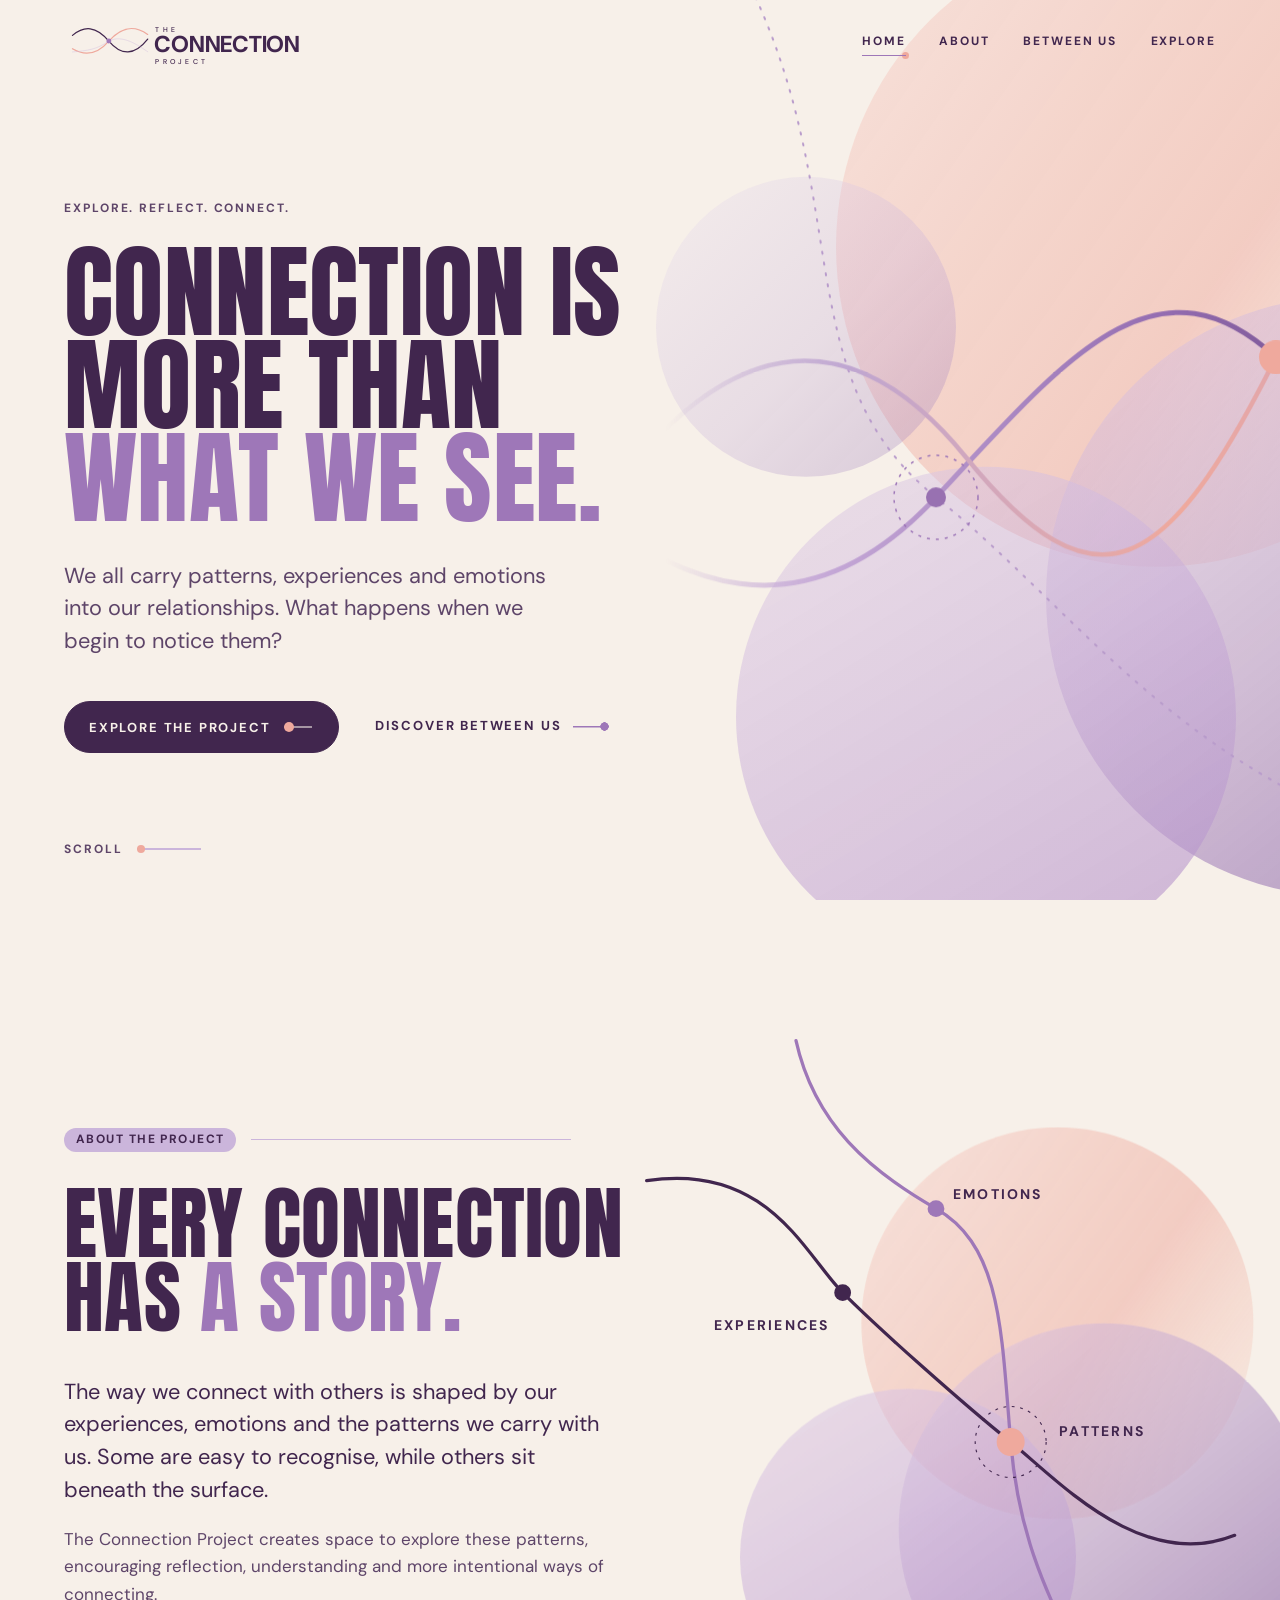
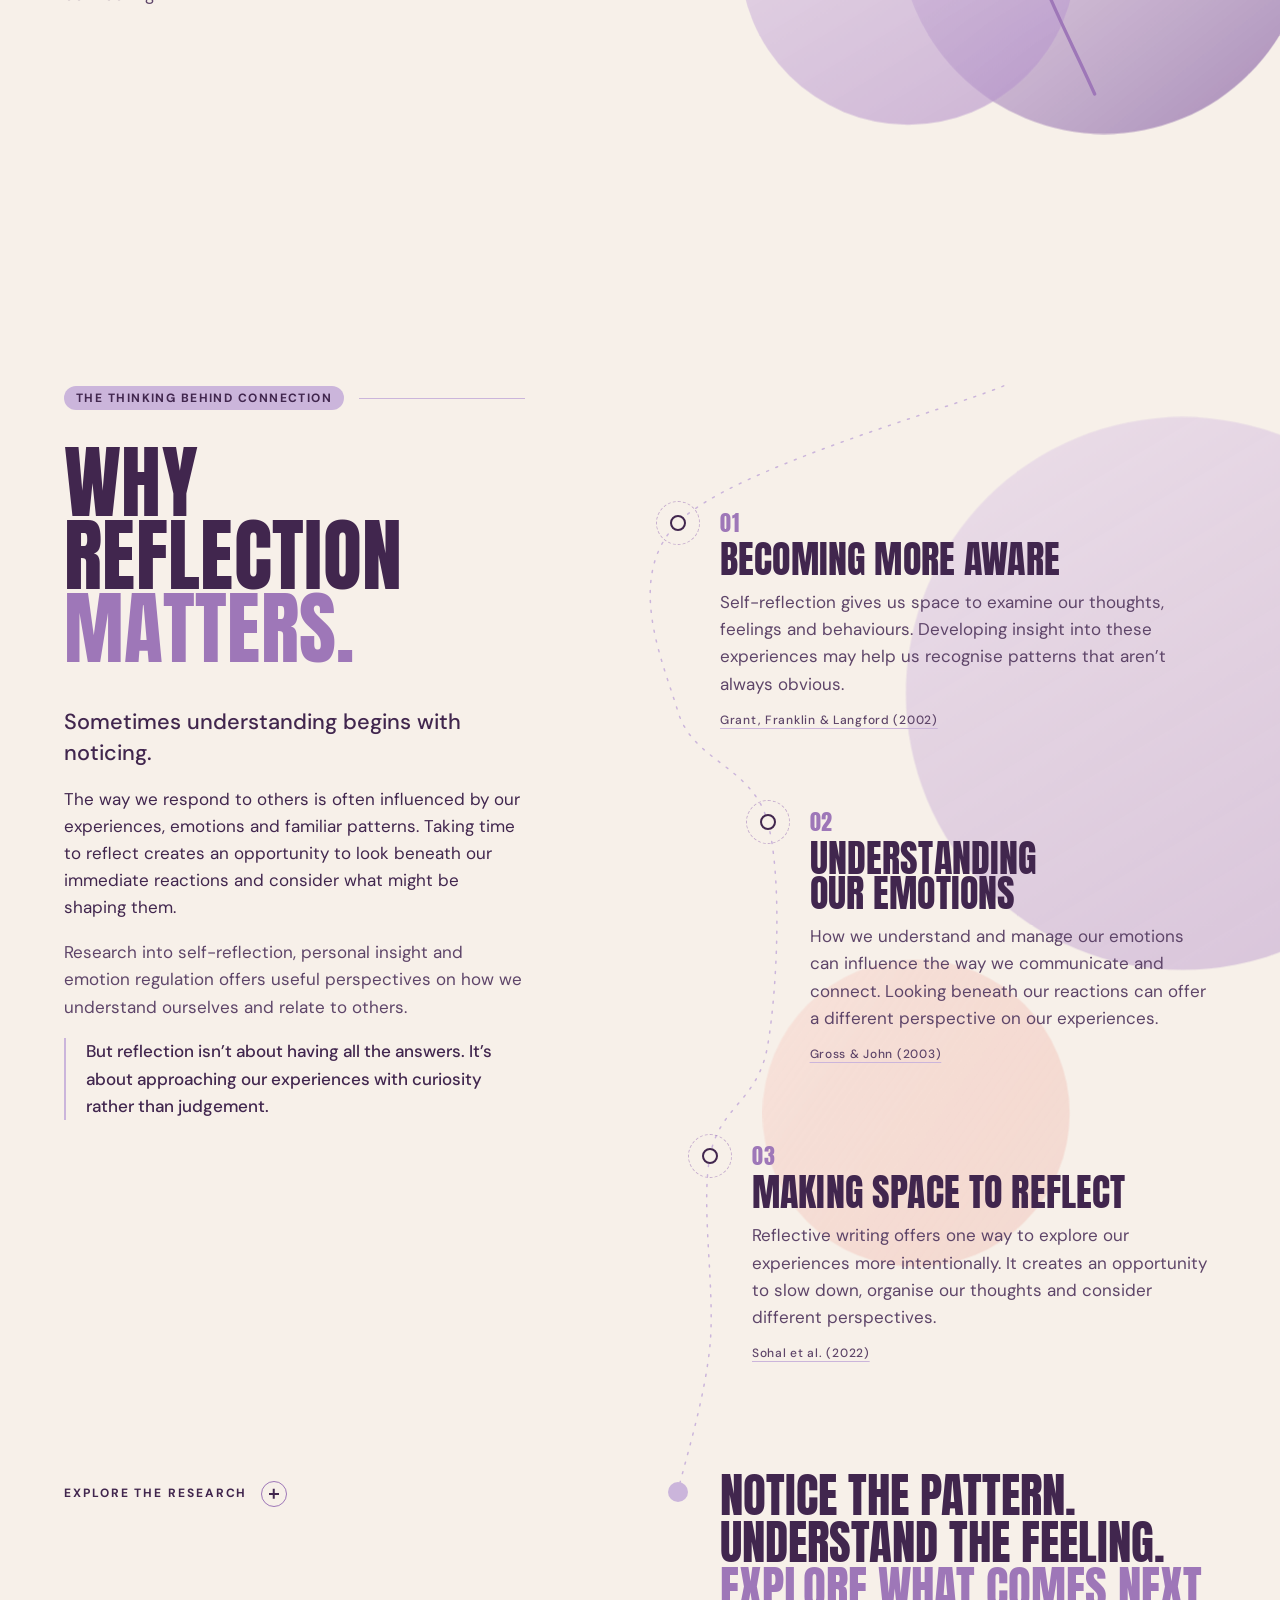
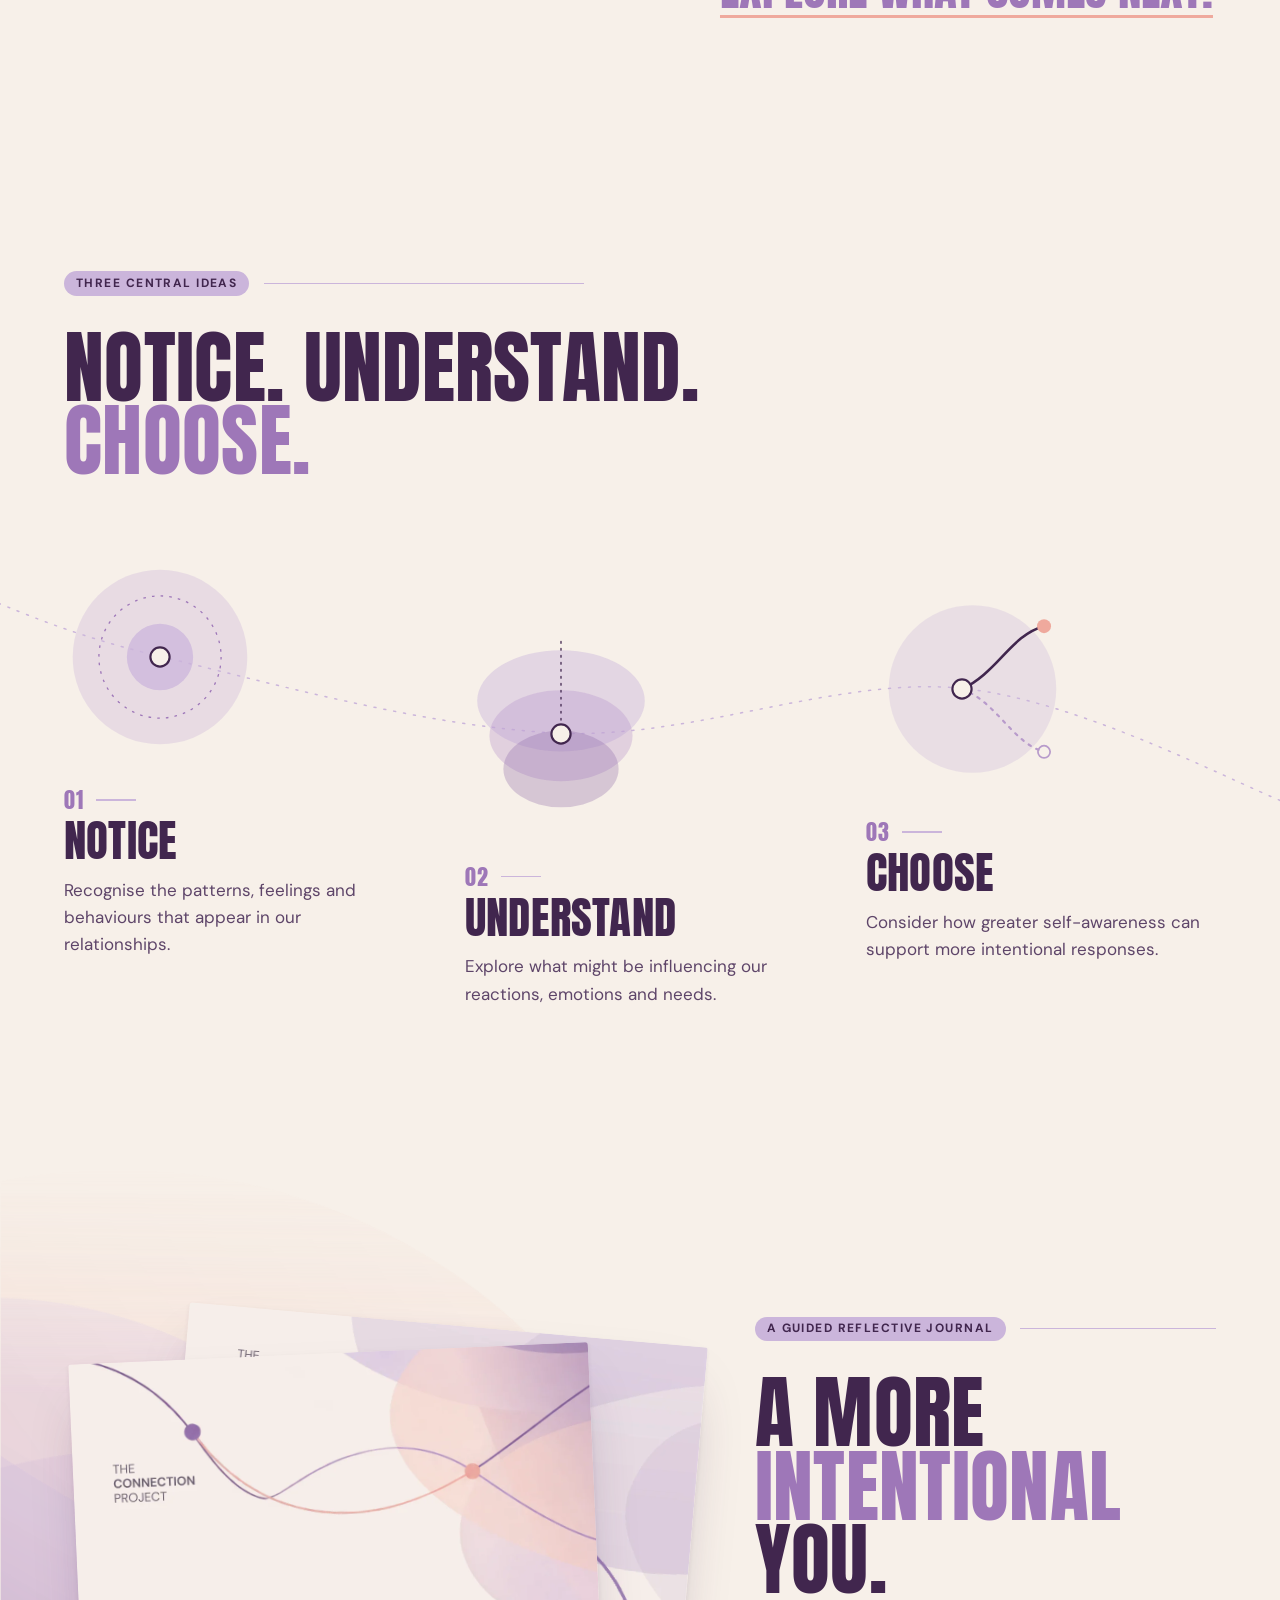
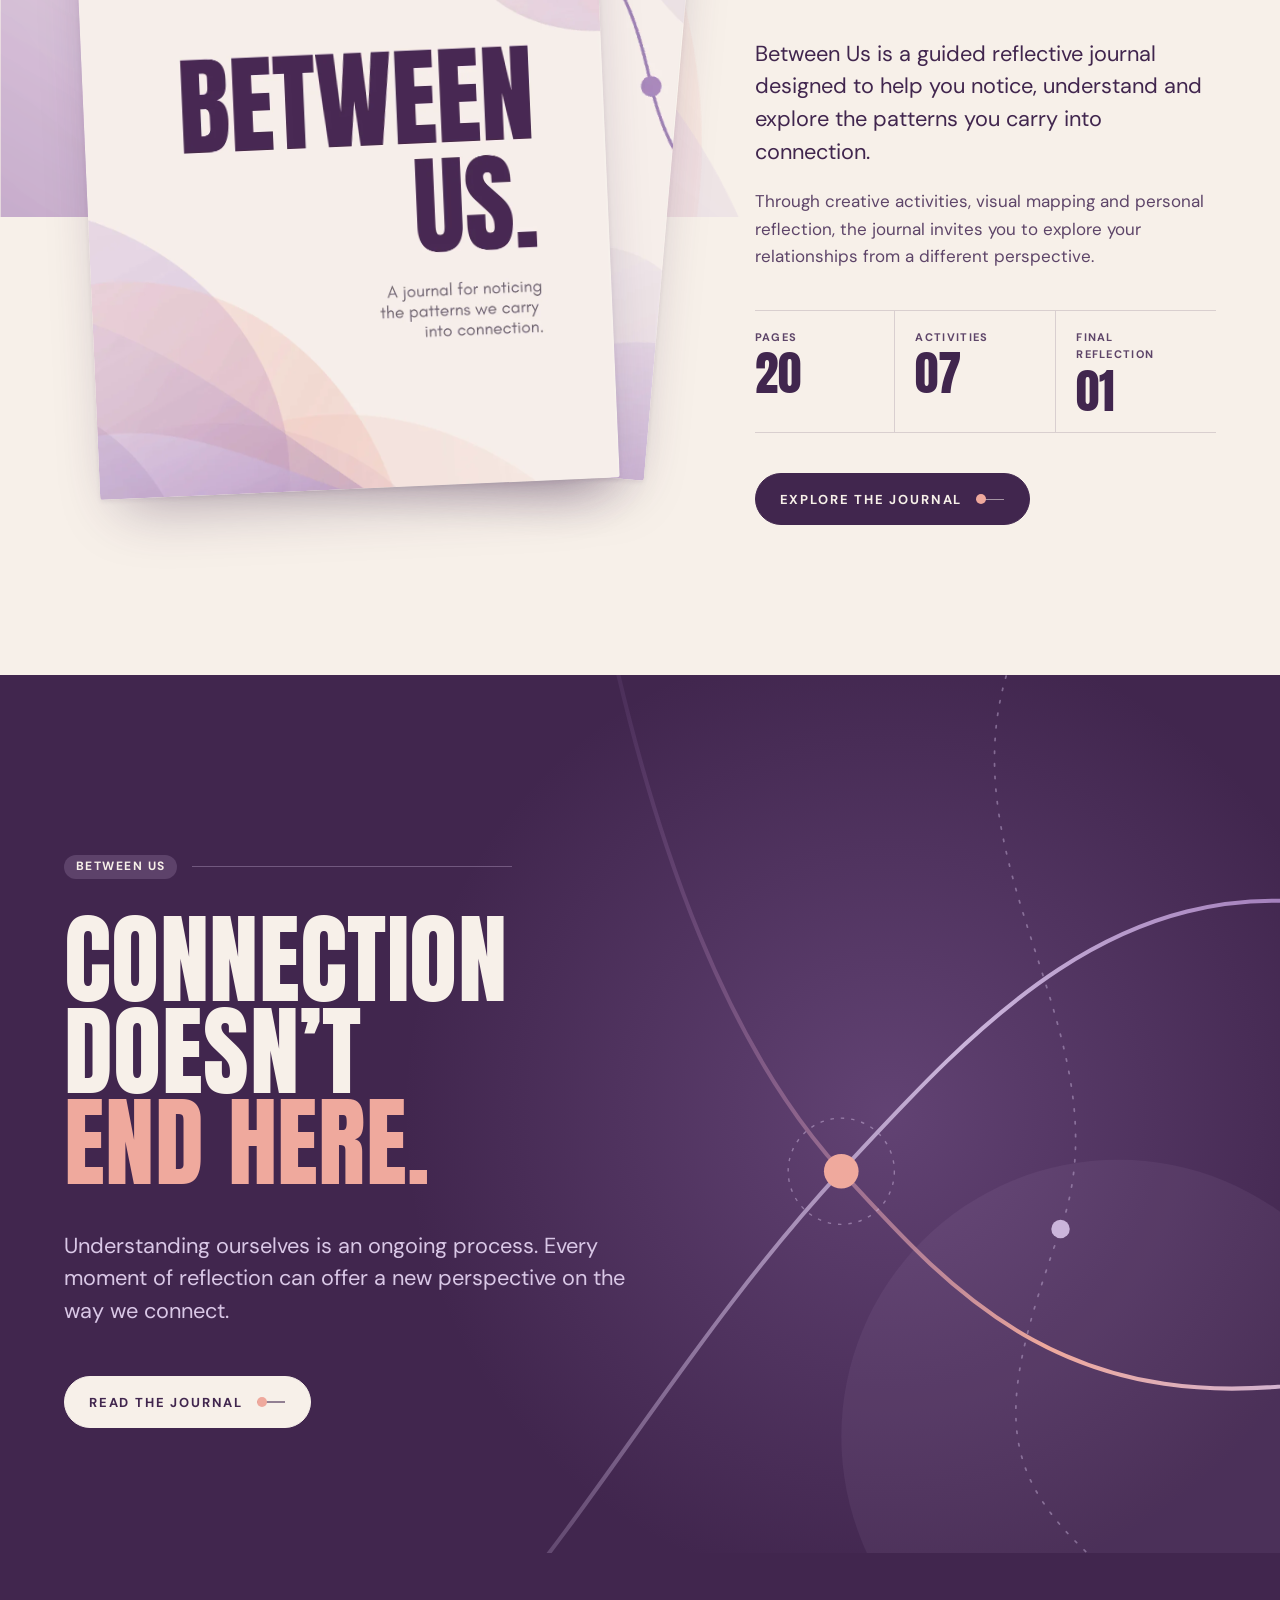
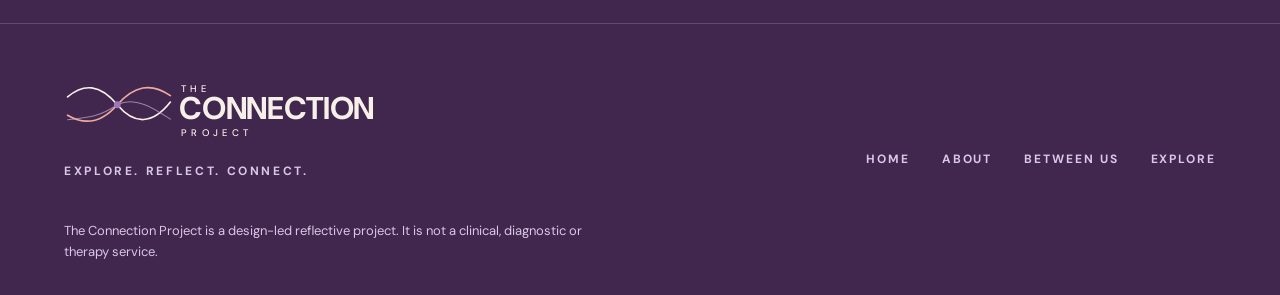
==== index.html @ 38d35b62 "The Connection Project website Homepage, Between Us journal page with online reader and downloads, a" ====
<!doctype html>
<html lang="en-GB">
<head>
<meta charset="utf-8">
<meta name="viewport" content="width=device-width, initial-scale=1, viewport-fit=cover">
<title>The Connection Project</title>
<meta name="claude:viewport-fit-sides" content="cover">
<meta name="description" content="The Connection Project is a design-led initiative exploring how we understand ourselves, navigate relationships and build meaningful connections. Explore. Reflect. Connect.">
<script>document.documentElement.classList.add("js")</script>
<link rel="preconnect" href="https://fonts.googleapis.com">
<link rel="preconnect" href="https://fonts.gstatic.com" crossorigin>
<link rel="stylesheet" href="https://fonts.googleapis.com/css2?family=Anton&family=DM+Sans:opsz,wght@9..40,400;9..40,500;9..40,700&display=swap">
<link rel="stylesheet" href="css/main.css">
<link rel="stylesheet" href="css/home.css">
</head>
<body>
<a class="skip-link" href="#main">Skip to content</a>

<!-- ============ HEADER (shared across pages) ============ -->
<header class="site-header" data-header>
  <div class="wrap site-header__inner">
    <a class="logo" href="./" aria-label="The Connection Project, home">
      <svg class="logo__svg" viewBox="0 0 960 240" aria-hidden="true" focusable="false">
        <g transform="translate(20,52) scale(0.99)" fill="none" stroke-linecap="round">
          <path d="M 14 42 C 61 2, 109 3, 161 65 C 211 125, 265 124, 318 57" stroke="#41264E" stroke-width="5"/>
          <path d="M 14 96 C 68 128, 116 117, 161 65 C 211 9, 260 -2, 318 38" stroke="#EFA99D" stroke-width="5"/>
          <path d="M 14 109 C 79 103, 111 99, 161 65 C 217 36, 280 83, 318 108" stroke="#CBB5DB" stroke-width="3" opacity="0.5"/>
          <circle cx="161" cy="65" r="10" fill="#9E77B8"/>
        </g>
        <g fill="#41264E" font-family="'DM Sans', 'Helvetica Neue', Arial, sans-serif">
          <text x="365" y="78" font-size="28" font-weight="500" letter-spacing="13">THE</text>
          <text x="361" y="158" font-size="92" font-weight="700" letter-spacing="-1">CONNECTION</text>
          <text x="365" y="208" font-size="28" font-weight="500" letter-spacing="13">PROJECT</text>
        </g>
      </svg>
    </a>
    <button class="nav-toggle" type="button" aria-expanded="false" aria-controls="site-nav" data-nav-toggle>
      <span class="sr-only">Menu</span><span class="nav-toggle__lines" aria-hidden="true"></span>
    </button>
    <nav id="site-nav" class="site-nav" aria-label="Main" data-nav>
      <ul>
        <li><a href="./" aria-current="page">Home</a></li>
        <li><a href="#about">About</a></li>
        <li><a href="between-us.html">Between Us</a></li>
        <li><a href="explore.html">Explore</a></li>
      </ul>
    </nav>
  </div>
</header>

<main id="main">

  <!-- ============ 01 HERO ============ -->
  <section class="hero" aria-labelledby="hero-title">
    <div class="hero__art" aria-hidden="true">
      <svg class="hero__svg" viewBox="110 0 900 900" preserveAspectRatio="xMinYMid slice">
        <defs>
          <linearGradient id="hg-peach" x1="0" y1="0" x2="1" y2=".7"><stop offset="0" stop-color="#F8D7CF" stop-opacity=".55"/><stop offset=".66" stop-color="#EFA99D" stop-opacity=".5"/><stop offset="1" stop-color="#F6CCBE" stop-opacity=".3"/></linearGradient>
          <linearGradient id="hg-violet" x1=".12" y1=".08" x2=".85" y2="1"><stop offset="0" stop-color="#D9C2E3" stop-opacity=".45"/><stop offset="1" stop-color="#8C68A7" stop-opacity=".7"/></linearGradient>
          <linearGradient id="hg-lilac" x1="0" y1="0" x2=".6" y2="1"><stop offset="0" stop-color="#E1CFE8" stop-opacity=".5"/><stop offset="1" stop-color="#B795CC" stop-opacity=".6"/></linearGradient>
          <linearGradient id="hg-orchid" x1="0" y1="0" x2="1" y2="1"><stop offset="0" stop-color="#EEE3F1" stop-opacity=".6"/><stop offset=".55" stop-color="#CBB5DB" stop-opacity=".6"/><stop offset="1" stop-color="#9470B1" stop-opacity=".55"/></linearGradient>
          <linearGradient id="hg-line-plum" gradientUnits="userSpaceOnUse" x1="110" y1="0" x2="940" y2="0"><stop offset="0" stop-color="#C4A7D6" stop-opacity="0"/><stop offset=".2" stop-color="#C4A7D6"/><stop offset=".6" stop-color="#946DB1"/><stop offset="1" stop-color="#5C3B72"/></linearGradient>
          <clipPath id="hg-clip"><rect x="110" y="-200" width="1000" height="1300"/></clipPath>
          <linearGradient id="hg-line-coral" gradientUnits="userSpaceOnUse" x1="110" y1="0" x2="940" y2="0"><stop offset="0" stop-color="#BFA6D1" stop-opacity="0"/><stop offset=".22" stop-color="#BFA6D1"/><stop offset=".62" stop-color="#EFA99D"/><stop offset="1" stop-color="#C4A1CC"/></linearGradient>
        </defs>
        <g class="hero__shapes" data-parallax="-0.06">
          <circle class="float float--a" cx="600" cy="250" r="320" fill="url(#hg-peach)"/>
          <circle class="float float--b" cx="790" cy="600" r="300" fill="url(#hg-violet)"/>
          <circle class="float float--c" cx="430" cy="720" r="250" fill="url(#hg-lilac)"/>
          <circle class="float float--d" cx="250" cy="330" r="150" fill="url(#hg-orchid)" opacity=".55"/>
        </g>
        <g class="hero__lines" data-parallax="0.04" clip-path="url(#hg-clip)">
          <path class="hero__dashed flow" d="M190 -20 C300 200 230 380 380 500 S640 800 920 860" fill="none" stroke="#B89BCB" stroke-width="2" stroke-dasharray="2 9" stroke-linecap="round"/>
          <path class="draw" pathLength="1" d="M-20 470 C120 600 250 640 380 500 S600 250 720 360 S880 560 940 540" fill="none" stroke="url(#hg-line-plum)" stroke-width="5" stroke-linecap="round"/>
          <path class="draw draw--late" pathLength="1" d="M-20 620 C130 330 280 300 410 460 S610 580 720 360 S860 170 940 130" fill="none" stroke="url(#hg-line-coral)" stroke-width="4.6" stroke-linecap="round"/>
          <g class="spin"><circle class="node-ring" cx="380" cy="500" r="42" fill="none" stroke="#9E77B8" stroke-width="1.5" stroke-dasharray="3 6"/></g>
          <g class="breathe"><circle class="node node--1" cx="380" cy="500" r="10" fill="#9871B1"/></g>
          <circle class="node-pulse" cx="720" cy="360" r="17" fill="none" stroke="#EFA99D" stroke-width="2"/>
          <g class="breathe breathe--slow"><circle class="node node--2" cx="720" cy="360" r="17" fill="#EFA99D"/></g>
        </g>
      </svg>
    </div>

    <div class="wrap hero__inner">
      <p class="label hero__eyebrow">Explore. Reflect. Connect.</p>
      <h1 id="hero-title" class="hero__title">
        <span>Connection is</span>
        <span>more than</span>
        <span class="hl">what we see.</span>
      </h1>
      <p class="hero__lead lead">We all carry patterns, experiences and emotions into our relationships. What happens when we begin to notice them?</p>
      <div class="hero__actions">
        <a class="btn" href="#about">Explore the project <span class="btn__node" aria-hidden="true"></span></a>
        <a class="link-line" href="between-us.html">Discover Between Us</a>
      </div>
    </div>

    <a class="scroll-cue" href="#about">
      <span class="label">Scroll</span>
      <span class="scroll-cue__track" aria-hidden="true"></span>
    </a>
  </section>

  <!-- ============ 02 ABOUT ============ -->
  <section id="about" class="about section" aria-labelledby="about-title">
    <div class="wrap about__grid">
      <div class="about__text">
        <div class="tab-rule" data-reveal><span class="tab">About the project</span></div>
        <h2 id="about-title" class="h-xl" data-reveal>Every connection has <span class="hl">a story.</span></h2>
        <div class="about__copy" data-reveal>
          <p class="lead">The way we connect with others is shaped by our experiences, emotions and the patterns we carry with us. Some are easy to recognise, while others sit beneath the surface.</p>
          <p class="muted">The Connection Project creates space to explore these patterns, encouraging reflection, understanding and more intentional ways of connecting.</p>
        </div>
      </div>

      <figure class="about__art" aria-hidden="true" data-draw-on-view>
        <svg class="about__svg" viewBox="0 0 600 680">
          <defs>
            <linearGradient id="ab-peach" x1="0" y1="0" x2="1" y2=".7"><stop offset="0" stop-color="#F8D7CF" stop-opacity=".55"/><stop offset=".66" stop-color="#EFA99D" stop-opacity=".5"/><stop offset="1" stop-color="#F6CCBE" stop-opacity=".3"/></linearGradient>
            <linearGradient id="ab-violet" x1=".12" y1=".08" x2=".85" y2="1"><stop offset="0" stop-color="#D9C2E3" stop-opacity=".45"/><stop offset="1" stop-color="#8C68A7" stop-opacity=".7"/></linearGradient>
            <linearGradient id="ab-lilac" x1="0" y1="0" x2=".6" y2="1"><stop offset="0" stop-color="#E1CFE8" stop-opacity=".55"/><stop offset="1" stop-color="#B795CC" stop-opacity=".6"/></linearGradient>
          </defs>
          <g data-parallax="-0.05">
            <circle class="float" cx="430" cy="250" r="210" fill="url(#ab-peach)"/>
            <circle class="float float--b" cx="480" cy="470" r="220" fill="url(#ab-violet)"/>
            <circle class="float float--c" cx="270" cy="500" r="180" fill="url(#ab-lilac)"/>
          </g>
          <path class="draw" pathLength="1" d="M-10 140 C120 120 160 220 200 260 S330 380 380 420 S520 560 620 520" fill="none" stroke="#41264E" stroke-width="3.5" stroke-linecap="round"/>
          <path class="draw draw--late" pathLength="1" d="M150 -10 C170 80 230 130 300 170 S370 300 380 420 S430 600 470 690" fill="none" stroke="#9E77B8" stroke-width="3.5" stroke-linecap="round"/>
          <circle class="breathe" cx="200" cy="260" r="9" fill="#41264E"/>
          <circle class="breathe breathe--late" cx="300" cy="170" r="9" fill="#9E77B8"/>
          <circle class="spin" cx="380" cy="420" r="38" fill="none" stroke="#41264E" stroke-width="1.2" stroke-dasharray="3 6"/>
          <circle class="breathe breathe--slow" cx="380" cy="420" r="15" fill="#EFA99D"/>
          <text x="186" y="300" text-anchor="end" class="about__tag">Experiences</text>
          <text x="318" y="160" class="about__tag">Emotions</text>
          <text x="432" y="414" class="about__tag">Patterns</text>
        </svg>
      </figure>
    </div>
  </section>

  <!-- ============ 03 WHY REFLECTION MATTERS (research-informed thinking) ============ -->
  <section id="thinking" class="reflect section" aria-labelledby="reflect-title" data-thread="column">
    <svg class="reflect__shapes" viewBox="0 0 600 900" aria-hidden="true" focusable="false">
      <defs>
        <linearGradient id="rf-lilac" x1="0" y1="0" x2=".6" y2="1"><stop offset="0" stop-color="#E1CFE8" stop-opacity=".5"/><stop offset="1" stop-color="#B795CC" stop-opacity=".45"/></linearGradient>
        <linearGradient id="rf-peach" x1="0" y1="0" x2="1" y2=".7"><stop offset="0" stop-color="#F8D7CF" stop-opacity=".5"/><stop offset="1" stop-color="#EFA99D" stop-opacity=".3"/></linearGradient>
      </defs>
      <g data-parallax="-0.05">
        <circle class="float float--c" cx="430" cy="290" r="270" fill="url(#rf-lilac)"/>
        <circle class="float float--d" cx="170" cy="700" r="150" fill="url(#rf-peach)"/>
      </g>
    </svg>
    <svg class="thread__svg" aria-hidden="true" focusable="false">
      <defs>
        <linearGradient id="rf-grad" x1="0" y1="0" x2="0" y2="1"><stop offset="0" stop-color="#CBB5DB"/><stop offset=".55" stop-color="#9E77B8"/><stop offset="1" stop-color="#EFA99D"/></linearGradient>
      </defs>
      <path class="thread__bg flow" data-thread-bg d="" fill="none"/>
      <path class="thread__line" data-thread-path d="" fill="none" stroke="url(#rf-grad)"/>
    </svg>

    <div class="wrap">
      <div class="reflect__grid">
        <div class="reflect__intro">
          <div class="tab-rule" data-reveal><span class="tab">The thinking behind connection</span></div>
          <h2 id="reflect-title" class="h-xl" data-reveal>Why reflection <span class="hl">matters.</span></h2>
          <div class="reflect__copy" data-reveal>
            <p class="reflect__opener">Sometimes understanding begins with noticing.</p>
            <p>The way we respond to others is often influenced by our experiences, emotions and familiar patterns. Taking time to reflect creates an opportunity to look beneath our immediate reactions and consider what might be shaping them.</p>
            <p class="muted">Research into self-reflection, personal insight and emotion regulation offers useful perspectives on how we understand ourselves and relate to others.</p>
            <p class="reflect__curiosity">But reflection isn’t about having all the answers. It’s about approaching our experiences with curiosity rather than judgement.</p>
          </div>
        </div>

        <div class="reflect__ideas-wrap">
          <span class="reflect__start" data-thread-start aria-hidden="true"></span>
          <ol class="reflect__ideas">
            <li class="idea" data-thread-item>
              <span class="idea__node" data-thread-anchor aria-hidden="true"></span>
              <div class="idea__body" data-reveal>
                <p class="idea__num">01</p>
                <h3 class="idea__title">Becoming more aware</h3>
                <p class="idea__text">Self-reflection gives us space to examine our thoughts, feelings and behaviours. Developing insight into these experiences may help us recognise patterns that aren’t always obvious.</p>
                <a class="idea__cite" href="#research-sources">Grant, Franklin &amp; Langford (2002)</a>
              </div>
            </li>
            <li class="idea" data-thread-item>
              <span class="idea__node" data-thread-anchor aria-hidden="true"></span>
              <div class="idea__body" data-reveal>
                <p class="idea__num">02</p>
                <h3 class="idea__title">Understanding our emotions</h3>
                <p class="idea__text">How we understand and manage our emotions can influence the way we communicate and connect. Looking beneath our reactions can offer a different perspective on our experiences.</p>
                <a class="idea__cite" href="#research-sources">Gross &amp; John (2003)</a>
              </div>
            </li>
            <li class="idea" data-thread-item>
              <span class="idea__node" data-thread-anchor aria-hidden="true"></span>
              <div class="idea__body" data-reveal>
                <p class="idea__num">03</p>
                <h3 class="idea__title">Making space to reflect</h3>
                <p class="idea__text">Reflective writing offers one way to explore our experiences more intentionally. It creates an opportunity to slow down, organise our thoughts and consider different perspectives.</p>
                <a class="idea__cite" href="#research-sources">Sohal et al. (2022)</a>
              </div>
            </li>
          </ol>
        </div>
      </div>

      <div class="reflect__foot">
        <details class="sources" id="research-sources">
          <summary class="sources__toggle"><span>Explore the research</span><span class="sources__icon" aria-hidden="true"></span></summary>
          <div class="sources__panel">
            <ol class="sources__list">
              <li>Grant, A. M., Franklin, J., &amp; Langford, P. (2002). The Self-Reflection and Insight Scale: A new measure of private self-consciousness. <cite>Social Behavior and Personality, 30</cite>(8), 821–836. <a href="https://doi.org/10.2224/sbp.2002.30.8.821" target="_blank" rel="noopener">doi.org/10.2224/sbp.2002.30.8.821<span class="sr-only"> (opens in a new tab)</span></a></li>
              <li>Gross, J. J., &amp; John, O. P. (2003). Individual differences in two emotion regulation processes: Implications for affect, relationships, and well-being. <cite>Journal of Personality and Social Psychology, 85</cite>(2), 348–362. <a href="https://doi.org/10.1037/0022-3514.85.2.348" target="_blank" rel="noopener">doi.org/10.1037/0022-3514.85.2.348<span class="sr-only"> (opens in a new tab)</span></a></li>
              <li>Sohal, M., Singh, P., Dhillon, B. S., &amp; Gill, H. S. (2022). Efficacy of journaling in the management of mental illness: A systematic review and meta-analysis. <cite>Family Medicine and Community Health, 10</cite>(1), e001154. <a href="https://doi.org/10.1136/fmch-2021-001154" target="_blank" rel="noopener">doi.org/10.1136/fmch-2021-001154<span class="sr-only"> (opens in a new tab)</span></a></li>
            </ol>
            <p class="sources__note">These studies inform the thinking behind The Connection Project. They do not evaluate Between Us, which is a reflective design project rather than a clinical or therapeutic tool.</p>
          </div>
        </details>

        <p class="reflect__bridge">
          <span class="bridge__node" data-thread-end aria-hidden="true"></span>
          <span class="bridge__text" data-reveal>
            <span>Notice the pattern.</span>
            <span>Understand the feeling.</span>
            <span class="bridge__next">Explore what comes next.</span>
          </span>
        </p>
      </div>
    </div>
  </section>

  <!-- ============ 04 NOTICE / UNDERSTAND / CHOOSE ============ -->
  <section class="nuc section" aria-labelledby="nuc-title" data-thread="edges">
    <svg class="thread__svg" aria-hidden="true" focusable="false">
      <defs>
        <linearGradient id="nuc-grad" x1="0" y1="0" x2="1" y2="0"><stop offset="0" stop-color="#CBB5DB"/><stop offset=".5" stop-color="#9E77B8"/><stop offset="1" stop-color="#EFA99D"/></linearGradient>
      </defs>
      <path class="thread__bg flow" data-thread-bg d="" fill="none"/>
      <path class="thread__line" data-thread-path d="" fill="none" stroke="url(#nuc-grad)"/>
    </svg>

    <div class="wrap">
      <div class="nuc__head">
        <div class="tab-rule" data-reveal><span class="tab">Three central ideas</span></div>
        <h2 id="nuc-title" class="nuc__title" data-reveal>Notice. Understand. <span class="hl">Choose.</span></h2>
      </div>

      <ol class="nuc__list">
        <li class="nuc__item" data-thread-item>
          <div class="nuc__graphic" data-thread-anchor aria-hidden="true">
            <svg viewBox="0 0 220 220">
              <circle cx="110" cy="110" r="100" fill="#CBB5DB" opacity=".35"/>
              <circle class="spin" cx="110" cy="110" r="70" fill="none" stroke="#9E77B8" stroke-width="1.5" stroke-dasharray="3 7"/>
              <circle cx="110" cy="110" r="38" fill="#CBB5DB" opacity=".75"/>
              <circle class="nuc__node" cx="110" cy="110" r="11"/>
            </svg>
          </div>
          <div class="nuc__copy">
            <p class="nuc__num label">01</p>
            <h3 class="nuc__name">Notice</h3>
            <p class="nuc__text">Recognise the patterns, feelings and behaviours that appear in our relationships.</p>
          </div>
        </li>

        <li class="nuc__item" data-thread-item>
          <div class="nuc__graphic" data-thread-anchor aria-hidden="true">
            <svg viewBox="0 0 220 220">
              <ellipse cx="110" cy="72" rx="96" ry="58" fill="#CBB5DB" opacity=".45"/>
              <ellipse cx="110" cy="112" rx="82" ry="52" fill="#B795CC" opacity=".35"/>
              <ellipse cx="110" cy="150" rx="66" ry="44" fill="#8C68A7" opacity=".3"/>
              <path d="M110 4 V96" stroke="#41264E" stroke-width="1.5" stroke-dasharray="2 6" stroke-linecap="round"/>
              <circle class="nuc__node" cx="110" cy="110" r="11"/>
            </svg>
          </div>
          <div class="nuc__copy">
            <p class="nuc__num label">02</p>
            <h3 class="nuc__name">Understand</h3>
            <p class="nuc__text">Explore what might be influencing our reactions, emotions and needs.</p>
          </div>
        </li>

        <li class="nuc__item" data-thread-item>
          <div class="nuc__graphic" data-thread-anchor aria-hidden="true">
            <svg viewBox="0 0 220 220">
              <circle cx="122" cy="110" r="96" fill="#CBB5DB" opacity=".3"/>
              <path d="M110 110 C150 125 168 172 204 182" fill="none" stroke="#B89BCB" stroke-width="2.5" stroke-dasharray="3 7" stroke-linecap="round"/>
              <circle cx="204" cy="182" r="7" fill="none" stroke="#B89BCB" stroke-width="2"/>
              <path d="M110 110 C150 92 166 48 204 38" fill="none" stroke="#41264E" stroke-width="3" stroke-linecap="round"/>
              <circle class="breathe" cx="204" cy="38" r="8" fill="#EFA99D"/>
              <circle class="nuc__node" cx="110" cy="110" r="11"/>
            </svg>
          </div>
          <div class="nuc__copy">
            <p class="nuc__num label">03</p>
            <h3 class="nuc__name">Choose</h3>
            <p class="nuc__text">Consider how greater self-awareness can support more intentional responses.</p>
          </div>
        </li>
      </ol>
    </div>
  </section>

  <!-- ============ 05 INTRODUCING BETWEEN US ============ -->
  <section class="journal section" aria-labelledby="journal-title">
    <img class="journal__deco" src="assets/graphics/shapes-circles.png" alt="" width="693" height="608" loading="lazy" aria-hidden="true">
    <div class="wrap journal__grid">
      <figure class="journal__mock" data-reveal>
        <img class="journal__page journal__page--back" src="assets/journal/pages/page-02.webp" alt="" width="1075" height="1521" loading="lazy">
        <img class="journal__page journal__page--cover" src="assets/journal/pages/page-01.webp" alt="The cover of Between Us: a lavender page with layered translucent shapes, a single connection line and the title Between Us." width="1075" height="1521" loading="lazy">
        <figcaption class="sr-only">Between Us journal cover, with the opening page behind it.</figcaption>
      </figure>

      <div class="journal__text">
        <div class="tab-rule" data-reveal><span class="tab">A guided reflective journal</span></div>
        <h2 id="journal-title" class="h-xl" data-reveal>A more <span class="hl">intentional</span> you.</h2>
        <div class="journal__copy" data-reveal>
          <p class="lead">Between Us is a guided reflective journal designed to help you notice, understand and explore the patterns you carry into connection.</p>
          <p class="muted">Through creative activities, visual mapping and personal reflection, the journal invites you to explore your relationships from a different perspective.</p>
        </div>
        <dl class="journal__facts" data-reveal>
          <div><dt class="label">Pages</dt><dd>20</dd></div>
          <div><dt class="label">Activities</dt><dd>07</dd></div>
          <div><dt class="label">Final reflection</dt><dd>01</dd></div>
        </dl>
        <div data-reveal>
          <a class="btn" href="between-us.html">Explore the journal <span class="btn__node" aria-hidden="true"></span></a>
        </div>
      </div>
    </div>
  </section>

  <!-- ============ 06 CLOSING ============ -->
  <section class="closing on-plum" aria-labelledby="closing-title" data-draw-on-view>
    <svg class="closing__svg" viewBox="0 0 1440 760" preserveAspectRatio="xMaxYMid slice" aria-hidden="true" focusable="false">
      <defs>
        <linearGradient id="cl-a" x1="0" y1="0" x2="1" y2="0"><stop offset="0" stop-color="#CBB5DB" stop-opacity=".15"/><stop offset=".55" stop-color="#CBB5DB"/><stop offset="1" stop-color="#9E77B8"/></linearGradient>
        <linearGradient id="cl-b" x1="0" y1="0" x2="1" y2="0"><stop offset="0" stop-color="#9E77B8" stop-opacity=".1"/><stop offset=".6" stop-color="#EFA99D"/><stop offset="1" stop-color="#CBB5DB"/></linearGradient>
        <radialGradient id="cl-glow"><stop offset="0" stop-color="#9E77B8" stop-opacity=".35"/><stop offset="1" stop-color="#9E77B8" stop-opacity="0"/></radialGradient>
      </defs>
      <circle cx="1100" cy="380" r="420" fill="url(#cl-glow)"/>
      <circle class="float float--b" cx="1300" cy="660" r="240" fill="#CBB5DB" opacity=".07"/>
      <path class="draw" pathLength="1" d="M760 820 C860 700 940 560 1060 430 S1300 170 1490 200" fill="none" stroke="url(#cl-a)" stroke-width="3.5" stroke-linecap="round"/>
      <path class="draw draw--late" pathLength="1" d="M860 -30 C900 150 960 320 1060 430 S1260 650 1490 610" fill="none" stroke="url(#cl-b)" stroke-width="3.5" stroke-linecap="round"/>
      <path class="flow" d="M1210 -20 C1140 160 1310 310 1250 480 S1190 700 1320 800" fill="none" stroke="#CBB5DB" stroke-opacity=".45" stroke-width="1.5" stroke-dasharray="2 9" stroke-linecap="round"/>
      <circle class="spin" cx="1060" cy="430" r="46" fill="none" stroke="#CBB5DB" stroke-opacity=".5" stroke-width="1.2" stroke-dasharray="3 6"/>
      <circle class="breathe breathe--slow" cx="1060" cy="430" r="15" fill="#EFA99D"/>
      <circle class="breathe breathe--late" cx="1250" cy="480" r="8" fill="#CBB5DB"/>
    </svg>
    <div class="wrap closing__inner">
      <div class="tab-rule" data-reveal><span class="tab">Between Us</span></div>
      <h2 id="closing-title" class="closing__title" data-reveal><span>Connection</span> <span>doesn’t</span> <span class="closing__hl">end here.</span></h2>
      <p class="closing__text lead" data-reveal>Understanding ourselves is an ongoing process. Every moment of reflection can offer a new perspective on the way we connect.</p>
      <div data-reveal>
        <a class="btn btn--light" href="between-us.html">Read the journal <span class="btn__node" aria-hidden="true"></span></a>
      </div>
    </div>
  </section>
</main>

<!-- ============ FOOTER (shared across pages) ============ -->
<footer class="site-footer">
  <div class="wrap footer__inner">
    <div>
      <svg class="footer__logo" viewBox="0 0 960 240" role="img" aria-label="The Connection Project">
        <g transform="translate(20,52) scale(0.99)" fill="none" stroke-linecap="round">
          <path d="M 14 42 C 61 2, 109 3, 161 65 C 211 125, 265 124, 318 57" stroke="#F7F0E9" stroke-width="5"/>
          <path d="M 14 96 C 68 128, 116 117, 161 65 C 211 9, 260 -2, 318 38" stroke="#EFA99D" stroke-width="5"/>
          <path d="M 14 109 C 79 103, 111 99, 161 65 C 217 36, 280 83, 318 108" stroke="#CBB5DB" stroke-width="3" opacity="0.65"/>
          <circle cx="161" cy="65" r="10" fill="#9E77B8"/>
        </g>
        <g fill="#F7F0E9" font-family="'DM Sans', 'Helvetica Neue', Arial, sans-serif">
          <text x="365" y="78" font-size="28" font-weight="500" letter-spacing="13">THE</text>
          <text x="361" y="158" font-size="92" font-weight="700" letter-spacing="-1">CONNECTION</text>
          <text x="365" y="208" font-size="28" font-weight="500" letter-spacing="13">PROJECT</text>
        </g>
      </svg>
      <p class="footer__tag">Explore. Reflect. Connect.</p>
    </div>
    <nav class="footer__nav" aria-label="Footer">
      <ul>
        <li><a href="./">Home</a></li>
        <li><a href="./#about">About</a></li>
        <li><a href="between-us.html">Between Us</a></li>
        <li><a href="explore.html">Explore</a></li>
      </ul>
    </nav>
  </div>
  <div class="wrap"><p class="footer__base">The Connection Project is a design-led reflective project. It is not a clinical, diagnostic or therapy service.</p></div>
</footer>

<script src="js/main.js" defer></script>
</body>
</html>
---- css/main.css ----
/* ==========================================================================
   THE CONNECTION PROJECT — shared design system
   Layout concept: asymmetric editorial grid on warm cream, oversized condensed
   headlines on the left, connection-line graphics bleeding off the right edge.
   ========================================================================== */

:root {
  /* Brand colour */
  --plum: #41264E;          /* primary type, dark sections */
  --orchid: #9E77B8;        /* connection lines, interactive details, large highlight type */
  --lilac: #CBB5DB;         /* supporting shapes, tabs */
  --coral: #EFA99D;         /* nodes, emphasis, selected states — use sparingly */
  --cream: #F7F0E9;         /* main background */

  /* Derived tints (kept within the brand family) */
  --plum-soft: #5E4569;     /* secondary text on cream (AA) */
  --lilac-wash: #EDE2EE;    /* tinted panels */
  --lilac-on-plum: #D9C7E6; /* body text on plum (AA) */
  --rule: rgba(65, 38, 78, 0.16);
  --rule-on-plum: rgba(247, 240, 233, 0.18);

  /* Type */
  --font-display: "Anton", "Bebas Neue", "Oswald", Impact, "Arial Narrow", sans-serif;
  --font-body: "DM Sans", "Helvetica Neue", Arial, system-ui, sans-serif;

  --fs-hero: clamp(3.4rem, 9.3vw - 1rem, 9rem);      /* sized so the headline ends before the linework */
  --fs-h1: clamp(3rem, 1.4rem + 6vw, 8rem);
  --fs-h2: clamp(2.6rem, 1.3rem + 4.6vw, 6rem);
  --fs-h3: clamp(2rem, 1.4rem + 1.8vw, 3rem);
  --fs-lead: clamp(1.125rem, 1rem + 0.45vw, 1.375rem);
  --fs-body: 1.0625rem;
  --fs-small: 0.9375rem;
  --fs-label: 0.75rem;

  /* Space & layout */
  --gutter: clamp(20px, 5vw, 80px);
  --max: 1440px;
  --section-y: clamp(5rem, 3rem + 8vw, 11rem);
  --ease: cubic-bezier(0.22, 0.61, 0.36, 1);
  --header-h: 84px;

  color-scheme: light;
}

/* ---------- Base ---------- */
*, *::before, *::after { box-sizing: border-box; }

html {
  scroll-behavior: smooth;
  scroll-padding-top: var(--header-h);
  -webkit-text-size-adjust: 100%;
}

body {
  margin: 0;
  background: var(--cream);
  color: var(--plum);
  font-family: var(--font-body);
  font-size: var(--fs-body);
  line-height: 1.6;
  -webkit-font-smoothing: antialiased;
  overflow-x: hidden;
}

/* Paints the phone status-bar band behind the sticky header */
body::before {
  content: "";
  position: fixed;
  inset: 0 0 auto;
  height: env(safe-area-inset-top, 0px);
  z-index: 60;
  background: var(--cream);
}

[hidden] { display: none !important; }
img, svg { display: block; max-width: 100%; }
a { color: inherit; }
p { margin: 0; }
ul, ol { margin: 0; padding: 0; list-style: none; }
figure { margin: 0; }

h1, h2, h3, .display {
  margin: 0;
  font-family: var(--font-display);
  font-weight: 400;
  text-transform: uppercase;
  line-height: 0.92;
  letter-spacing: 0.004em;
  text-wrap: balance;
}

:focus-visible {
  outline: 2px solid var(--orchid);
  outline-offset: 4px;
  border-radius: 2px;
}

::selection { background: var(--lilac); color: var(--plum); }

.sr-only {
  position: absolute !important;
  width: 1px; height: 1px;
  padding: 0; margin: -1px;
  overflow: hidden; clip: rect(0 0 0 0);
  white-space: nowrap; border: 0;
}

.skip-link {
  position: absolute;
  left: 16px; top: -100px;
  z-index: 100;
  padding: 0.75rem 1rem;
  background: var(--plum); color: var(--cream);
  font-weight: 700; text-decoration: none;
}
.skip-link:focus { top: calc(12px + env(safe-area-inset-top, 0px)); }

/* ---------- Layout ---------- */
.wrap {
  width: 100%;
  max-width: var(--max);
  margin-inline: auto;
  padding-left: max(var(--gutter), env(safe-area-inset-left, 0px));
  padding-right: max(var(--gutter), env(safe-area-inset-right, 0px));
}

.section { position: relative; padding-block: var(--section-y); }

/* ---------- Typography helpers ---------- */
.hl { color: var(--orchid); font-style: normal; }           /* highlighted words in headlines */
.h-xl { font-size: var(--fs-h2); }
.lead { font-size: var(--fs-lead); line-height: 1.5; }
.muted { color: var(--plum-soft); }

/* Small uppercase label with generous tracking */
.label {
  font-family: var(--font-body);
  font-size: var(--fs-label);
  font-weight: 700;
  letter-spacing: 0.16em;
  text-transform: uppercase;
}

/* Journal-style tab: lilac pill followed by a hairline (as on every journal page) */
.tab-rule {
  display: flex;
  align-items: center;
  gap: 0.9rem;
  margin-bottom: clamp(1.5rem, 1rem + 1.5vw, 2.5rem);
}
.tab-rule::after {
  content: "";
  flex: 1;
  height: 1px;
  background: var(--lilac);
  max-width: 320px;
}
.tab {
  display: inline-block;
  padding: 0.4em 1em 0.35em;
  border-radius: 999px;
  background: var(--lilac);
  color: var(--plum);
  font-size: var(--fs-label);
  font-weight: 700;
  letter-spacing: 0.12em;
  text-transform: uppercase;
  line-height: 1.3;
}
.on-plum .tab { background: rgba(203, 181, 219, 0.2); color: var(--cream); }
.on-plum .tab-rule::after { background: rgba(203, 181, 219, 0.35); }

/* ---------- Buttons & links ---------- */
.btn {
  --btn-bg: var(--plum);
  --btn-fg: var(--cream);
  position: relative;
  display: inline-flex;
  align-items: center;
  gap: 0.85rem;
  min-height: 52px;
  padding: 0.95rem 1.6rem 0.9rem 1.5rem;
  border: 1.5px solid var(--btn-bg);
  border-radius: 999px;
  background: var(--btn-bg);
  color: var(--btn-fg);
  font-family: var(--font-body);
  font-size: 0.8125rem;
  font-weight: 700;
  letter-spacing: 0.14em;
  text-transform: uppercase;
  text-decoration: none;
  line-height: 1;
  cursor: pointer;
  transition: background-color 0.35s var(--ease), color 0.35s var(--ease), border-color 0.35s var(--ease);
}
/* the node: a small coral circle that travels along a short line on hover */
.btn__node {
  position: relative;
  width: 28px; height: 10px;
  flex: none;
}
.btn__node::before {
  content: "";
  position: absolute; left: 0; right: 0; top: 50%;
  height: 1.5px; margin-top: -0.75px;
  background: currentColor; opacity: 0.55;
}
.btn__node::after {
  content: "";
  position: absolute; top: 50%; left: 0;
  width: 10px; height: 10px; margin-top: -5px;
  border-radius: 50%;
  background: var(--coral);
  transition: transform 0.45s var(--ease);
}
.btn:hover .btn__node::after,
.btn:focus-visible .btn__node::after { transform: translateX(18px); }
.btn:hover { --btn-bg: #2F1B39; }
.btn:active { --btn-bg: var(--coral); --btn-fg: var(--plum); }

.btn--outline { --btn-fg: var(--plum); background: transparent; }
.btn--outline:hover { background: var(--plum); color: var(--cream); }

.btn--light { --btn-bg: var(--cream); --btn-fg: var(--plum); }
.btn--light:hover { --btn-bg: var(--lilac); }

/* Text link with a line that extends to a node */
.link-line {
  display: inline-flex;
  align-items: center;
  gap: 0.75rem;
  min-height: 44px;
  font-size: 0.8125rem;
  font-weight: 700;
  letter-spacing: 0.14em;
  text-transform: uppercase;
  text-decoration: none;
}
.link-line::after {
  content: "";
  width: 36px; height: 9px;
  background:
    radial-gradient(circle at calc(100% - 4.5px) 50%, var(--orchid) 4px, transparent 4.5px),
    linear-gradient(var(--orchid), var(--orchid)) left center / calc(100% - 6px) 1.5px no-repeat;
  transition: width 0.45s var(--ease);
}
.link-line:hover::after, .link-line:focus-visible::after { width: 60px; }

/* ---------- Header / navigation ---------- */
.site-header {
  position: sticky;
  top: env(safe-area-inset-top, 0px);
  z-index: 50;
  background: rgba(247, 240, 233, 0);
  transition: background-color 0.4s var(--ease), box-shadow 0.4s var(--ease);
}
.site-header.is-scrolled {
  background: rgba(247, 240, 233, 0.92);
  -webkit-backdrop-filter: blur(10px);
  backdrop-filter: blur(10px);
  box-shadow: 0 1px 0 var(--rule);
}
.site-header__inner {
  display: flex;
  align-items: center;
  justify-content: space-between;   /* logo stays left-aligned */
  gap: 1.5rem;
  min-height: var(--header-h);
}

/* Logo: primary logo (left aligned) in brand colours, set in DM Sans; inlined so the web font renders */
.logo__svg { display: block; height: 60px; width: auto; aspect-ratio: 960 / 240; overflow: visible; }

.site-nav ul { display: flex; gap: clamp(1.25rem, 2.6vw, 2.75rem); }
.site-nav a {
  position: relative;
  display: inline-flex;
  align-items: center;
  min-height: 44px;
  font-size: 0.75rem;
  font-weight: 700;
  letter-spacing: 0.16em;
  text-transform: uppercase;
  text-decoration: none;
}
/* hover/current: a line grows and ends in a node */
.site-nav a::after {
  content: "";
  position: absolute;
  left: 0; bottom: 8px;
  width: 100%; height: 1.5px;
  background: var(--orchid);
  transform: scaleX(0);
  transform-origin: left;
  transition: transform 0.45s var(--ease);
}
.site-nav a::before {
  content: "";
  position: absolute;
  right: -3px; bottom: 5.5px;
  width: 7px; height: 7px;
  border-radius: 50%;
  background: var(--coral);
  transform: scale(0);
  transition: transform 0.3s var(--ease) 0.2s;
}
.site-nav a:hover::after, .site-nav a:focus-visible::after,
.site-nav a[aria-current="page"]::after { transform: scaleX(1); }
.site-nav a:hover::before, .site-nav a:focus-visible::before,
.site-nav a[aria-current="page"]::before { transform: scale(1); }

.nav-toggle {
  display: none;
  position: relative;
  width: 48px; height: 48px;
  margin-right: -10px;
  border: 0; background: transparent;
  color: var(--plum);
  cursor: pointer;
}
.nav-toggle__lines,
.nav-toggle__lines::before {
  position: absolute;
  left: 12px; right: 12px;
  height: 1.5px;
  background: currentColor;
  transition: transform 0.35s var(--ease), top 0.35s var(--ease);
}
.nav-toggle__lines { top: 20px; }
.nav-toggle__lines::before { content: ""; left: 0; right: 0; top: 7px; }
.nav-toggle[aria-expanded="true"] .nav-toggle__lines { top: 23.5px; transform: rotate(45deg); }
.nav-toggle[aria-expanded="true"] .nav-toggle__lines::before { top: 0; transform: rotate(-90deg); }

@media (max-width: 820px) {
  .nav-toggle { display: block; }
  .site-nav {
    position: fixed;
    inset: calc(var(--header-h) + env(safe-area-inset-top, 0px)) 0 auto 0;
    padding: 1rem max(var(--gutter), env(safe-area-inset-right, 0px)) 2.5rem max(var(--gutter), env(safe-area-inset-left, 0px));
    background: var(--cream);
    box-shadow: 0 1px 0 var(--rule), 0 24px 40px -24px rgba(65, 38, 78, 0.25);
    visibility: hidden;
    opacity: 0;
    transform: translateY(-8px);
    transition: opacity 0.3s var(--ease), transform 0.3s var(--ease), visibility 0s linear 0.3s;
  }
  .site-nav.is-open {
    visibility: visible;
    opacity: 1;
    transform: none;
    transition: opacity 0.3s var(--ease), transform 0.3s var(--ease);
  }
  .site-nav ul { flex-direction: column; gap: 0; }
  .site-nav li + li { border-top: 1px solid var(--rule); }
  .site-nav a {
    display: flex;
    min-height: 64px;
    font-family: var(--font-display);
    font-weight: 400;
    font-size: 2rem;
    letter-spacing: 0.01em;
  }
  .site-nav a::after { bottom: 14px; width: 2.2em; }
  .site-nav a::before { display: none; }
  .site-header.menu-open { background: var(--cream); box-shadow: none; }
}

@media (max-width: 1023px) {
  .logo__svg { height: 54px; }
}
@media (max-width: 440px) {
  :root { --header-h: 76px; }
  .logo__svg { height: 46px; }
}

/* ---------- Footer ---------- */
.site-footer {
  background: var(--plum);
  color: var(--cream);
  padding-block: clamp(3rem, 2rem + 3vw, 5rem) 2rem;
}
.footer__inner {
  display: flex;
  flex-wrap: wrap;
  justify-content: space-between;
  align-items: flex-end;
  gap: 2.5rem;
  padding-top: 2.5rem;
  border-top: 1px solid var(--rule-on-plum);
}
.footer__logo { display: block; height: clamp(60px, 4vw + 40px, 84px); width: auto; aspect-ratio: 960 / 240; margin-left: -8px; overflow: visible; }
.footer__name {
  font-family: var(--font-display);
  font-size: clamp(1.75rem, 1.2rem + 2vw, 2.75rem);
  text-transform: uppercase;
  line-height: 1;
}
.footer__tag {
  margin-top: 0.9rem;
  color: var(--lilac-on-plum);
  font-size: var(--fs-label);
  font-weight: 700;
  letter-spacing: 0.22em;
  text-transform: uppercase;
}
.footer__nav ul { display: flex; flex-wrap: wrap; gap: 0.25rem 2rem; }
.footer__nav a {
  display: inline-flex;
  align-items: center;
  min-height: 44px;
  font-size: 0.75rem;
  font-weight: 700;
  letter-spacing: 0.16em;
  text-transform: uppercase;
  text-decoration: none;
  color: var(--lilac-on-plum);
  transition: color 0.3s var(--ease);
}
.footer__nav a:hover, .footer__nav a:focus-visible { color: var(--coral); }
.footer__base {
  margin-top: 2.5rem;
  color: var(--lilac-on-plum);
  font-size: 0.8125rem;
  max-width: 60ch;
}
.site-footer :focus-visible { outline-color: var(--coral); }

/* ---------- Placeholder panel (clearly labelled, for work not yet built) ---------- */
.placeholder {
  display: grid;
  gap: 0.75rem;
  max-width: 760px;
  padding: clamp(1.5rem, 1rem + 2vw, 2.75rem);
  border: 1.5px dashed var(--orchid);
  border-radius: 28px;
  background: var(--lilac-wash);
}
.placeholder__flag {
  justify-self: start;
  padding: 0.35em 0.9em;
  border-radius: 999px;
  background: var(--plum);
  color: var(--cream);
  font-size: var(--fs-label);
  font-weight: 700;
  letter-spacing: 0.14em;
  text-transform: uppercase;
}

/* ---------- Scroll reveal (applied by JS to content below the fold only) ---------- */
.reveal-pending {
  opacity: 0;
  transform: translateY(28px);
}
.reveal-in {
  opacity: 1;
  transform: none;
  transition: opacity 0.9s var(--ease), transform 0.9s var(--ease);
  transition-delay: var(--reveal-delay, 0s);
}

/* ---------- Connection-line drawing (shared) ---------- */
.draw { stroke-dasharray: 1; stroke-dashoffset: 0; }
.js .draw { stroke-dashoffset: 1; }
.is-drawn .draw,
.draw.is-drawn { stroke-dashoffset: 0; transition: stroke-dashoffset 2.2s var(--ease); }

@media (prefers-reduced-motion: reduce) {
  html { scroll-behavior: auto; }
  *, *::before, *::after {
    animation-duration: 0.001ms !important;
    animation-iteration-count: 1 !important;
    transition-duration: 0.001ms !important;
    transition-delay: 0s !important;
  }
  .js .draw { stroke-dashoffset: 0; }
  .reveal-pending { opacity: 1; transform: none; }
}

.is-drawn .draw--late { transition-delay: 0.45s; }

/* ---------- Ambient motion on lines and nodes (all disabled by reduced motion) ---------- */
.breathe, .spin { transform-box: fill-box; transform-origin: center; }
.breathe { animation: breathe 4.8s ease-in-out infinite; }
.breathe--slow { animation-duration: 6.4s; }
.breathe--late { animation-delay: -2.4s; }
@keyframes breathe { 0%, 100% { transform: scale(1); } 50% { transform: scale(1.14); } }
.spin { animation: spin 60s linear infinite; }
@keyframes spin { to { transform: rotate(360deg); } }
/* dashed "uncertain" lines drift slowly along their path (dash pattern 2/9 or 2/8 repeats cleanly) */
.flow { animation: flow 24s linear infinite; }
@keyframes flow { to { stroke-dashoffset: -440; } }

/* ---------- Inner-page hero (Between Us / Explore) ---------- */
.page-hero {
  position: relative;
  overflow: hidden;
  isolation: isolate;
  margin-top: calc(-1 * var(--header-h));
  padding-block: calc(var(--header-h) + clamp(3rem, 2rem + 5vw, 7rem)) clamp(4rem, 3rem + 4vw, 7rem);
}
.page-hero__grid {
  display: grid;
  grid-template-columns: repeat(12, minmax(0, 1fr));
  gap: 2rem;
  align-items: center;
}
.page-hero__text { grid-column: 1 / span 7; min-width: 0; }
.page-hero__title { font-size: var(--fs-h1); }
.page-hero__lead { max-width: 34ch; margin-top: 1.75rem; color: var(--plum-soft); }
.page-hero__media { grid-column: 9 / -1; }
.page-hero__cover {
  width: min(100%, 380px);
  height: auto;
  border-radius: 3px;
  box-shadow: 0 2px 4px rgba(65, 38, 78, 0.08), 0 30px 60px -24px rgba(65, 38, 78, 0.4);
  transform: rotate(2deg);
}
.page-hero__deco {
  position: absolute;
  z-index: -1;
  right: 0; top: 0;
  width: min(60vw, 760px);
  height: auto;
  opacity: 0.8;
}
@media (max-width: 820px) {
  .page-hero__grid { grid-template-columns: minmax(0, 1fr); }
  .page-hero__text, .page-hero__media { grid-column: 1 / -1; }
  .page-hero__cover { width: min(70%, 320px); }
}
---- css/home.css ----
/* ==========================================================================
   HOMEPAGE
   ========================================================================== */

/* ---------- 01 Hero ---------- */
.hero {
  position: relative;
  margin-top: calc(-1 * var(--header-h));
  display: flex;
  align-items: center;
  min-height: clamp(700px, 100svh, 1040px);
  padding-block: calc(var(--header-h) + clamp(3rem, 2rem + 4vw, 6rem)) clamp(6rem, 4rem + 4vw, 8rem);
  overflow: hidden;
  isolation: isolate;
}
.hero__art {
  position: absolute;
  z-index: -1;
  top: 0; bottom: 0;
  left: 52%; right: 0;
}
.hero__svg { width: 100%; height: 100%; overflow: visible; }

.hero__inner { position: relative; }
.hero__eyebrow { color: var(--plum-soft); margin-bottom: 1.75rem; }
.hero__title {
  font-size: var(--fs-hero);
  line-height: 0.9;
  max-width: 8.2em;
}
.hero__title > span { display: block; }
.hero__lead {
  max-width: 34ch;
  margin-top: clamp(1.5rem, 1rem + 1.5vw, 2.5rem);
  color: var(--plum-soft);
}
.hero__actions {
  display: flex;
  flex-wrap: wrap;
  align-items: center;
  gap: 1rem 2.25rem;
  margin-top: clamp(2rem, 1.5rem + 1.5vw, 3rem);
}

/* entrance: headline lines rise in sequence */
.hero__eyebrow, .hero__title > span, .hero__lead, .hero__actions {
  animation: rise 1s var(--ease) both;
}
.hero__title > span:nth-child(1) { animation-delay: 0.1s; }
.hero__title > span:nth-child(2) { animation-delay: 0.2s; }
.hero__title > span:nth-child(3) { animation-delay: 0.3s; }
.hero__lead { animation-delay: 0.5s; }
.hero__actions { animation-delay: 0.62s; }
@keyframes rise {
  from { opacity: 0; transform: translateY(24px); }
  to { opacity: 1; transform: none; }
}

/* connection lines draw on load (CSS only, so no JS is needed for the hero) */
.hero .draw { animation: draw 2.6s var(--ease) 0.35s both; }
.hero .draw--late { animation-delay: 0.7s; }
@keyframes draw { from { stroke-dashoffset: 1; } to { stroke-dashoffset: 0; } }

.hero .node, .hero .node-ring {
  transform-box: fill-box;
  transform-origin: center;
  animation: pop 0.8s var(--ease) both;
}
.hero .node--1 { animation-delay: 1.5s; }
.hero .node-ring { animation-delay: 1.7s; }
.hero .node--2 { animation-delay: 2s; }
@keyframes pop { from { transform: scale(0); opacity: 0; } to { transform: scale(1); opacity: 1; } }

.hero .node-pulse {
  transform-box: fill-box;
  transform-origin: center;
  opacity: 0;
  animation: pulse 3.6s ease-out 2.8s infinite;
}
@keyframes pulse {
  0% { transform: scale(1); opacity: 0.8; }
  70%, 100% { transform: scale(2.6); opacity: 0; }
}

.hero__dashed { animation: fade 2s ease 1s both, flow 30s linear infinite; }
@keyframes fade { from { opacity: 0; } to { opacity: 1; } }

/* slow drift on the translucent shapes */
.float { transform-box: fill-box; transform-origin: center; animation: drift 22s ease-in-out infinite alternate; }
.float--b { animation-duration: 26s; animation-delay: -6s; }
.float--c { animation-duration: 30s; animation-delay: -12s; }
.float--d { animation-duration: 18s; animation-delay: -3s; }
@keyframes drift {
  0% { transform: translate(0, 0) scale(1); }
  50% { transform: translate(-14px, 10px) scale(1.02); }
  100% { transform: translate(10px, -12px) scale(0.99); }
}

/* scroll indicator */
.scroll-cue {
  position: absolute;
  left: max(var(--gutter), env(safe-area-inset-left, 0px));
  bottom: clamp(1.5rem, 1rem + 1vw, 2.5rem);
  display: flex;
  align-items: center;
  gap: 0.9rem;
  min-height: 44px;
  color: var(--plum-soft);
  text-decoration: none;
}
@media (min-width: 1441px) {
  .scroll-cue { left: calc((100vw - var(--max)) / 2 + var(--gutter)); }
}
.scroll-cue__track {
  position: relative;
  width: 64px; height: 1.5px;
  background: var(--lilac);
  overflow: visible;
}
.scroll-cue__track::after {
  content: "";
  position: absolute;
  top: -3.5px; left: 0;
  width: 8px; height: 8px;
  border-radius: 50%;
  background: var(--coral);
  animation: cue 2.6s var(--ease) infinite;
}
@keyframes cue {
  0% { transform: translateX(0); opacity: 0; }
  20% { opacity: 1; }
  80% { opacity: 1; }
  100% { transform: translateX(56px); opacity: 0; }
}

/* tablet + mobile: linework sits in a band above the headline */
@media (max-width: 1179px) {
  .hero {
    align-items: flex-end;
    min-height: 0;
    padding-top: calc(var(--header-h) + clamp(230px, 56vw, 430px));
  }
  .hero__art {
    left: -6%; right: -24%;
    bottom: auto;
    height: calc(var(--header-h) + clamp(200px, 50vw, 390px));
  }
  .hero__title { max-width: none; font-size: clamp(3.4rem, 1rem + 10vw, 7.5rem); }
  .scroll-cue { display: none; }
}
@media (max-width: 600px) {
  .hero__art { left: -8%; right: -40%; }
}

/* ---------- 02 About ---------- */
.about { overflow: hidden; }
.about__grid {
  display: grid;
  grid-template-columns: repeat(12, minmax(0, 1fr));
  gap: 2rem;
  align-items: center;
}
.about__text { grid-column: 1 / span 6; min-width: 0; }
.about__copy {
  display: grid;
  gap: 1.25rem;
  max-width: 46ch;
  margin-top: clamp(1.75rem, 1rem + 2vw, 3rem);
}
.about__art {
  grid-column: 7 / -1;
  position: relative;
  aspect-ratio: 600 / 680;
  max-width: 100%;
  margin-right: calc(-1 * var(--gutter));
}
.about__svg { position: absolute; inset: 0; width: 100%; height: 100%; overflow: visible; }
.about__tag {
  font-family: var(--font-body);
  font-size: 15px;
  font-weight: 700;
  letter-spacing: 0.16em;
  text-transform: uppercase;
  fill: var(--plum);
}

@media (max-width: 1023px) {
  .about__text { grid-column: 1 / span 7; }
  .about__art { grid-column: 8 / -1; }
}
@media (max-width: 720px) {
  .about__grid { grid-template-columns: minmax(0, 1fr); }
  .about__text, .about__art { grid-column: 1 / -1; }
  .about__art { width: min(100%, 520px); justify-self: end; margin-top: 1rem; }
}

/* ---------- 03 Why reflection matters ---------- */
.reflect { overflow: hidden; isolation: isolate; }
.reflect .wrap { position: relative; }
.reflect__shapes {
  position: absolute;
  z-index: -1;
  top: 8%; right: -6%;
  width: min(48vw, 640px);
  height: auto;
  overflow: visible;
}
.reflect__grid {
  display: grid;
  grid-template-columns: repeat(12, minmax(0, 1fr));
  gap: 2rem;
  align-items: start;
}
.reflect__intro { grid-column: 1 / span 5; min-width: 0; }
.reflect__copy {
  display: grid;
  gap: 1.1rem;
  max-width: 44ch;
  margin-top: clamp(1.75rem, 1rem + 2vw, 3rem);
}
.reflect__opener { font-size: var(--fs-lead); font-weight: 500; line-height: 1.4; }
.reflect__curiosity {
  padding-left: 1.25rem;
  border-left: 2px solid var(--lilac);
  font-weight: 500;
}

.reflect__ideas-wrap {
  grid-column: 7 / -1;
  position: relative;
  min-width: 0;
  padding-top: clamp(5rem, 9vw, 10rem);
}
.reflect__start { position: absolute; top: 0; left: 62%; width: 1px; height: 1px; }
.idea {
  display: grid;
  grid-template-columns: 44px minmax(0, 1fr);
  gap: 1.25rem;
  align-items: start;
}
.idea + .idea { margin-top: clamp(3rem, 5vw, 5rem); }
.idea:nth-child(2) { margin-left: clamp(1.5rem, 7vw, 7rem); }
.idea:nth-child(3) { margin-left: clamp(0.5rem, 2.5vw, 2.5rem); }

/* node: a dashed halo around a dot that turns coral when the thread reaches it */
.idea__node, .bridge__node {
  position: relative;
  display: grid;
  place-items: center;
  width: 44px; height: 44px;
}
.idea__node::before {
  content: "";
  position: absolute;
  inset: 0;
  border: 1.5px dashed var(--orchid);
  border-radius: 50%;
  opacity: 0.55;
  animation: spin 50s linear infinite;
}
.idea__node::after {
  content: "";
  width: 16px; height: 16px;
  border: 2.5px solid var(--plum);
  border-radius: 50%;
  background: var(--cream);
  transition: background-color 0.6s var(--ease), border-color 0.6s var(--ease), transform 0.6s var(--ease);
}
.idea.is-lit .idea__node::after { background: var(--coral); border-color: var(--coral); transform: scale(1.15); }

.idea__body { min-width: 0; }
.idea__num {
  font-family: var(--font-display);
  font-size: 1.375rem;
  letter-spacing: 0.04em;
  line-height: 1;
  color: var(--orchid);
  padding-top: 0.7rem;
}
.idea__title {
  margin-top: 0.5rem;
  font-size: clamp(1.75rem, 1.25rem + 1.4vw, 2.5rem);
}
.idea__text { max-width: 40ch; margin-top: 0.75rem; color: var(--plum-soft); }
.idea__cite {
  display: inline-flex;
  align-items: center;
  min-height: 32px;
  margin-top: 0.4rem;
  font-size: 0.75rem;
  font-weight: 500;
  letter-spacing: 0.06em;
  color: var(--plum-soft);
  text-decoration: underline;
  text-decoration-color: var(--lilac);
  text-underline-offset: 0.3em;
  transition: color 0.3s var(--ease), text-decoration-color 0.3s var(--ease);
}
.idea__cite:hover, .idea__cite:focus-visible { color: var(--plum); text-decoration-color: var(--orchid); }

.reflect__foot {
  display: grid;
  grid-template-columns: repeat(12, minmax(0, 1fr));
  gap: 2rem;
  align-items: start;
  margin-top: clamp(4.5rem, 8vw, 8rem);
}

/* "Explore the research" disclosure */
.sources {
  grid-column: 1 / span 5;
  position: relative;
  min-width: 0;
  background: var(--cream);   /* the thread passes beneath the references */
}
.sources__toggle {
  display: inline-flex;
  align-items: center;
  gap: 0.85rem;
  min-height: 44px;
  font-size: 0.75rem;
  font-weight: 700;
  letter-spacing: 0.16em;
  text-transform: uppercase;
  cursor: pointer;
  list-style: none;
}
.sources__toggle::-webkit-details-marker { display: none; }
.sources__icon {
  position: relative;
  width: 26px; height: 26px;
  border: 1.5px solid var(--orchid);
  border-radius: 50%;
  transition: background-color 0.3s var(--ease), border-color 0.3s var(--ease);
}
.sources__icon::before, .sources__icon::after {
  content: "";
  position: absolute;
  left: 50%; top: 50%;
  width: 10px; height: 1.5px;
  margin: -0.75px 0 0 -5px;
  background: var(--plum);
  transition: transform 0.35s var(--ease);
}
.sources__icon::after { transform: rotate(90deg); }
.sources[open] .sources__icon::after { transform: rotate(0deg); }
.sources__toggle:hover .sources__icon { background: var(--lilac); border-color: var(--lilac); }
.sources[open] .sources__icon { background: var(--coral); border-color: var(--coral); }
.sources__panel {
  margin-top: 1rem;
  padding-top: 1.25rem;
  border-top: 1px solid var(--rule);
  animation: rise 0.5s var(--ease) both;
}
.sources__list {
  display: grid;
  gap: 1rem;
  list-style: decimal;
  padding-left: 1.25rem;
  font-size: 0.8125rem;
  line-height: 1.55;
  color: var(--plum-soft);
}
.sources__list li::marker { color: var(--orchid); font-weight: 700; }
.sources__list cite { font-style: italic; }
.sources__list a {
  color: var(--plum);
  font-weight: 500;
  overflow-wrap: anywhere;
  text-decoration-color: var(--orchid);
  text-underline-offset: 0.2em;
}
.sources__list a:hover { text-decoration-color: var(--coral); }
.sources__note { margin-top: 1rem; font-size: 0.75rem; color: var(--plum-soft); max-width: 52ch; }

/* closing line that hands over to Notice / Understand / Choose */
.reflect__bridge {
  grid-column: 7 / -1;
  display: flex;
  align-items: flex-start;
  gap: 1.25rem;
}
.bridge__node { flex: none; margin-top: -0.15rem; }
.bridge__node::before {
  content: "";
  position: absolute;
  inset: 8px;
  border: 2px solid var(--coral);
  border-radius: 50%;
  opacity: 0;
}
.bridge__node::after {
  content: "";
  width: 20px; height: 20px;
  border-radius: 50%;
  background: var(--lilac);
  transition: background-color 0.6s var(--ease), transform 0.6s var(--ease);
}
.reflect.is-complete .bridge__node::after { background: var(--coral); transform: scale(1.1); }
.reflect.is-complete .bridge__node::before { animation: pulse 3.6s ease-out infinite; }
.bridge__text {
  flex: 1;
  min-width: 0;
  font-family: var(--font-display);
  font-size: clamp(1.6rem, 1rem + 2.4vw, 3.25rem);
  line-height: 1;
  text-transform: uppercase;
}
.bridge__text > span { display: block; }
.bridge__next {
  color: var(--orchid);
  text-decoration: underline;
  text-decoration-color: var(--coral);
  text-decoration-thickness: 3px;
  text-underline-offset: 0.16em;
}

.reflect + .nuc { padding-top: clamp(4rem, 2rem + 6vw, 8rem); }

@media (max-width: 1023px) {
  .reflect__intro { grid-column: 1 / span 6; }
  .reflect__ideas-wrap { grid-column: 7 / -1; }
  .idea:nth-child(2) { margin-left: clamp(1rem, 4vw, 3rem); }
  .sources { grid-column: 1 / span 6; }
  .reflect__bridge { grid-column: 7 / -1; }
}
@media (max-width: 760px) {
  .reflect__grid, .reflect__foot { grid-template-columns: minmax(0, 1fr); }
  .reflect__intro, .reflect__ideas-wrap, .sources, .reflect__bridge { grid-column: 1 / -1; }
  .reflect__ideas-wrap { padding-top: 4.5rem; }
  .reflect__start { left: 70%; }
  .reflect__shapes { top: 30%; right: -30%; width: 90vw; }
  .reflect__foot { gap: 3.5rem; }
  .reflect__bridge { order: 2; }
}

/* ---------- 04 Notice / Understand / Choose ---------- */
/* shared by every section with a continuous connection thread */
.thread__svg {
  position: absolute;
  inset: 0;
  width: 100%; height: 100%;
  pointer-events: none;
  overflow: visible;
}
.thread__line { stroke-width: 3.5; stroke-linecap: round; }
.thread__bg { stroke: var(--lilac); stroke-width: 1.5; stroke-dasharray: 2 8; stroke-linecap: round; }

.nuc { overflow: hidden; }

.nuc .wrap { position: relative; }
.nuc__head { max-width: 760px; }
.nuc__title { font-size: var(--fs-h2); }

.nuc__list {
  display: grid;
  grid-template-columns: repeat(3, minmax(0, 1fr));
  gap: clamp(2rem, 4vw, 5rem);
  margin-top: clamp(3rem, 2rem + 4vw, 6rem);
  counter-reset: none;
}
.nuc__item { min-width: 0; }
.nuc__item:nth-child(2) { margin-top: clamp(3rem, 6vw, 6.5rem); }
.nuc__item:nth-child(3) { margin-top: clamp(1rem, 2.5vw, 2.5rem); }

.nuc__graphic {
  width: clamp(150px, 15vw, 220px);
  aspect-ratio: 1;
  max-width: 100%;
  margin-bottom: 1.75rem;
}
.nuc__graphic svg { width: 100%; height: 100%; overflow: visible; transition: transform 1s var(--ease); }
.nuc__item.is-lit .nuc__graphic svg { transform: scale(1.04); }
.nuc__node {
  fill: var(--cream);
  stroke: var(--plum);
  stroke-width: 2.5;
  transform-box: fill-box;
  transform-origin: center;
  transition: fill 0.6s var(--ease), stroke 0.6s var(--ease), transform 0.6s var(--ease);
}
.nuc__item.is-lit .nuc__node { fill: var(--coral); stroke: var(--coral); transform: scale(1.15); }

.nuc__copy {
  position: relative;
  padding-block: 0.5rem;
  background: var(--cream);   /* the continuous line passes beneath the text */
}
.nuc__num {
  display: flex;
  align-items: center;
  gap: 0.75rem;
  font-family: var(--font-display);
  font-size: 1.375rem;
  font-weight: 400;
  letter-spacing: 0.04em;
  line-height: 1;
  color: var(--orchid);
}
.nuc__num::after {
  content: "";
  width: 40px; height: 1.5px;
  background: var(--lilac);
  transition: width 0.8s var(--ease), background-color 0.8s var(--ease);
}
.nuc__item.is-lit .nuc__num::after { width: 64px; background: var(--coral); }
.nuc__name {
  margin-top: 0.6rem;
  font-size: var(--fs-h3);
  transition: color 0.6s var(--ease);
}
.nuc__text { max-width: 28ch; margin-top: 0.9rem; color: var(--plum-soft); }

@media (max-width: 1023px) {
  .nuc__list { gap: 2rem; }
  .nuc__text { max-width: 24ch; }
}
@media (max-width: 720px) {
  .nuc__list { grid-template-columns: 1fr; gap: 4.5rem; }
  .nuc__text { max-width: 30ch; }
  .nuc__item:nth-child(n) { margin-top: 0; }
  .nuc__item:nth-child(2) {
    display: flex;
    flex-direction: column;
    align-items: flex-end;
    text-align: right;
  }
  .nuc__item:nth-child(2) .nuc__num { flex-direction: row-reverse; }
  .nuc__graphic { width: clamp(140px, 42vw, 200px); }
}

/* ---------- 05 Introducing Between Us ---------- */
.journal { overflow: hidden; isolation: isolate; }
.journal__deco {
  position: absolute;
  z-index: -1;
  left: 0;
  top: 0;
  width: min(58vw, 760px);
  height: auto;
  transform: scaleX(-1);
  opacity: 0.85;
  -webkit-mask-image: linear-gradient(to bottom, transparent, #000 35%);
  mask-image: linear-gradient(to bottom, transparent, #000 35%);
}
.journal__grid {
  display: grid;
  grid-template-columns: repeat(12, minmax(0, 1fr));
  gap: 2rem;
  align-items: center;
}
.journal__mock {
  grid-column: 1 / span 6;
  position: relative;
  width: min(100%, 520px);
  justify-self: center;
  aspect-ratio: 1075 / 1521;
  margin-block: 2rem;
}
.journal__page {
  position: absolute;
  inset: 0;
  width: 100%; height: 100%;
  object-fit: cover;
  border-radius: 3px;
  box-shadow: 0 2px 4px rgba(65, 38, 78, 0.08), 0 30px 60px -24px rgba(65, 38, 78, 0.4);
  transition: transform 0.8s var(--ease);
}
.journal__page--back { transform: translate(14%, -4%) rotate(5deg); }
.journal__page--cover { transform: rotate(-2.5deg); }
.journal__mock:hover .journal__page--back { transform: translate(20%, -6%) rotate(8deg); }
.journal__mock:hover .journal__page--cover { transform: translate(-2%, 1%) rotate(-4deg); }

.journal__text { grid-column: 8 / -1; min-width: 0; }
.journal__copy { display: grid; gap: 1.25rem; max-width: 46ch; margin-top: clamp(1.75rem, 1rem + 2vw, 3rem); }
.journal__facts {
  display: flex;
  flex-wrap: wrap;
  gap: 0;
  margin: 2.5rem 0;
  border-top: 1px solid var(--rule);
  border-bottom: 1px solid var(--rule);
}
.journal__facts > div {
  flex: 1 1 0;
  min-width: 0;
  padding: 1.1rem clamp(0.6rem, 2vw, 1.25rem) 1.1rem 0;
}
.journal__facts > div + div { padding-left: clamp(0.6rem, 2vw, 1.25rem); border-left: 1px solid var(--rule); }
.journal__facts dt { color: var(--plum-soft); font-size: 0.6875rem; letter-spacing: 0.12em; }
.journal__facts dd {
  margin: 0.25rem 0 0;
  font-family: var(--font-display);
  font-size: clamp(2.25rem, 1.8rem + 1.4vw, 3.25rem);
  line-height: 1;
  font-variant-numeric: tabular-nums;
}

@media (max-width: 1023px) {
  .journal__mock { grid-column: 1 / span 5; }
  .journal__text { grid-column: 6 / -1; }
}
@media (max-width: 900px) {
  .journal__grid { grid-template-columns: minmax(0, 1fr); }
  .journal__mock, .journal__text { grid-column: 1 / -1; }
  .journal__mock { width: min(78%, 420px); justify-self: start; margin-bottom: 3rem; }
}

/* ---------- 06 Closing ---------- */
.closing {
  position: relative;
  overflow: hidden;
  isolation: isolate;
  background: var(--plum);
  color: var(--cream);
  padding-block: clamp(6rem, 4rem + 9vw, 13rem) clamp(5rem, 3rem + 6vw, 9rem);
}
.closing__svg {
  position: absolute;
  z-index: -1;
  top: 0; right: 0;
  height: 100%;
  width: auto;
  aspect-ratio: 1440 / 760;
  max-width: none;
}
.closing__inner { position: relative; }
.closing__title { font-size: var(--fs-h1); }
.closing__title > span { display: block; }
.closing__hl { color: var(--coral); }
.closing__text {
  max-width: 38ch;
  margin-block: clamp(1.75rem, 1rem + 2vw, 2.75rem) clamp(2rem, 1.5rem + 2vw, 3rem);
  color: var(--lilac-on-plum);
}
.closing :focus-visible { outline-color: var(--coral); }

@media (min-width: 1024px) and (max-width: 1279px) {
  .closing__svg { right: -10vw; }
}
/* tablet + mobile: linework becomes a band above the headline */
@media (max-width: 1023px) {
  .closing { padding-top: calc(clamp(760px, 112vw, 1100px) * 0.43); }
  .closing__svg { height: auto; width: clamp(760px, 112vw, 1100px); }
}
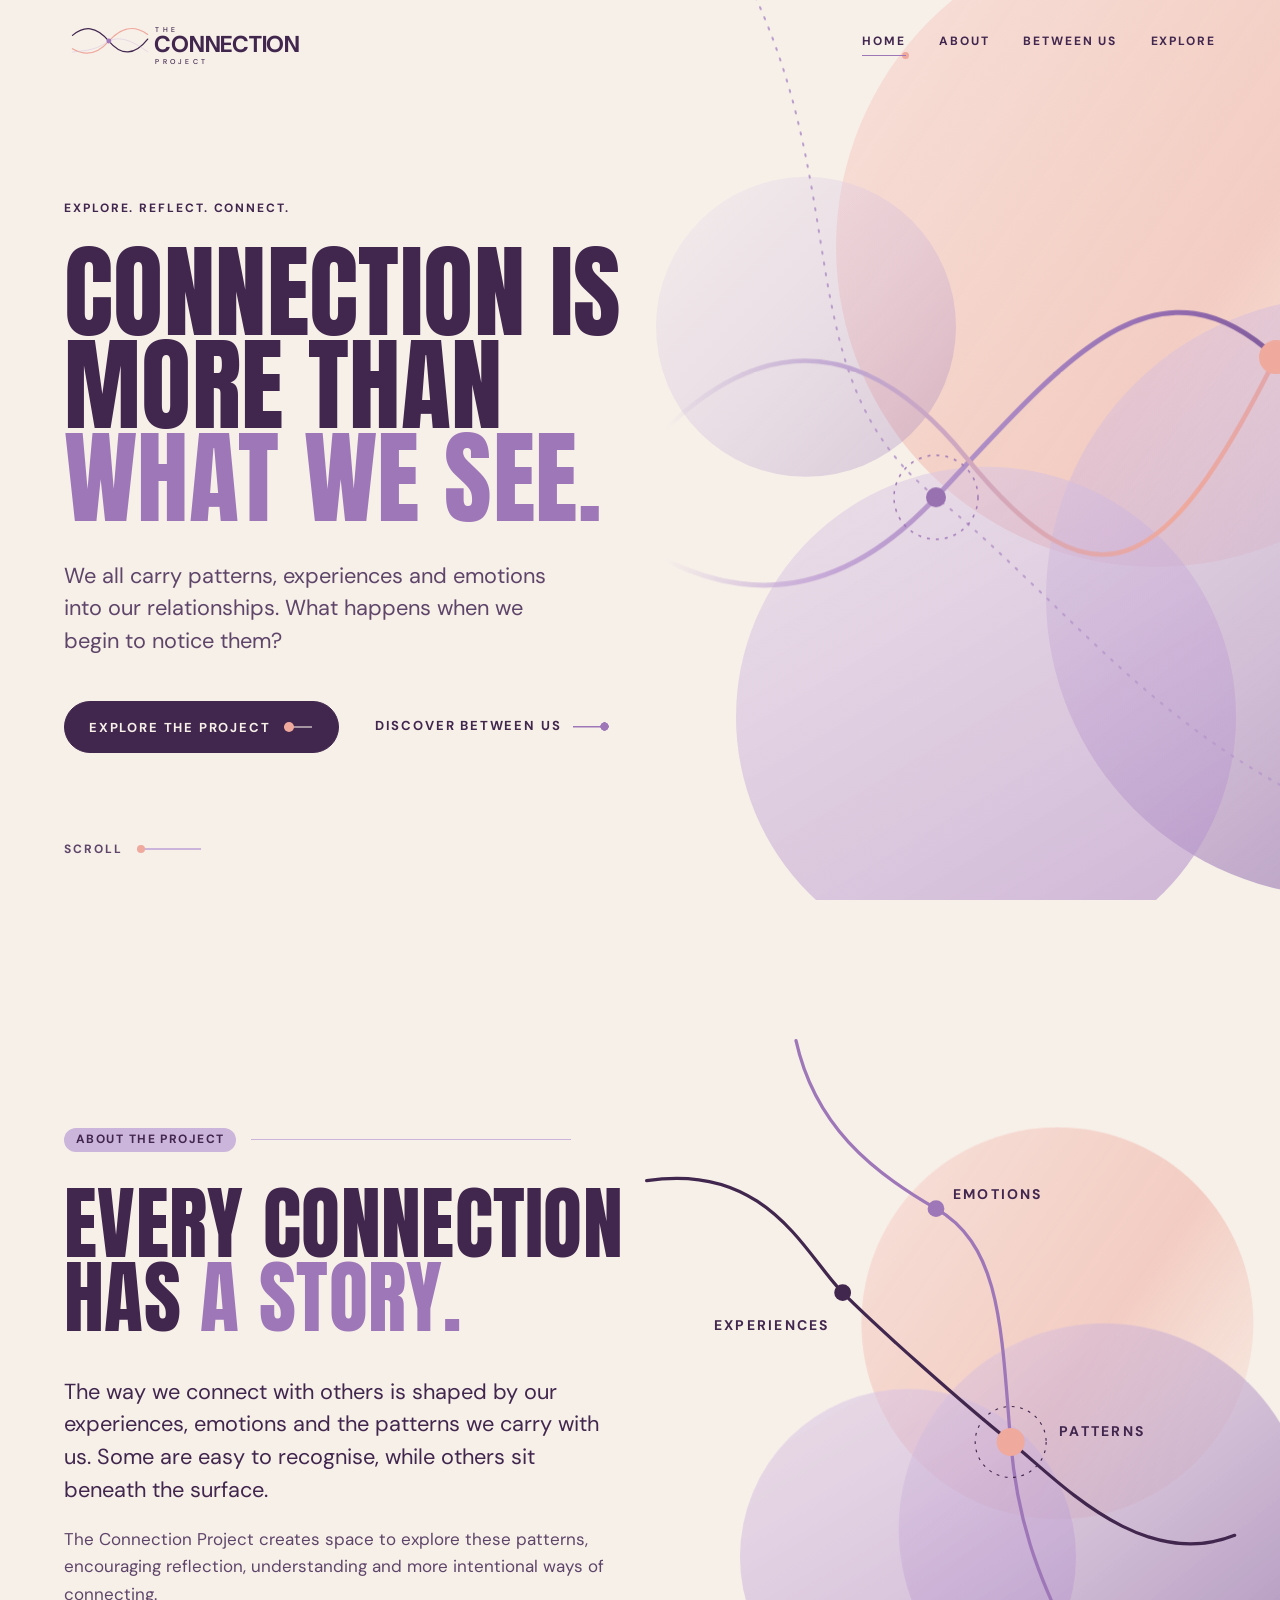
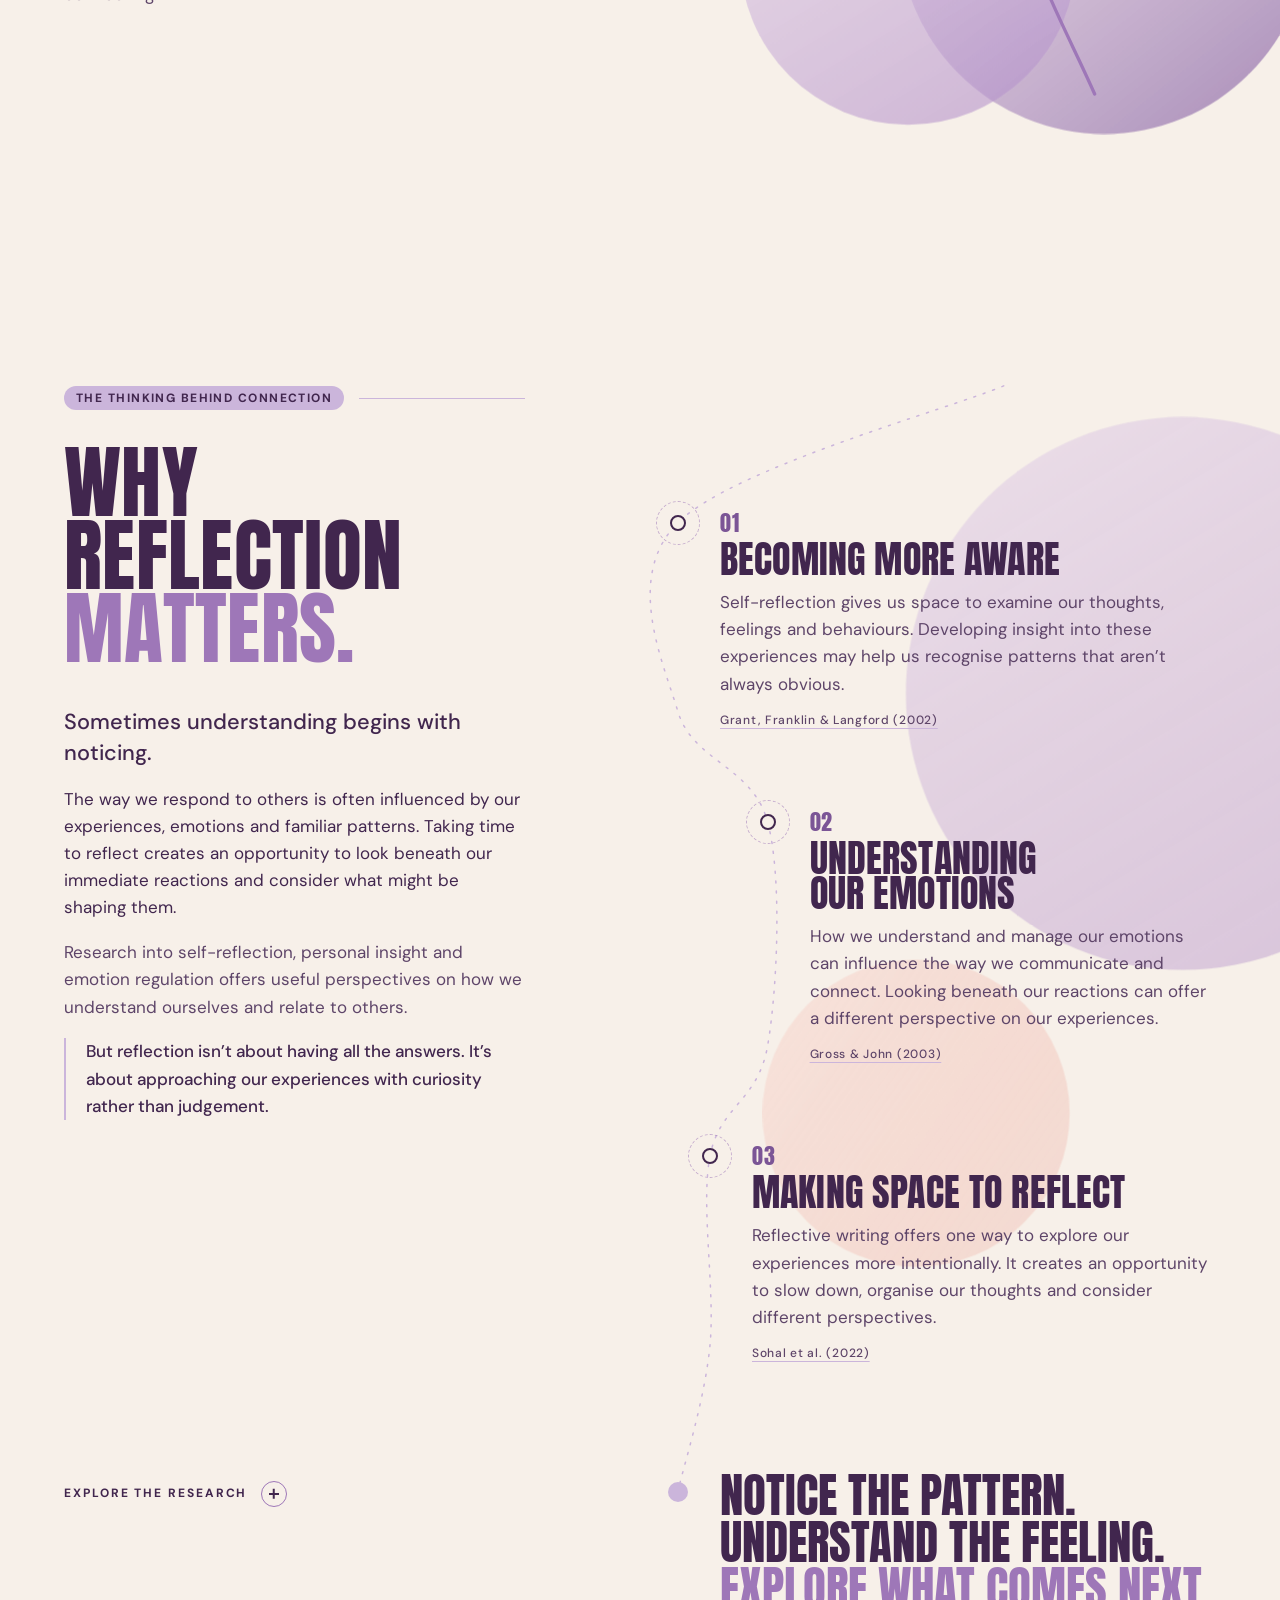
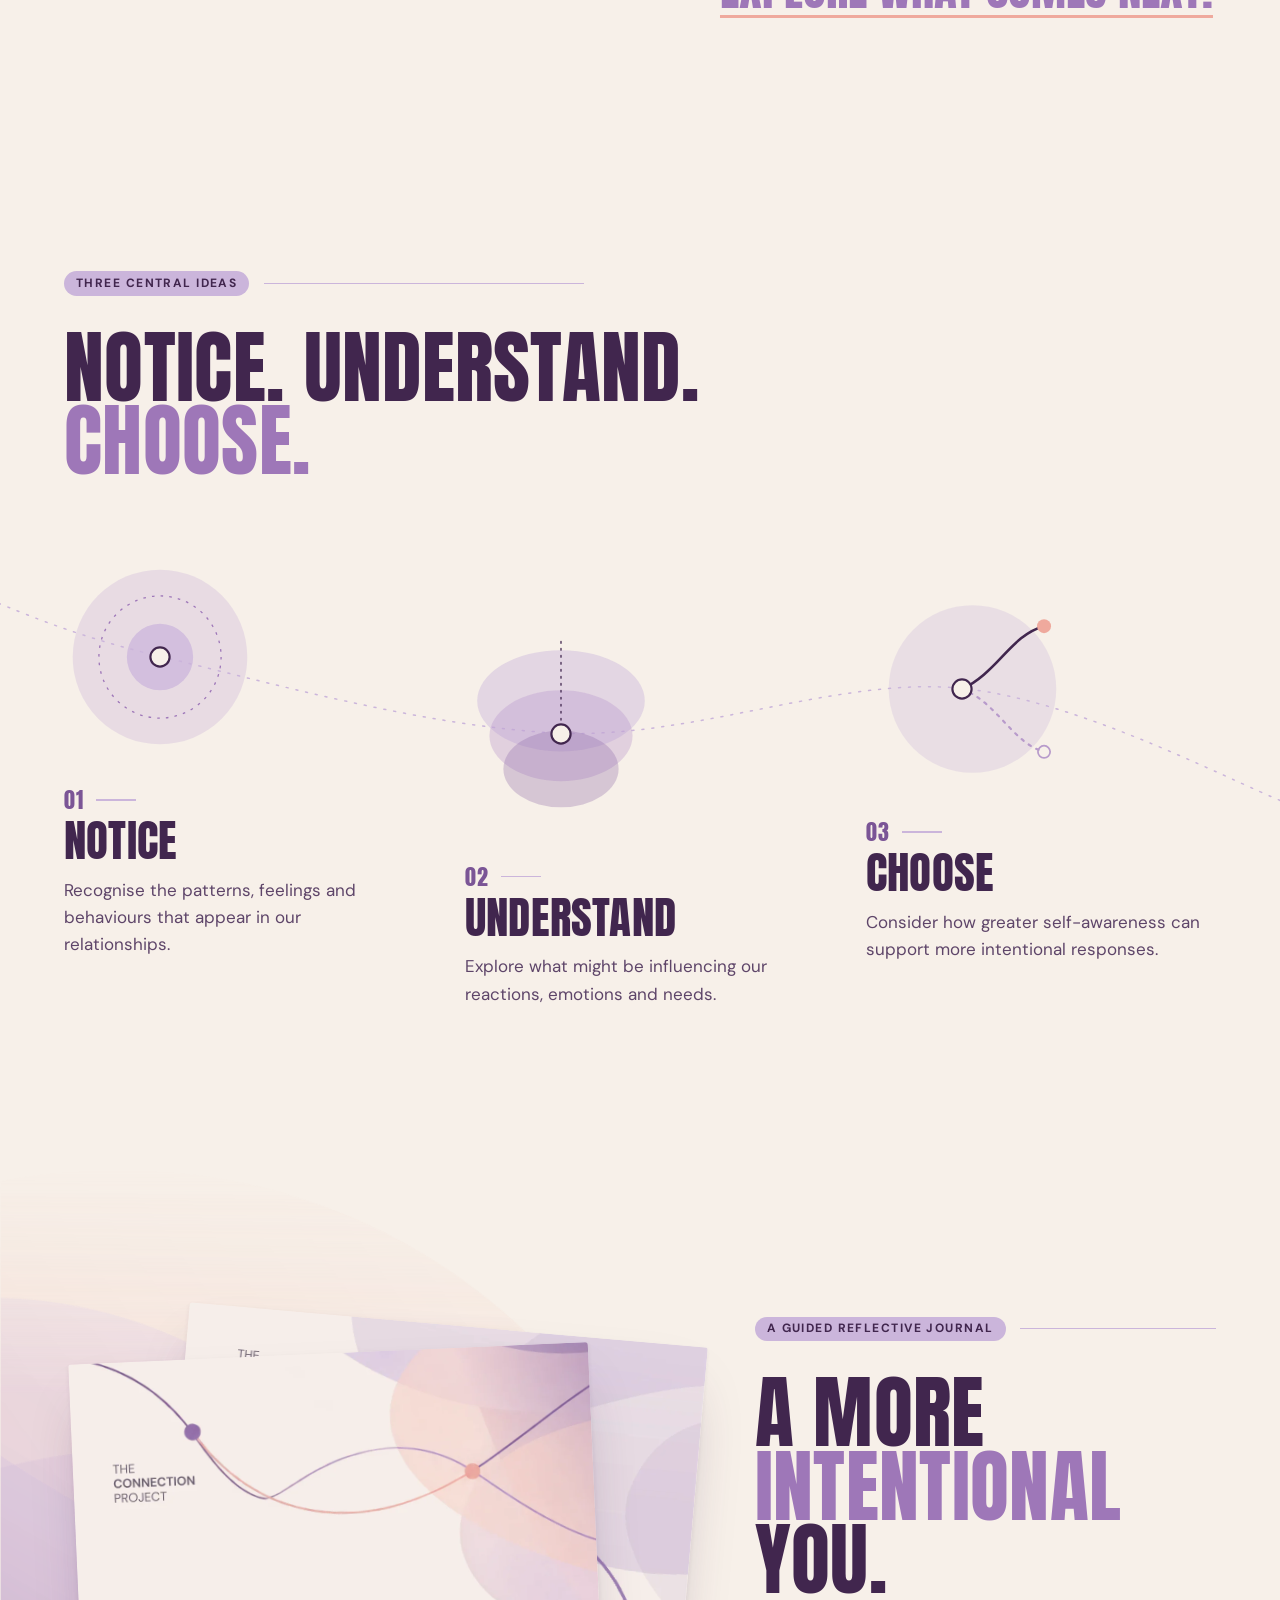
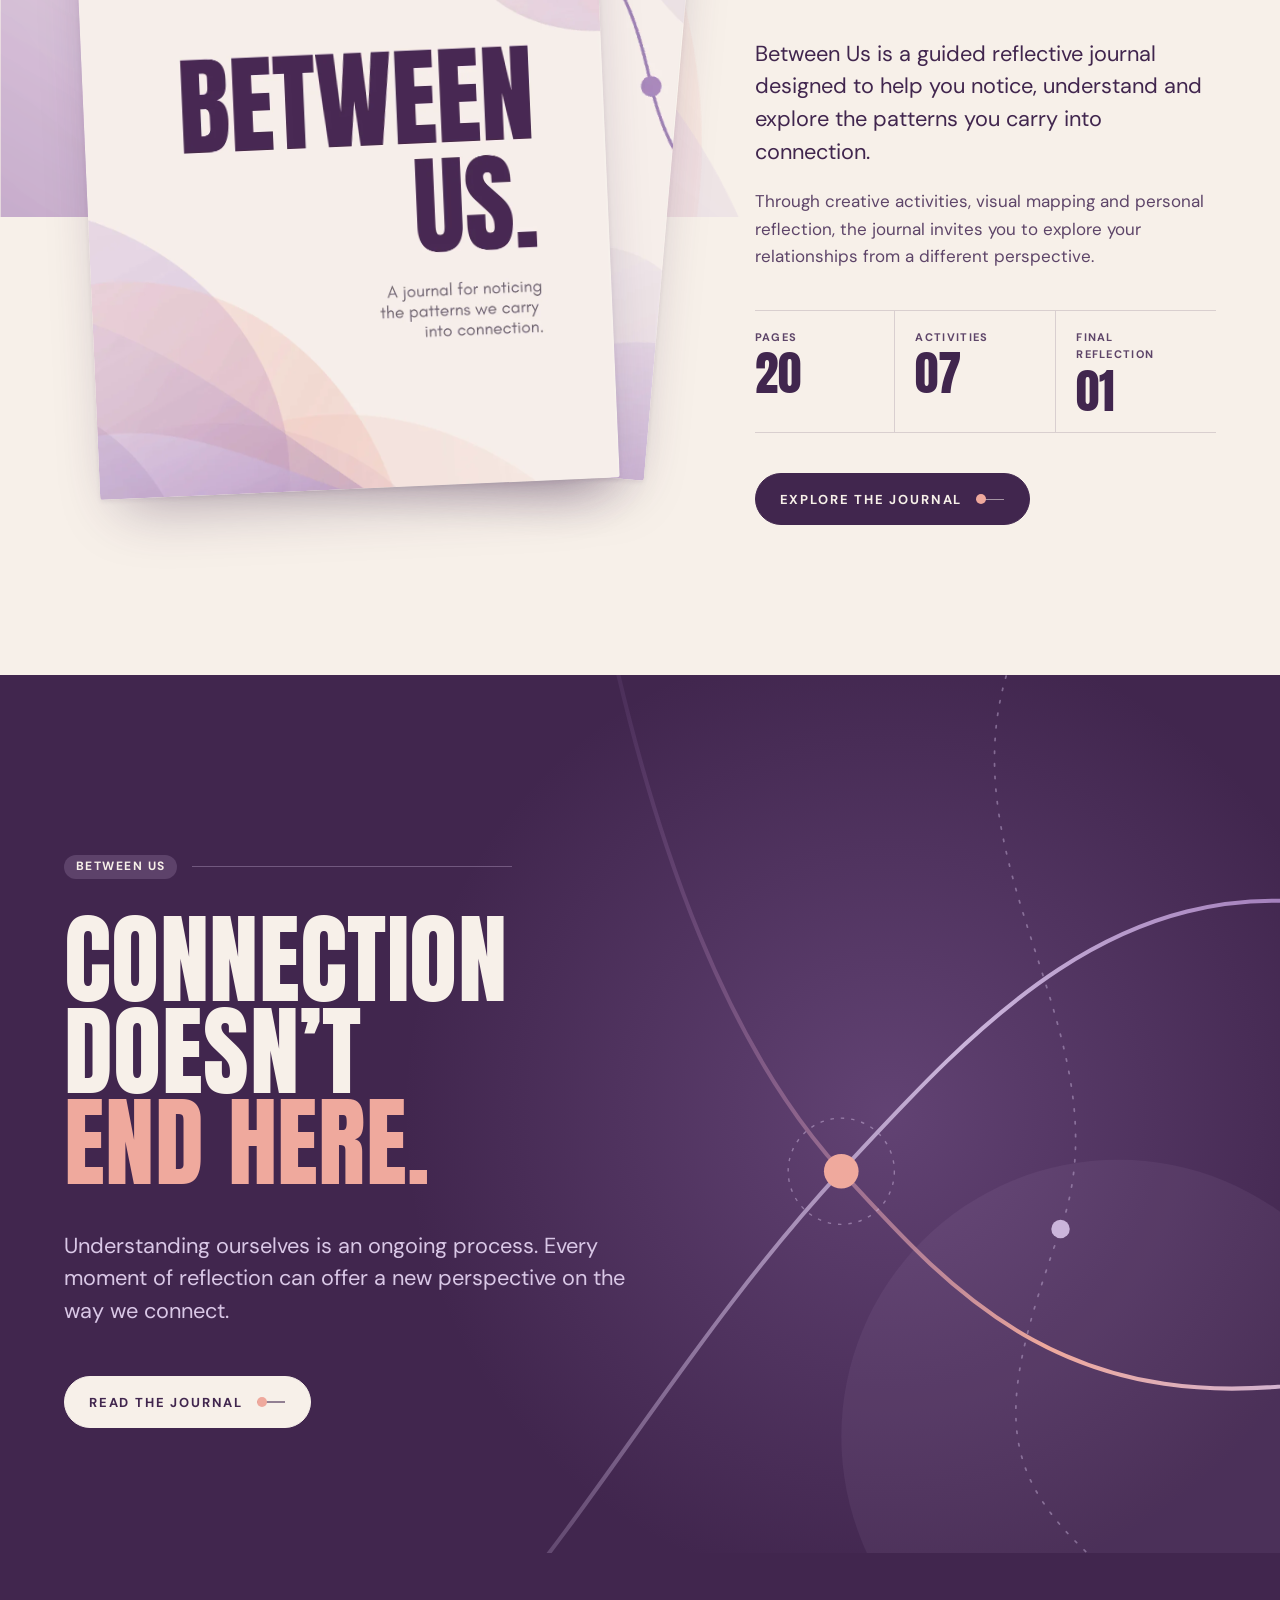
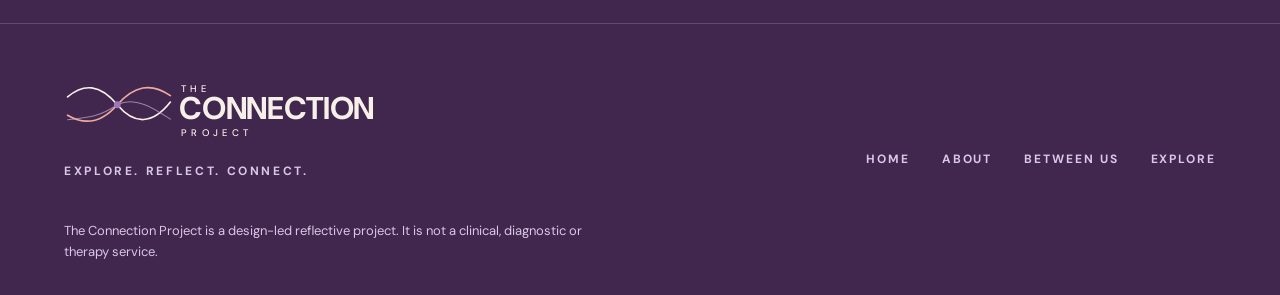
==== commit 43a9870a: "Final quality pass: accessibility, reader reliability and copy - Colour contrast: all text now meets" ====
--- a/index.html
+++ b/index.html
@@ -211,9 +211,9 @@
           <summary class="sources__toggle"><span>Explore the research</span><span class="sources__icon" aria-hidden="true"></span></summary>
           <div class="sources__panel">
             <ol class="sources__list">
-              <li>Grant, A. M., Franklin, J., &amp; Langford, P. (2002). The Self-Reflection and Insight Scale: A new measure of private self-consciousness. <cite>Social Behavior and Personality, 30</cite>(8), 821–836. <a href="https://doi.org/10.2224/sbp.2002.30.8.821" target="_blank" rel="noopener">doi.org/10.2224/sbp.2002.30.8.821<span class="sr-only"> (opens in a new tab)</span></a></li>
-              <li>Gross, J. J., &amp; John, O. P. (2003). Individual differences in two emotion regulation processes: Implications for affect, relationships, and well-being. <cite>Journal of Personality and Social Psychology, 85</cite>(2), 348–362. <a href="https://doi.org/10.1037/0022-3514.85.2.348" target="_blank" rel="noopener">doi.org/10.1037/0022-3514.85.2.348<span class="sr-only"> (opens in a new tab)</span></a></li>
-              <li>Sohal, M., Singh, P., Dhillon, B. S., &amp; Gill, H. S. (2022). Efficacy of journaling in the management of mental illness: A systematic review and meta-analysis. <cite>Family Medicine and Community Health, 10</cite>(1), e001154. <a href="https://doi.org/10.1136/fmch-2021-001154" target="_blank" rel="noopener">doi.org/10.1136/fmch-2021-001154<span class="sr-only"> (opens in a new tab)</span></a></li>
+              <li>Grant, A. M., Franklin, J., &amp; Langford, P. (2002). The Self-Reflection and Insight Scale: A new measure of private self-consciousness. <cite>Social Behavior and Personality, 30</cite>(8), 821–836. https://doi.org/10.2224/sbp.2002.30.8.821 <a class="sources__link" href="https://sbp-journal.com/index.php/sbp/article/view/1219/1209" target="_blank" rel="noopener">Read the article<span class="sr-only">: The Self-Reflection and Insight Scale (opens in a new tab)</span></a></li>
+              <li>Gross, J. J., &amp; John, O. P. (2003). Individual differences in two emotion regulation processes: Implications for affect, relationships, and well-being. <cite>Journal of Personality and Social Psychology, 85</cite>(2), 348–362. https://doi.org/10.1037/0022-3514.85.2.348 <a class="sources__link" href="https://pubmed.ncbi.nlm.nih.gov/12916575/" target="_blank" rel="noopener">View on PubMed<span class="sr-only">: Individual differences in two emotion regulation processes (opens in a new tab)</span></a></li>
+              <li>Sohal, M., Singh, P., Dhillon, B. S., &amp; Gill, H. S. (2022). Efficacy of journaling in the management of mental illness: A systematic review and meta-analysis. <cite>Family Medicine and Community Health, 10</cite>(1), e001154. https://doi.org/10.1136/fmch-2021-001154 <a class="sources__link" href="https://fmch.bmj.com/content/10/1/e001154" target="_blank" rel="noopener">Read the article<span class="sr-only">: Efficacy of journaling in the management of mental illness (opens in a new tab)</span></a></li>
             </ol>
             <p class="sources__note">These studies inform the thinking behind The Connection Project. They do not evaluate Between Us, which is a reflective design project rather than a clinical or therapeutic tool.</p>
           </div>
--- a/css/main.css
+++ b/css/main.css
@@ -14,6 +14,7 @@
 
   /* Derived tints (kept within the brand family) */
   --plum-soft: #5E4569;     /* secondary text on cream (AA) */
+  --orchid-deep: #7B5596;   /* orchid for SMALL text: 5.1:1 on cream, 4.7:1 on lilac wash (orchid itself is for large type only) */
   --lilac-wash: #EDE2EE;    /* tinted panels */
   --lilac-on-plum: #D9C7E6; /* body text on plum (AA) */
   --rule: rgba(65, 38, 78, 0.16);
@@ -529,4 +530,8 @@
   .page-hero__grid { grid-template-columns: minmax(0, 1fr); }
   .page-hero__text, .page-hero__media { grid-column: 1 / -1; }
   .page-hero__cover { width: min(70%, 320px); }
-}
+  .page-hero__deco {
+    -webkit-mask-image: linear-gradient(to bottom, #000 20%, transparent 55%);
+    mask-image: linear-gradient(to bottom, #000 20%, transparent 55%);
+  }
+}
--- a/css/home.css
+++ b/css/home.css
@@ -21,8 +21,8 @@
 }
 .hero__svg { width: 100%; height: 100%; overflow: visible; }
 
-.hero__inner { position: relative; }
-.hero__eyebrow { color: var(--plum-soft); margin-bottom: 1.75rem; }
+.hero__inner { position: relative; z-index: 1; }
+.hero__eyebrow { color: var(--plum); margin-bottom: 1.75rem; }
 .hero__title {
   font-size: var(--fs-hero);
   line-height: 0.9;
@@ -146,6 +146,16 @@
     height: calc(var(--header-h) + clamp(200px, 50vw, 390px));
   }
   .hero__title { max-width: none; font-size: clamp(3.4rem, 1rem + 10vw, 7.5rem); }
+  /* the shapes fade out behind the text so the orchid headline keeps its contrast */
+  .hero::before {
+    content: "";
+    position: absolute;
+    z-index: 0;
+    left: 0; right: 0; bottom: 0;
+    top: calc(var(--header-h) + clamp(170px, 42vw, 330px));
+    background: linear-gradient(to bottom, rgba(247, 240, 233, 0), rgba(247, 240, 233, 0.94) 140px);
+    pointer-events: none;
+  }
   .scroll-cue { display: none; }
 }
 @media (max-width: 600px) {
@@ -274,7 +284,7 @@
   font-size: 1.375rem;
   letter-spacing: 0.04em;
   line-height: 1;
-  color: var(--orchid);
+  color: var(--orchid-deep);
   padding-top: 0.7rem;
 }
 .idea__title {
@@ -354,6 +364,7 @@
 }
 .sources__list {
   display: grid;
+  overflow-wrap: anywhere;   /* long DOIs wrap on narrow screens */
   gap: 1rem;
   list-style: decimal;
   padding-left: 1.25rem;
@@ -361,7 +372,7 @@
   line-height: 1.55;
   color: var(--plum-soft);
 }
-.sources__list li::marker { color: var(--orchid); font-weight: 700; }
+.sources__list li::marker { color: var(--orchid-deep); font-weight: 700; }
 .sources__list cite { font-style: italic; }
 .sources__list a {
   color: var(--plum);
@@ -371,6 +382,23 @@
   text-underline-offset: 0.2em;
 }
 .sources__list a:hover { text-decoration-color: var(--coral); }
+.sources__link {
+  display: inline-flex;
+  align-items: center;
+  gap: 0.4rem;
+  min-height: 32px;
+  margin-left: 0.15rem;
+  font-weight: 700;
+  white-space: nowrap;
+}
+.sources__link::after {
+  /* small "opens elsewhere" arrow, drawn in CSS so it inherits the link colour */
+  content: "";
+  width: 0.55em; height: 0.55em;
+  border-top: 1.5px solid currentColor;
+  border-right: 1.5px solid currentColor;
+  transform: rotate(45deg) translate(-1px, 1px);
+}
 .sources__note { margin-top: 1rem; font-size: 0.75rem; color: var(--plum-soft); max-width: 52ch; }
 
 /* closing line that hands over to Notice / Understand / Choose */
@@ -495,7 +523,7 @@
   font-weight: 400;
   letter-spacing: 0.04em;
   line-height: 1;
-  color: var(--orchid);
+  color: var(--orchid-deep);
 }
 .nuc__num::after {
   content: "";
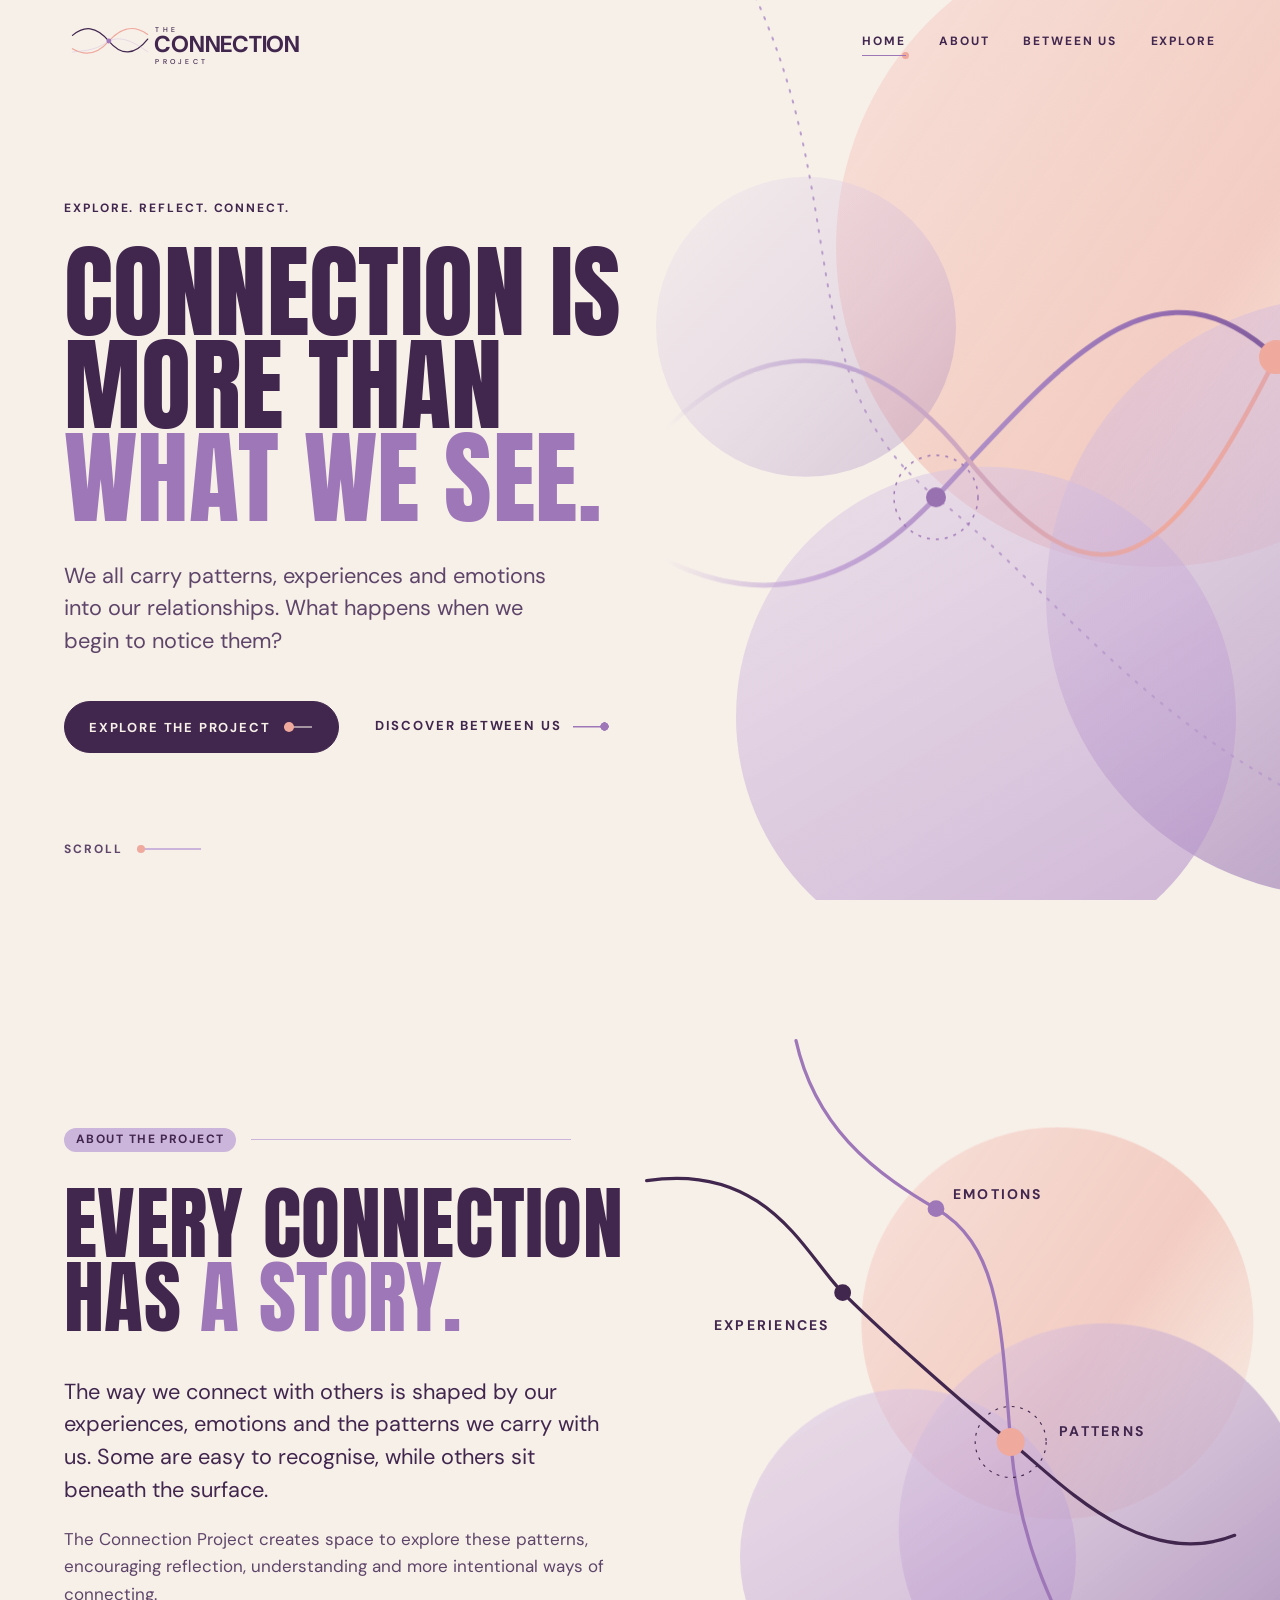
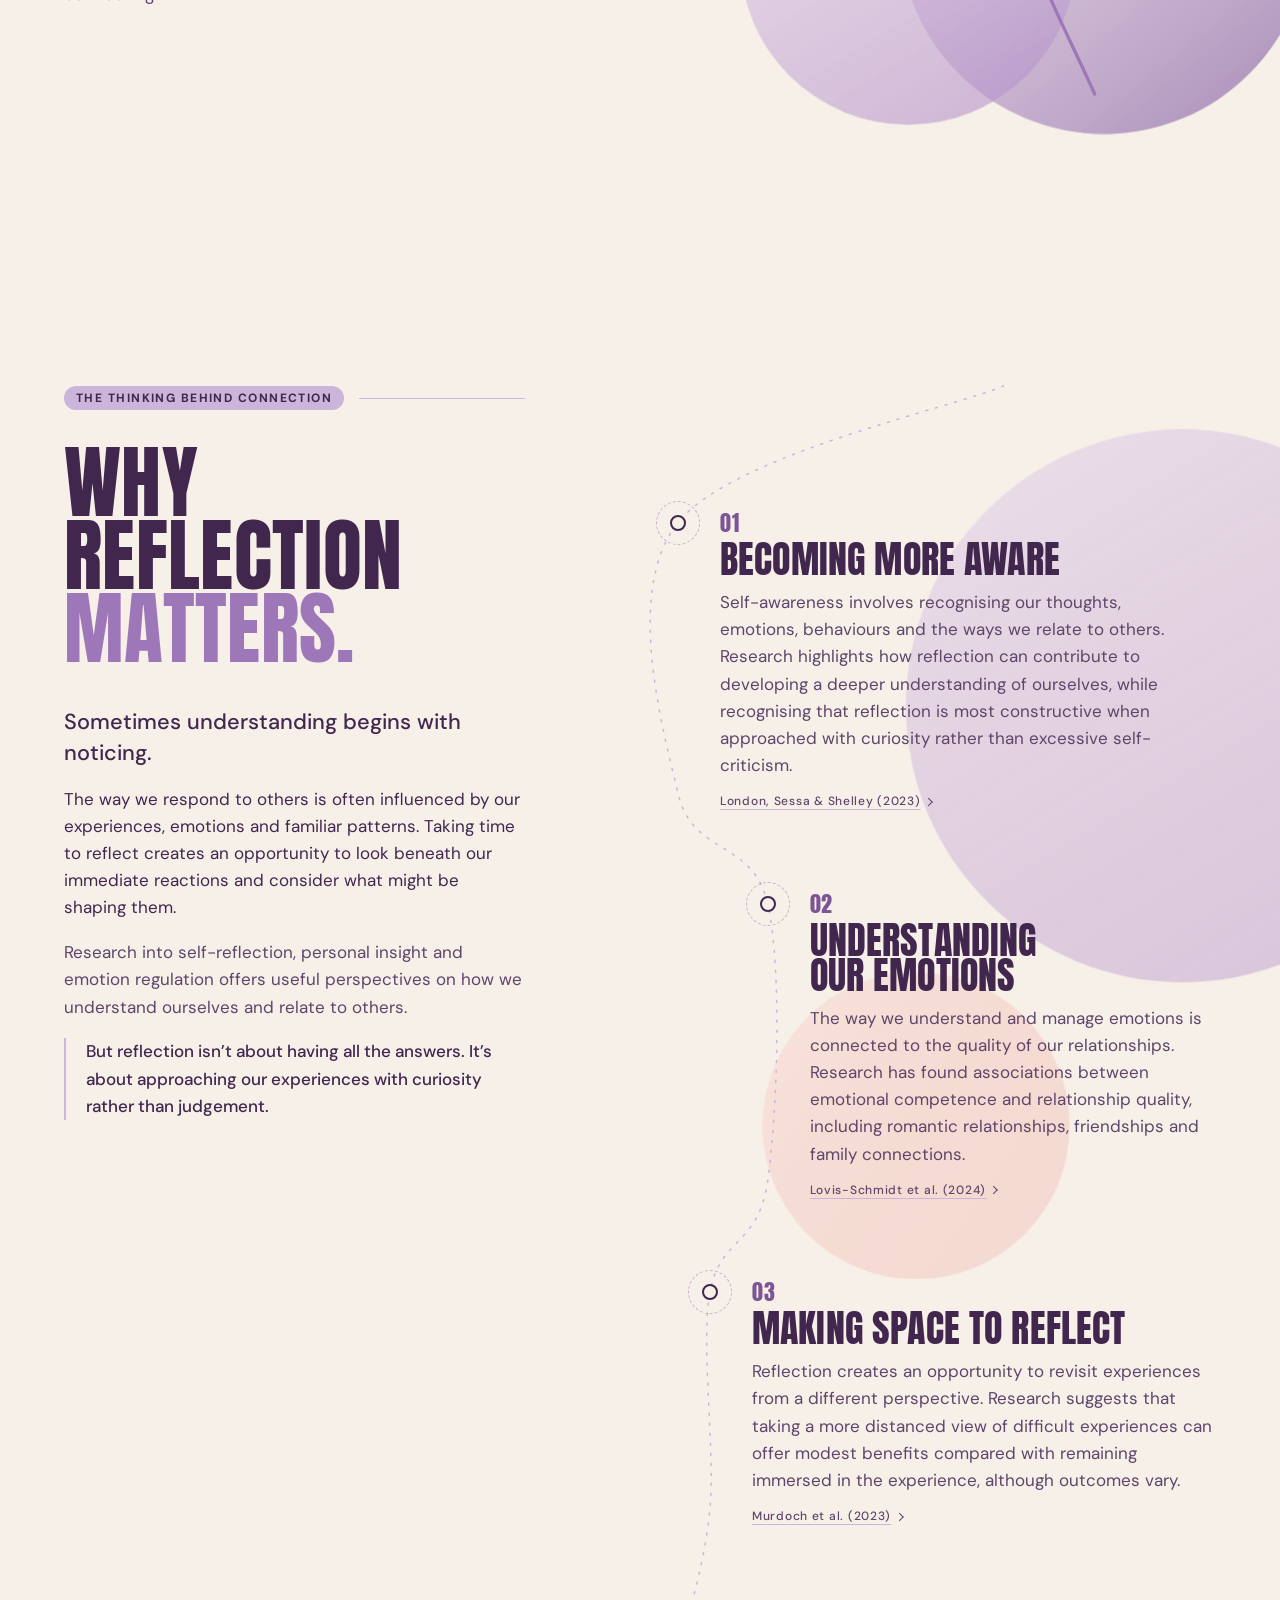
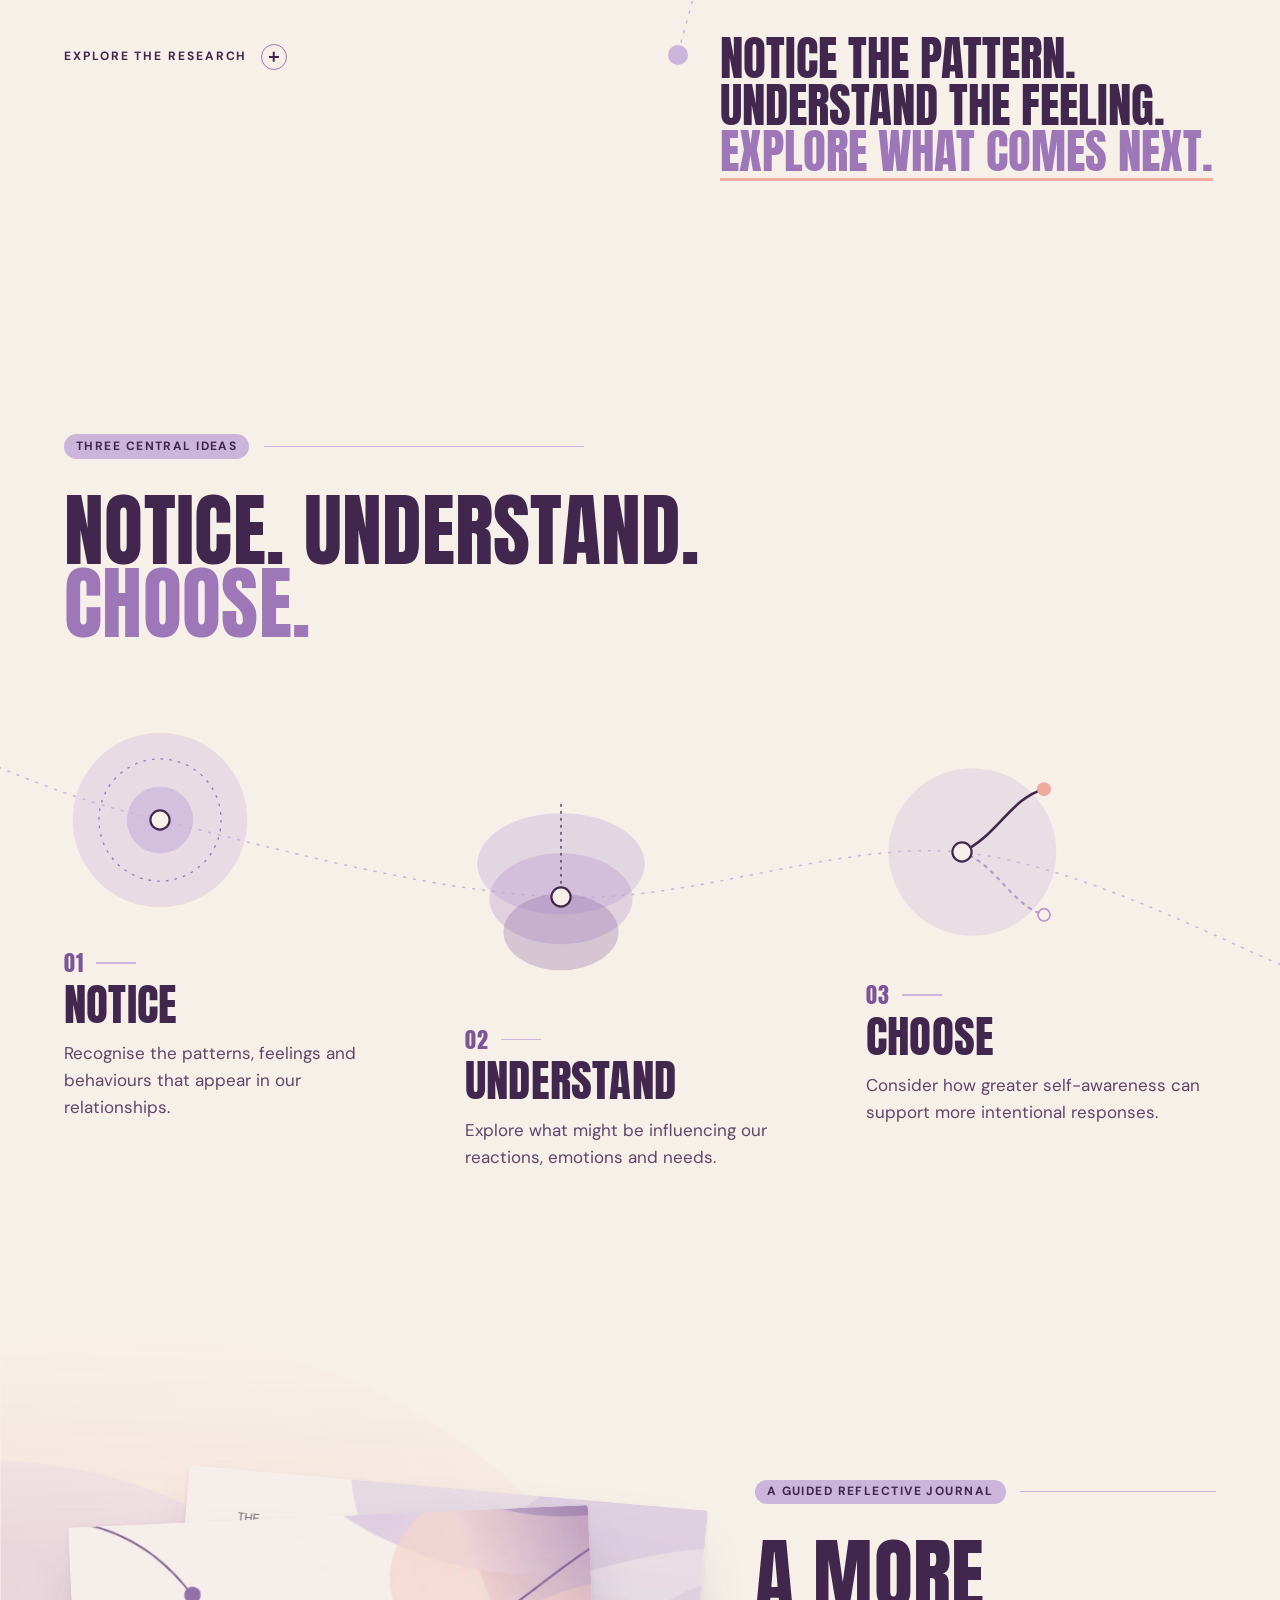
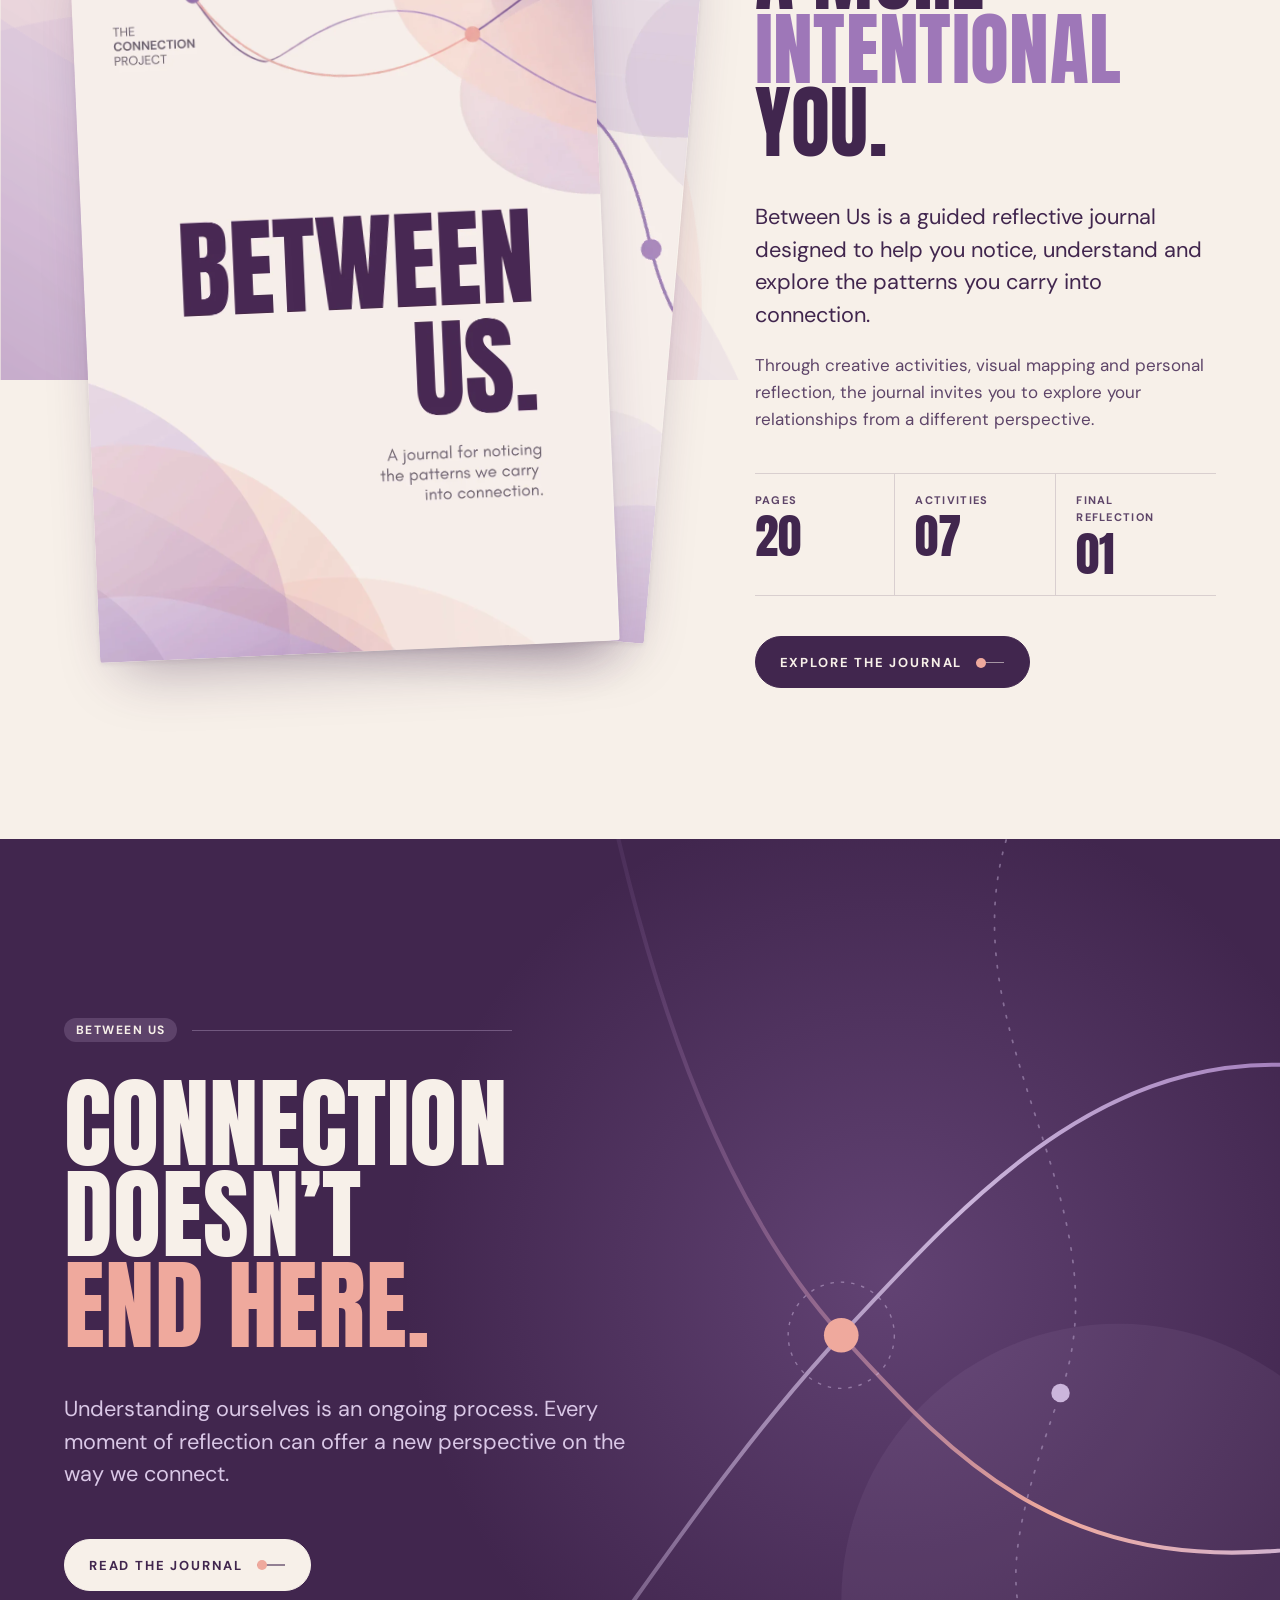
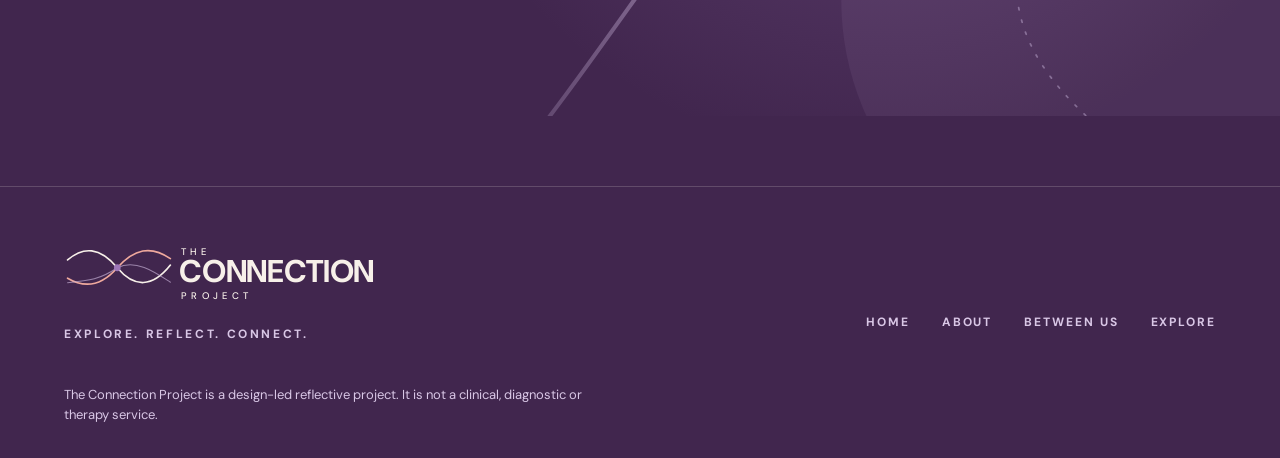
==== commit 0f29cbca: "Update "Why reflection matters" with 2023–2025 research - Ideas now cite London, Sessa & Shelley (20" ====
--- a/index.html
+++ b/index.html
@@ -180,8 +180,8 @@
               <div class="idea__body" data-reveal>
                 <p class="idea__num">01</p>
                 <h3 class="idea__title">Becoming more aware</h3>
-                <p class="idea__text">Self-reflection gives us space to examine our thoughts, feelings and behaviours. Developing insight into these experiences may help us recognise patterns that aren’t always obvious.</p>
-                <a class="idea__cite" href="#research-sources">Grant, Franklin &amp; Langford (2002)</a>
+                <p class="idea__text">Self-awareness involves recognising our thoughts, emotions, behaviours and the ways we relate to others. Research highlights how reflection can contribute to developing a deeper understanding of ourselves, while recognising that reflection is most constructive when approached with curiosity rather than excessive self-criticism.</p>
+                <a class="idea__cite" href="https://www.annualreviews.org/content/journals/10.1146/annurev-orgpsych-120920-044531" target="_blank" rel="noopener">London, Sessa &amp; Shelley (2023)<span class="sr-only">: Developing self-awareness (opens the article in a new tab)</span></a>
               </div>
             </li>
             <li class="idea" data-thread-item>
@@ -189,8 +189,8 @@
               <div class="idea__body" data-reveal>
                 <p class="idea__num">02</p>
                 <h3 class="idea__title">Understanding our emotions</h3>
-                <p class="idea__text">How we understand and manage our emotions can influence the way we communicate and connect. Looking beneath our reactions can offer a different perspective on our experiences.</p>
-                <a class="idea__cite" href="#research-sources">Gross &amp; John (2003)</a>
+                <p class="idea__text">The way we understand and manage emotions is connected to the quality of our relationships. Research has found associations between emotional competence and relationship quality, including romantic relationships, friendships and family connections.</p>
+                <a class="idea__cite" href="https://www.sciencedirect.com/science/article/pii/S0191886924002733" target="_blank" rel="noopener">Lovis-Schmidt et al. (2024)<span class="sr-only">: The role of emotional competence in romantic and non-romantic relationships (opens the article in a new tab)</span></a>
               </div>
             </li>
             <li class="idea" data-thread-item>
@@ -198,8 +198,8 @@
               <div class="idea__body" data-reveal>
                 <p class="idea__num">03</p>
                 <h3 class="idea__title">Making space to reflect</h3>
-                <p class="idea__text">Reflective writing offers one way to explore our experiences more intentionally. It creates an opportunity to slow down, organise our thoughts and consider different perspectives.</p>
-                <a class="idea__cite" href="#research-sources">Sohal et al. (2022)</a>
+                <p class="idea__text">Reflection creates an opportunity to revisit experiences from a different perspective. Research suggests that taking a more distanced view of difficult experiences can offer modest benefits compared with remaining immersed in the experience, although outcomes vary.</p>
+                <a class="idea__cite" href="https://onlinelibrary.wiley.com/doi/full/10.1002/smi.3199" target="_blank" rel="noopener">Murdoch et al. (2023)<span class="sr-only">: The effectiveness of self-distanced versus self-immersed reflections (opens the article in a new tab)</span></a>
               </div>
             </li>
           </ol>
@@ -211,11 +211,15 @@
           <summary class="sources__toggle"><span>Explore the research</span><span class="sources__icon" aria-hidden="true"></span></summary>
           <div class="sources__panel">
             <ol class="sources__list">
-              <li>Grant, A. M., Franklin, J., &amp; Langford, P. (2002). The Self-Reflection and Insight Scale: A new measure of private self-consciousness. <cite>Social Behavior and Personality, 30</cite>(8), 821–836. https://doi.org/10.2224/sbp.2002.30.8.821 <a class="sources__link" href="https://sbp-journal.com/index.php/sbp/article/view/1219/1209" target="_blank" rel="noopener">Read the article<span class="sr-only">: The Self-Reflection and Insight Scale (opens in a new tab)</span></a></li>
-              <li>Gross, J. J., &amp; John, O. P. (2003). Individual differences in two emotion regulation processes: Implications for affect, relationships, and well-being. <cite>Journal of Personality and Social Psychology, 85</cite>(2), 348–362. https://doi.org/10.1037/0022-3514.85.2.348 <a class="sources__link" href="https://pubmed.ncbi.nlm.nih.gov/12916575/" target="_blank" rel="noopener">View on PubMed<span class="sr-only">: Individual differences in two emotion regulation processes (opens in a new tab)</span></a></li>
-              <li>Sohal, M., Singh, P., Dhillon, B. S., &amp; Gill, H. S. (2022). Efficacy of journaling in the management of mental illness: A systematic review and meta-analysis. <cite>Family Medicine and Community Health, 10</cite>(1), e001154. https://doi.org/10.1136/fmch-2021-001154 <a class="sources__link" href="https://fmch.bmj.com/content/10/1/e001154" target="_blank" rel="noopener">Read the article<span class="sr-only">: Efficacy of journaling in the management of mental illness (opens in a new tab)</span></a></li>
+              <li>London, M., Sessa, V. I., &amp; Shelley, L. A. (2023). Developing self-awareness: Learning processes for self- and interpersonal growth. <cite>Annual Review of Organizational Psychology and Organizational Behavior, 10</cite>, 261–288. <a class="sources__link" href="https://www.annualreviews.org/content/journals/10.1146/annurev-orgpsych-120920-044531" target="_blank" rel="noopener">Read the article<span class="sr-only">: Developing self-awareness (opens in a new tab)</span></a></li>
+              <li>Lovis-Schmidt, A., Tavener, D., Oestreich, J., &amp; Rindermann, H. (2024). The role of emotional competence in romantic and non-romantic relationships: A meta-analysis. <cite>Personality and Individual Differences, 230</cite>, Article 112813. <a class="sources__link" href="https://www.sciencedirect.com/science/article/pii/S0191886924002733" target="_blank" rel="noopener">Read the article<span class="sr-only">: The role of emotional competence (opens in a new tab)</span></a></li>
+              <li>Murdoch, E. M., Chapman, M. T., Crane, M., &amp; Gucciardi, D. F. (2023). The effectiveness of self-distanced versus self-immersed reflections among adults: Systematic review and meta-analysis of experimental studies. <cite>Stress and Health, 39</cite>(2), 255–271. <a class="sources__link" href="https://onlinelibrary.wiley.com/doi/full/10.1002/smi.3199" target="_blank" rel="noopener">Read the article<span class="sr-only">: Self-distanced versus self-immersed reflections (opens in a new tab)</span></a></li>
             </ol>
-            <p class="sources__note">These studies inform the thinking behind The Connection Project. They do not evaluate Between Us, which is a reflective design project rather than a clinical or therapeutic tool.</p>
+            <p class="sources__sub label">Supplementary: reflective writing</p>
+            <ol class="sources__list" start="4">
+              <li>Hoult, L. M., Wetherell, M. A., Edginton, T., &amp; Smith, M. A. (2025). Positive expressive writing interventions, subjective health and wellbeing in non-clinical populations: A systematic review. <cite>PLOS ONE, 20</cite>(5), Article e0308928. <a class="sources__link" href="https://journals.plos.org/plosone/article?id=10.1371/journal.pone.0308928" target="_blank" rel="noopener">Read the article<span class="sr-only">: Positive expressive writing interventions (opens in a new tab)</span></a></li>
+            </ol>
+            <p class="sources__note">These studies provide research-informed context for the project’s creative direction. They do not show that Between Us has been clinically tested or proven to improve relationships.</p>
           </div>
         </details>
 
--- a/css/home.css
+++ b/css/home.css
@@ -295,6 +295,7 @@
 .idea__cite {
   display: inline-flex;
   align-items: center;
+  gap: 0.4rem;
   min-height: 32px;
   margin-top: 0.4rem;
   font-size: 0.75rem;
@@ -306,6 +307,15 @@
   text-underline-offset: 0.3em;
   transition: color 0.3s var(--ease), text-decoration-color 0.3s var(--ease);
 }
+.idea__cite::after, .sources__link::after {
+  /* small "opens the article" arrow, drawn in CSS so it takes the link colour */
+  content: "";
+  flex: none;
+  width: 0.5em; height: 0.5em;
+  border-top: 1.5px solid currentColor;
+  border-right: 1.5px solid currentColor;
+  transform: rotate(45deg) translate(-1px, 1px);
+}
 .idea__cite:hover, .idea__cite:focus-visible { color: var(--plum); text-decoration-color: var(--orchid); }
 
 .reflect__foot {
@@ -364,42 +374,31 @@
 }
 .sources__list {
   display: grid;
-  overflow-wrap: anywhere;   /* long DOIs wrap on narrow screens */
   gap: 1rem;
   list-style: decimal;
   padding-left: 1.25rem;
   font-size: 0.8125rem;
   line-height: 1.55;
   color: var(--plum-soft);
+  overflow-wrap: anywhere;
 }
 .sources__list li::marker { color: var(--orchid-deep); font-weight: 700; }
 .sources__list cite { font-style: italic; }
-.sources__list a {
-  color: var(--plum);
-  font-weight: 500;
-  overflow-wrap: anywhere;
-  text-decoration-color: var(--orchid);
-  text-underline-offset: 0.2em;
-}
-.sources__list a:hover { text-decoration-color: var(--coral); }
 .sources__link {
   display: inline-flex;
   align-items: center;
   gap: 0.4rem;
   min-height: 32px;
   margin-left: 0.15rem;
+  color: var(--plum);
   font-weight: 700;
   white-space: nowrap;
-}
-.sources__link::after {
-  /* small "opens elsewhere" arrow, drawn in CSS so it inherits the link colour */
-  content: "";
-  width: 0.55em; height: 0.55em;
-  border-top: 1.5px solid currentColor;
-  border-right: 1.5px solid currentColor;
-  transform: rotate(45deg) translate(-1px, 1px);
-}
-.sources__note { margin-top: 1rem; font-size: 0.75rem; color: var(--plum-soft); max-width: 52ch; }
+  text-decoration-color: var(--orchid);
+  text-underline-offset: 0.2em;
+}
+.sources__link:hover { text-decoration-color: var(--coral); }
+.sources__sub { margin: 1.5rem 0 0.75rem; color: var(--plum-soft); font-size: 0.6875rem; }
+.sources__note { margin-top: 1.25rem; font-size: 0.75rem; color: var(--plum-soft); max-width: 52ch; }
 
 /* closing line that hands over to Notice / Understand / Choose */
 .reflect__bridge {
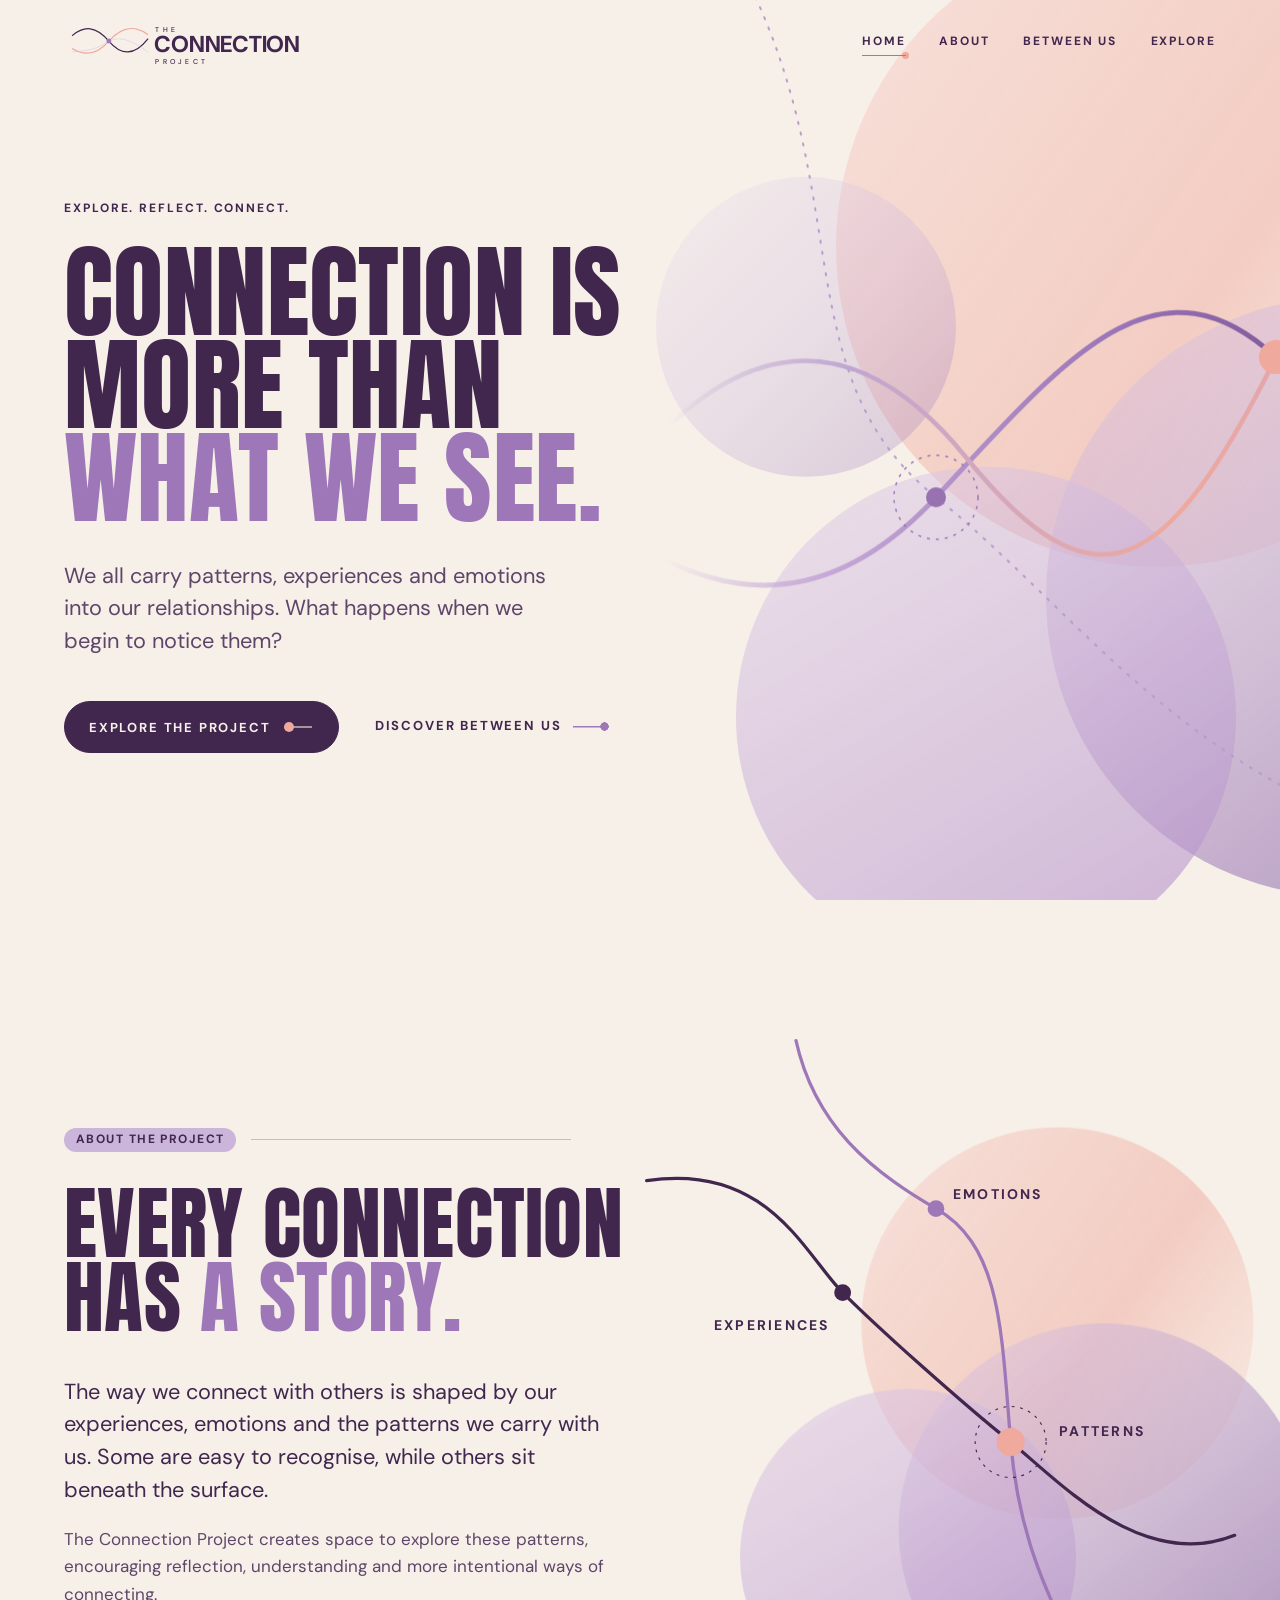
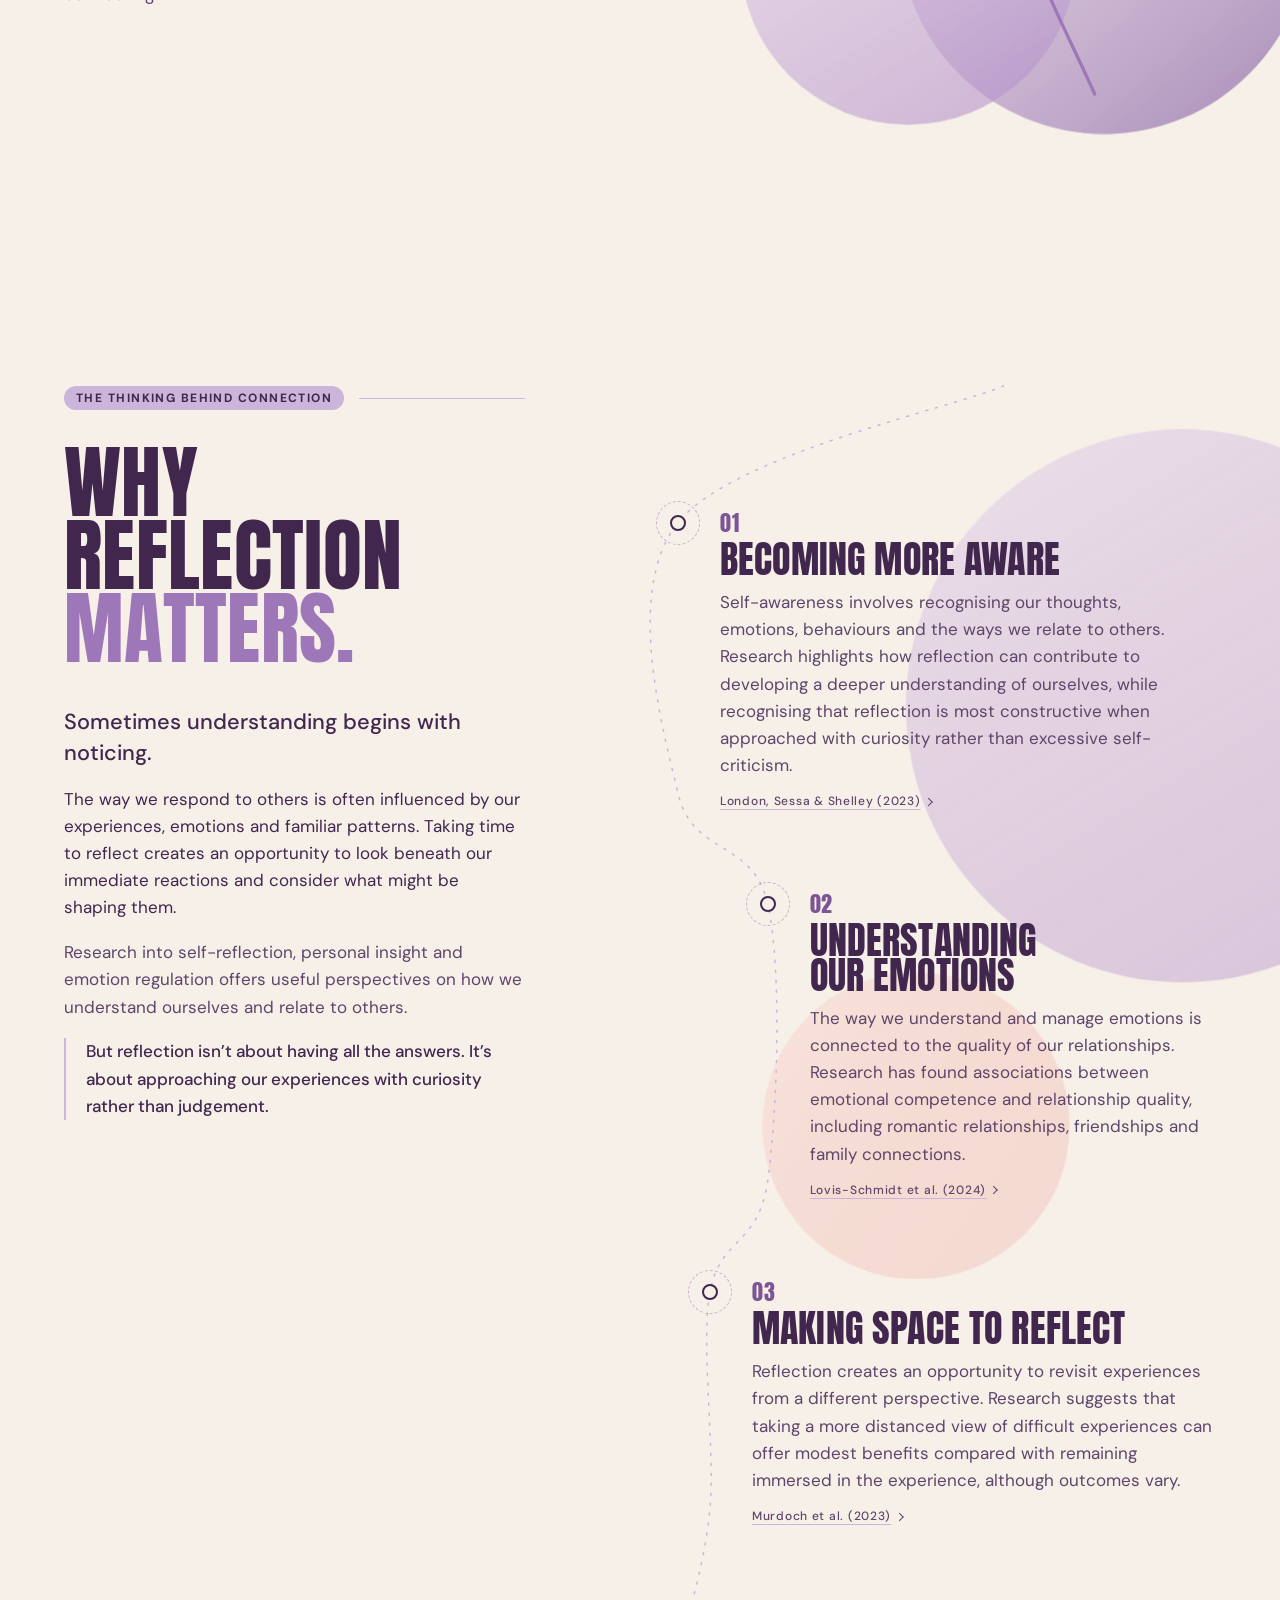
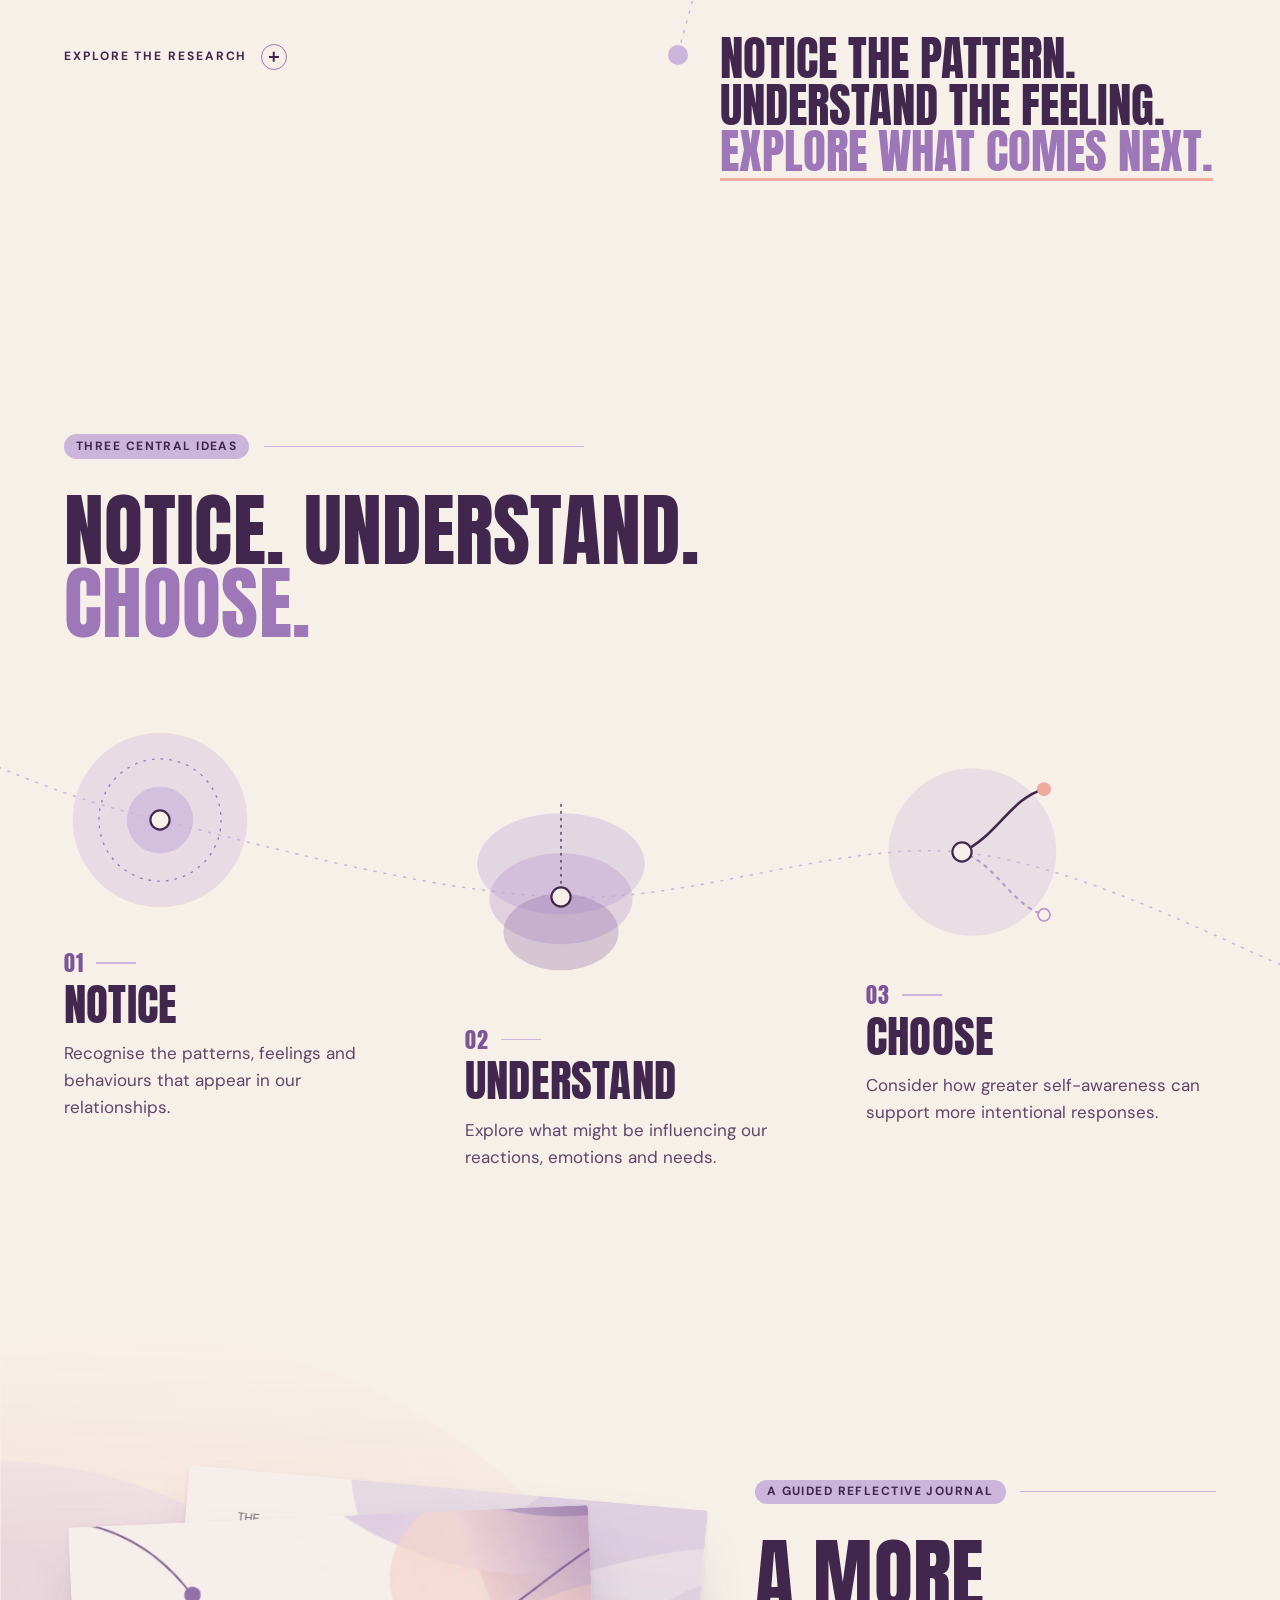
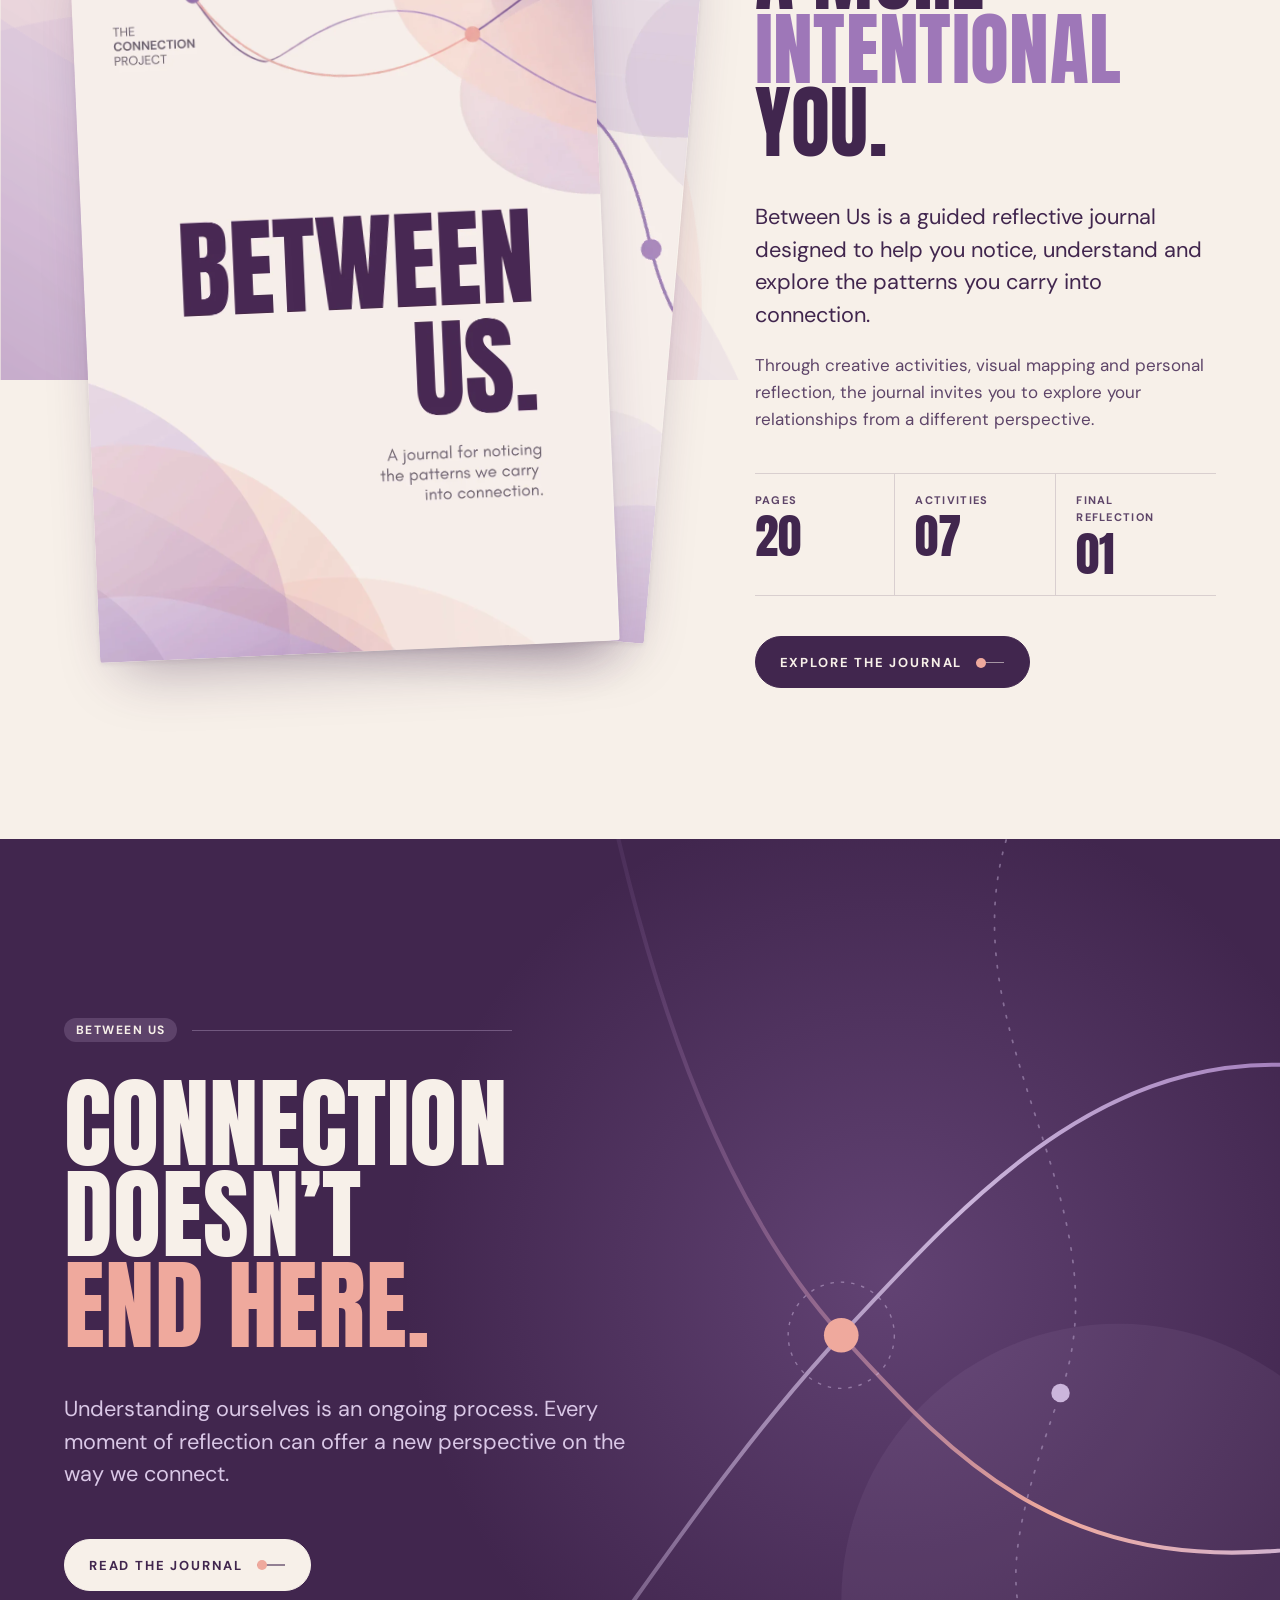
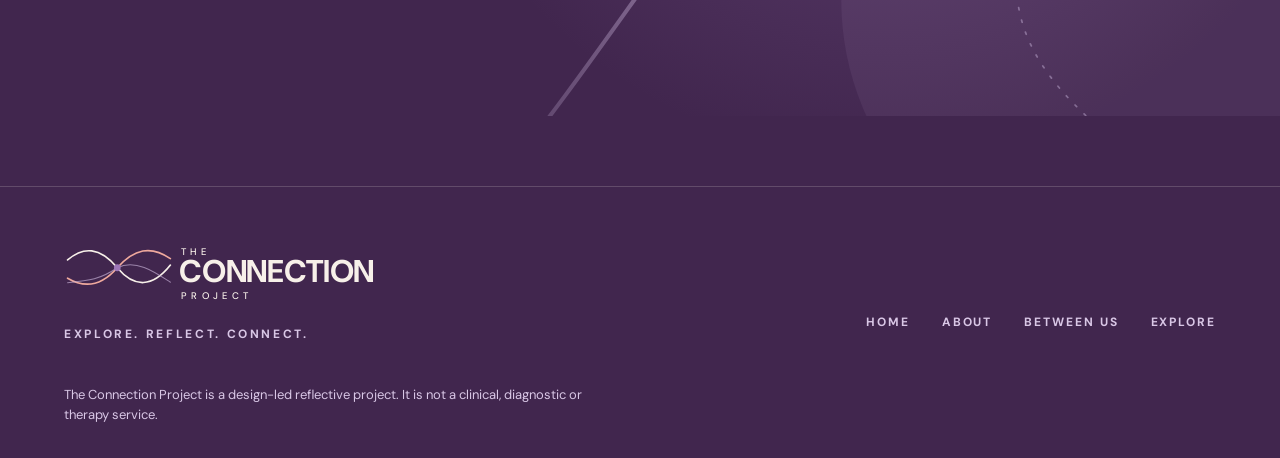
==== commit c4ab0408: "Remove the scroll indicator from the homepage hero Co-Authored-By: Claude Opus 5.5 <noreply@anthropi" ====
--- a/index.html
+++ b/index.html
@@ -94,11 +94,6 @@
         <a class="link-line" href="between-us.html">Discover Between Us</a>
       </div>
     </div>
-
-    <a class="scroll-cue" href="#about">
-      <span class="label">Scroll</span>
-      <span class="scroll-cue__track" aria-hidden="true"></span>
-    </a>
   </section>
 
   <!-- ============ 02 ABOUT ============ -->
--- a/css/home.css
+++ b/css/home.css
@@ -94,43 +94,6 @@
   0% { transform: translate(0, 0) scale(1); }
   50% { transform: translate(-14px, 10px) scale(1.02); }
   100% { transform: translate(10px, -12px) scale(0.99); }
-}
-
-/* scroll indicator */
-.scroll-cue {
-  position: absolute;
-  left: max(var(--gutter), env(safe-area-inset-left, 0px));
-  bottom: clamp(1.5rem, 1rem + 1vw, 2.5rem);
-  display: flex;
-  align-items: center;
-  gap: 0.9rem;
-  min-height: 44px;
-  color: var(--plum-soft);
-  text-decoration: none;
-}
-@media (min-width: 1441px) {
-  .scroll-cue { left: calc((100vw - var(--max)) / 2 + var(--gutter)); }
-}
-.scroll-cue__track {
-  position: relative;
-  width: 64px; height: 1.5px;
-  background: var(--lilac);
-  overflow: visible;
-}
-.scroll-cue__track::after {
-  content: "";
-  position: absolute;
-  top: -3.5px; left: 0;
-  width: 8px; height: 8px;
-  border-radius: 50%;
-  background: var(--coral);
-  animation: cue 2.6s var(--ease) infinite;
-}
-@keyframes cue {
-  0% { transform: translateX(0); opacity: 0; }
-  20% { opacity: 1; }
-  80% { opacity: 1; }
-  100% { transform: translateX(56px); opacity: 0; }
 }
 
 /* tablet + mobile: linework sits in a band above the headline */
@@ -156,7 +119,6 @@
     background: linear-gradient(to bottom, rgba(247, 240, 233, 0), rgba(247, 240, 233, 0.94) 140px);
     pointer-events: none;
   }
-  .scroll-cue { display: none; }
 }
 @media (max-width: 600px) {
   .hero__art { left: -8%; right: -40%; }
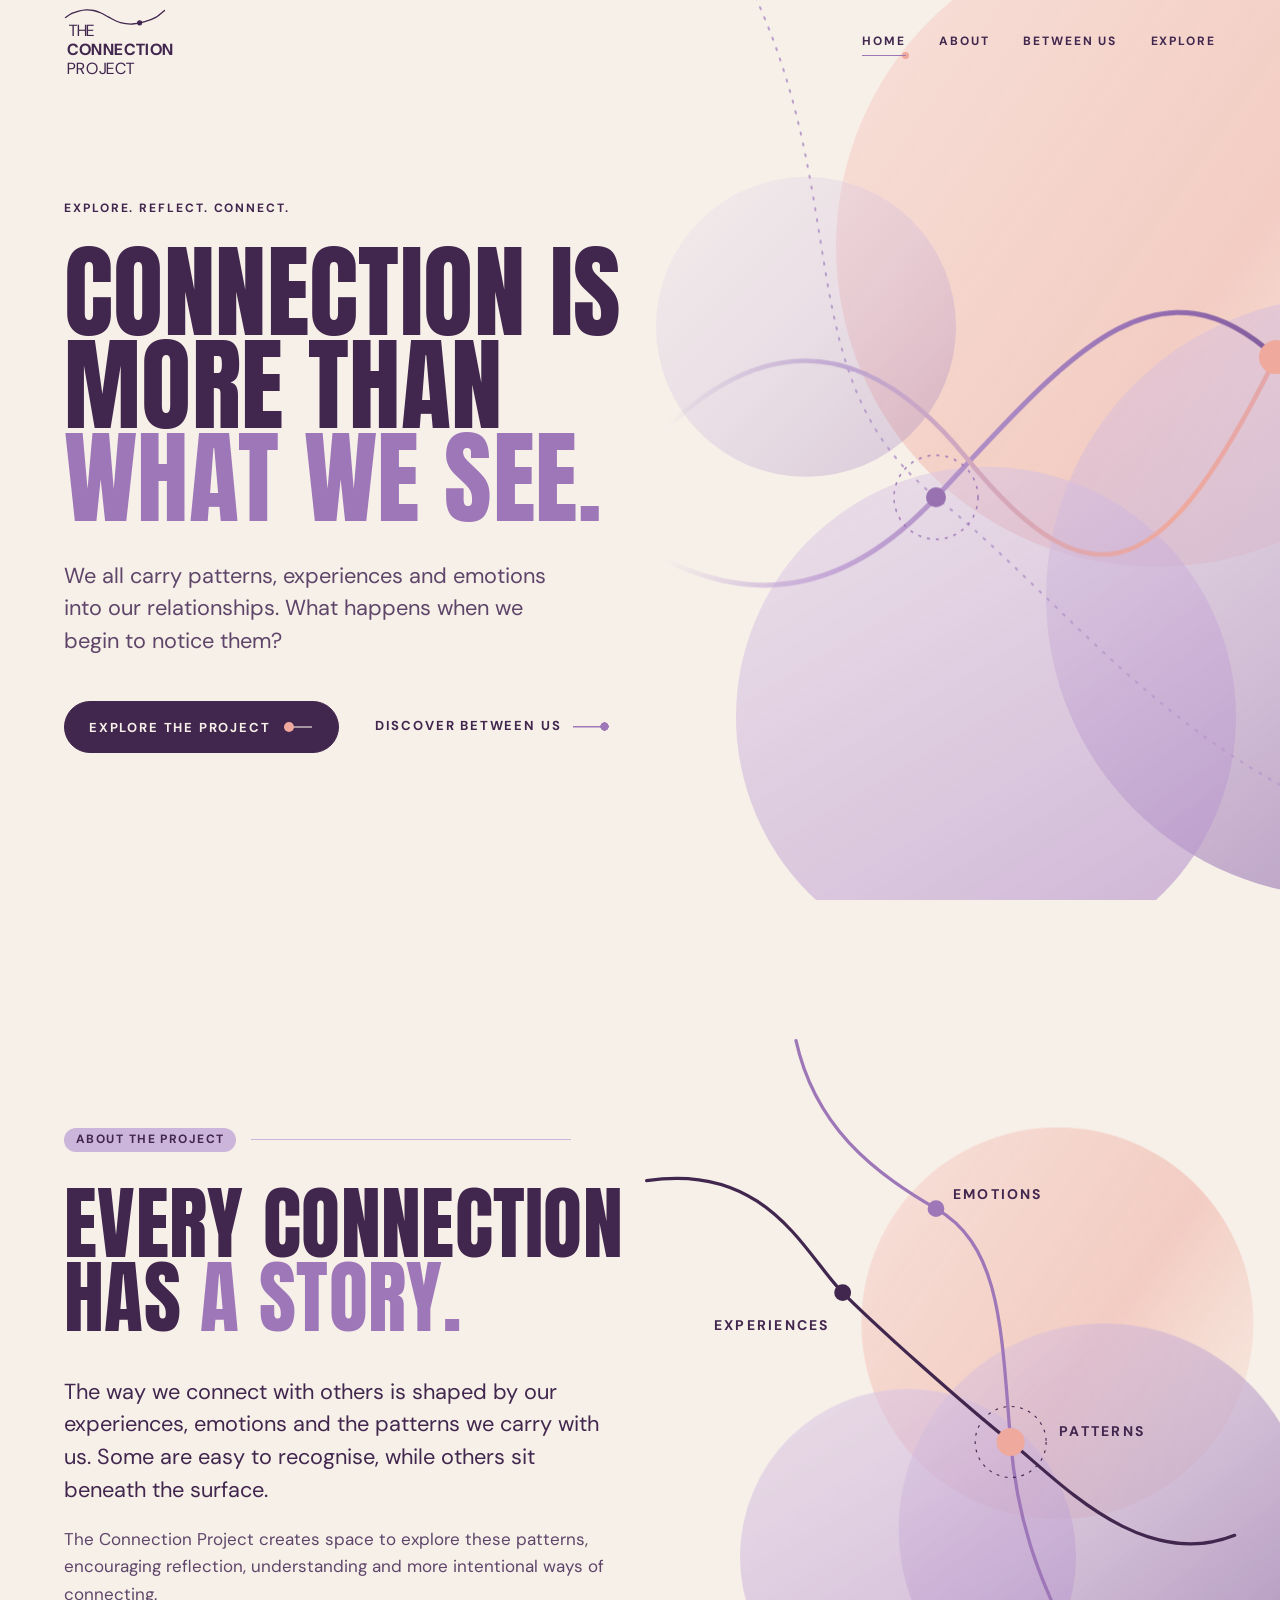
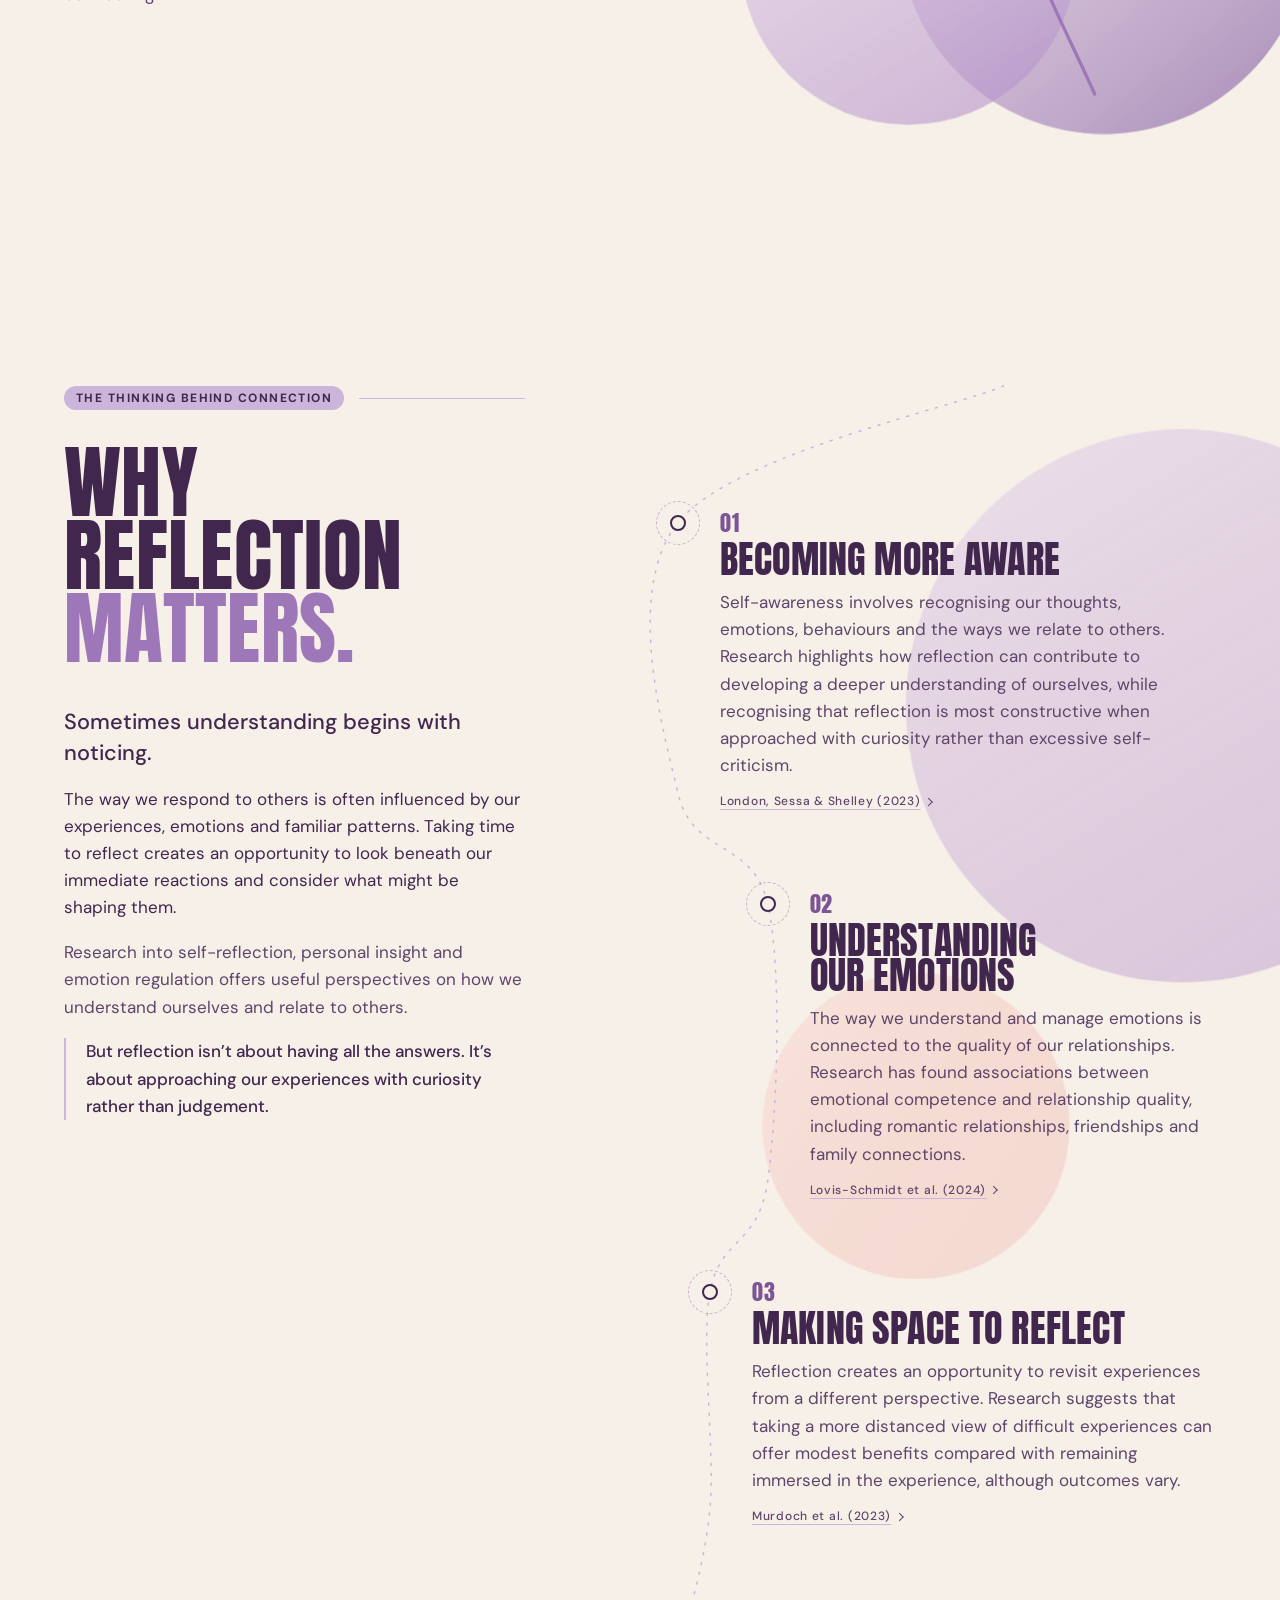
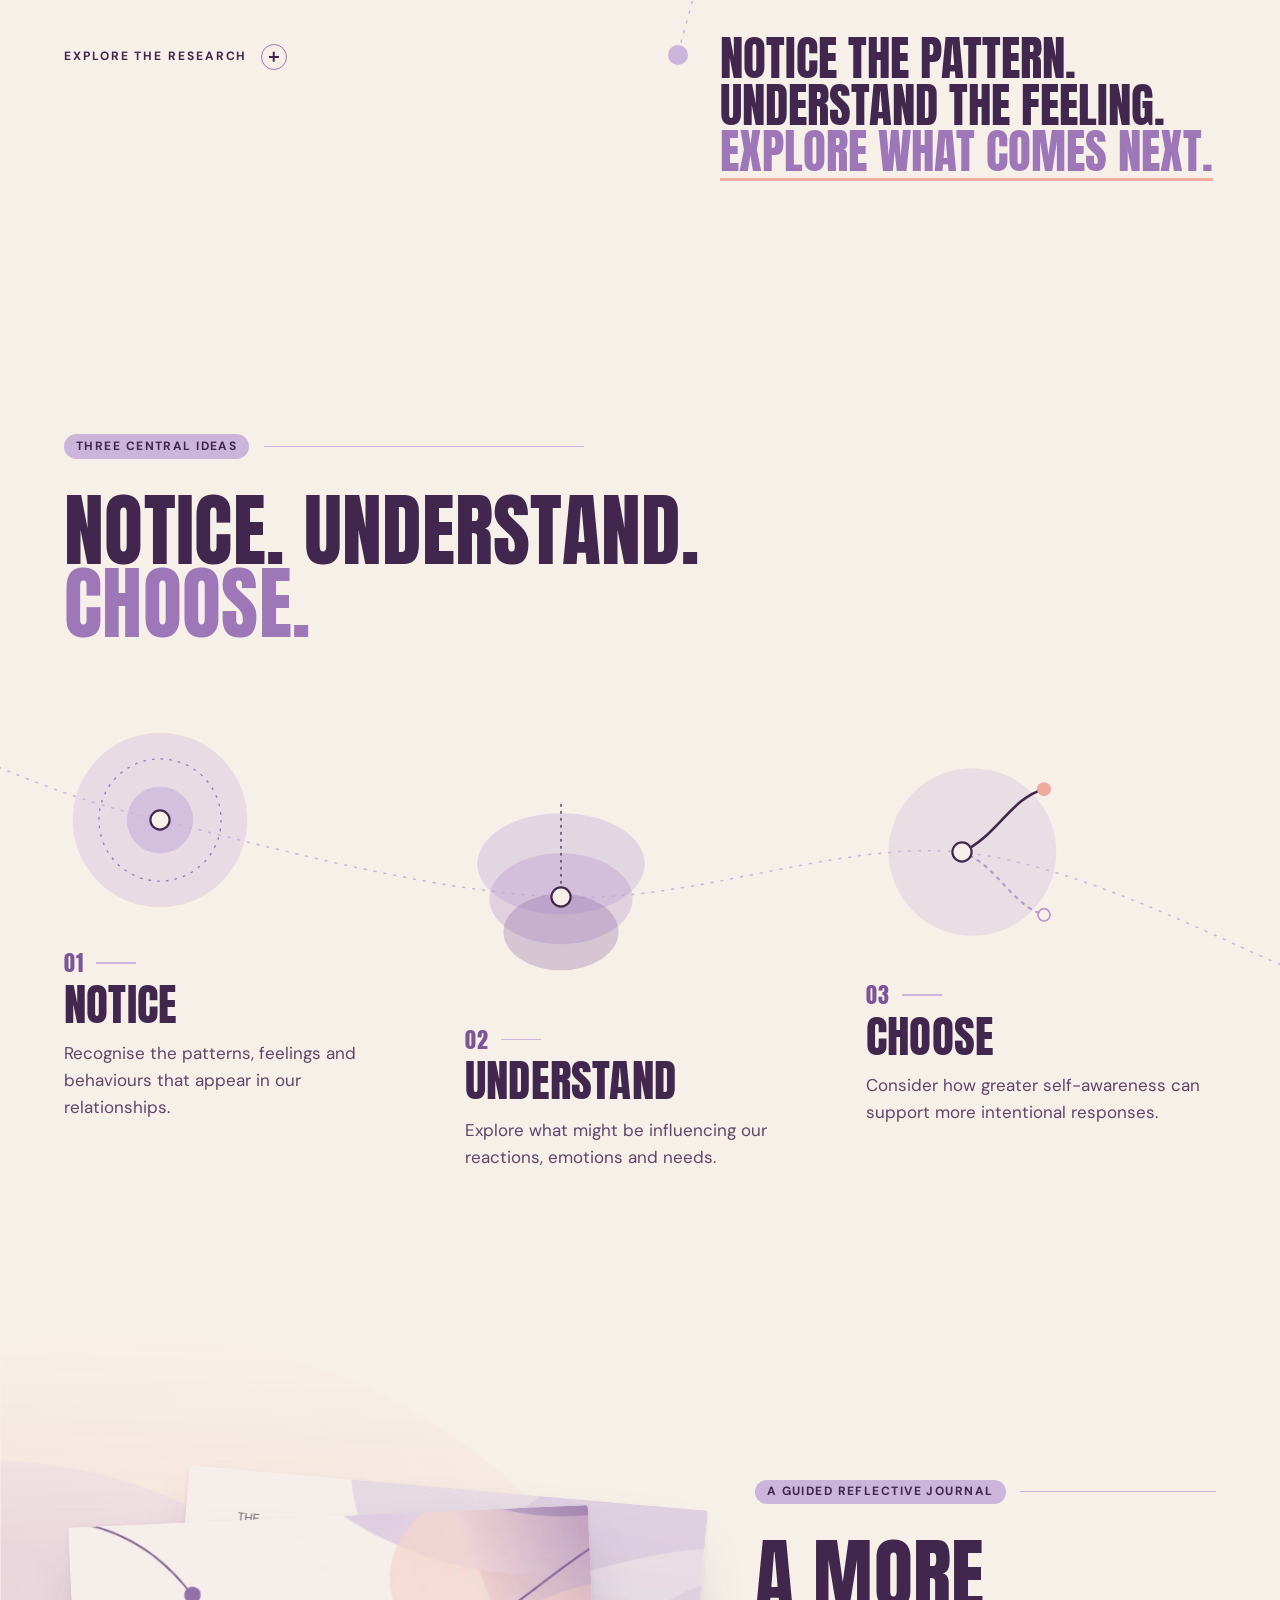
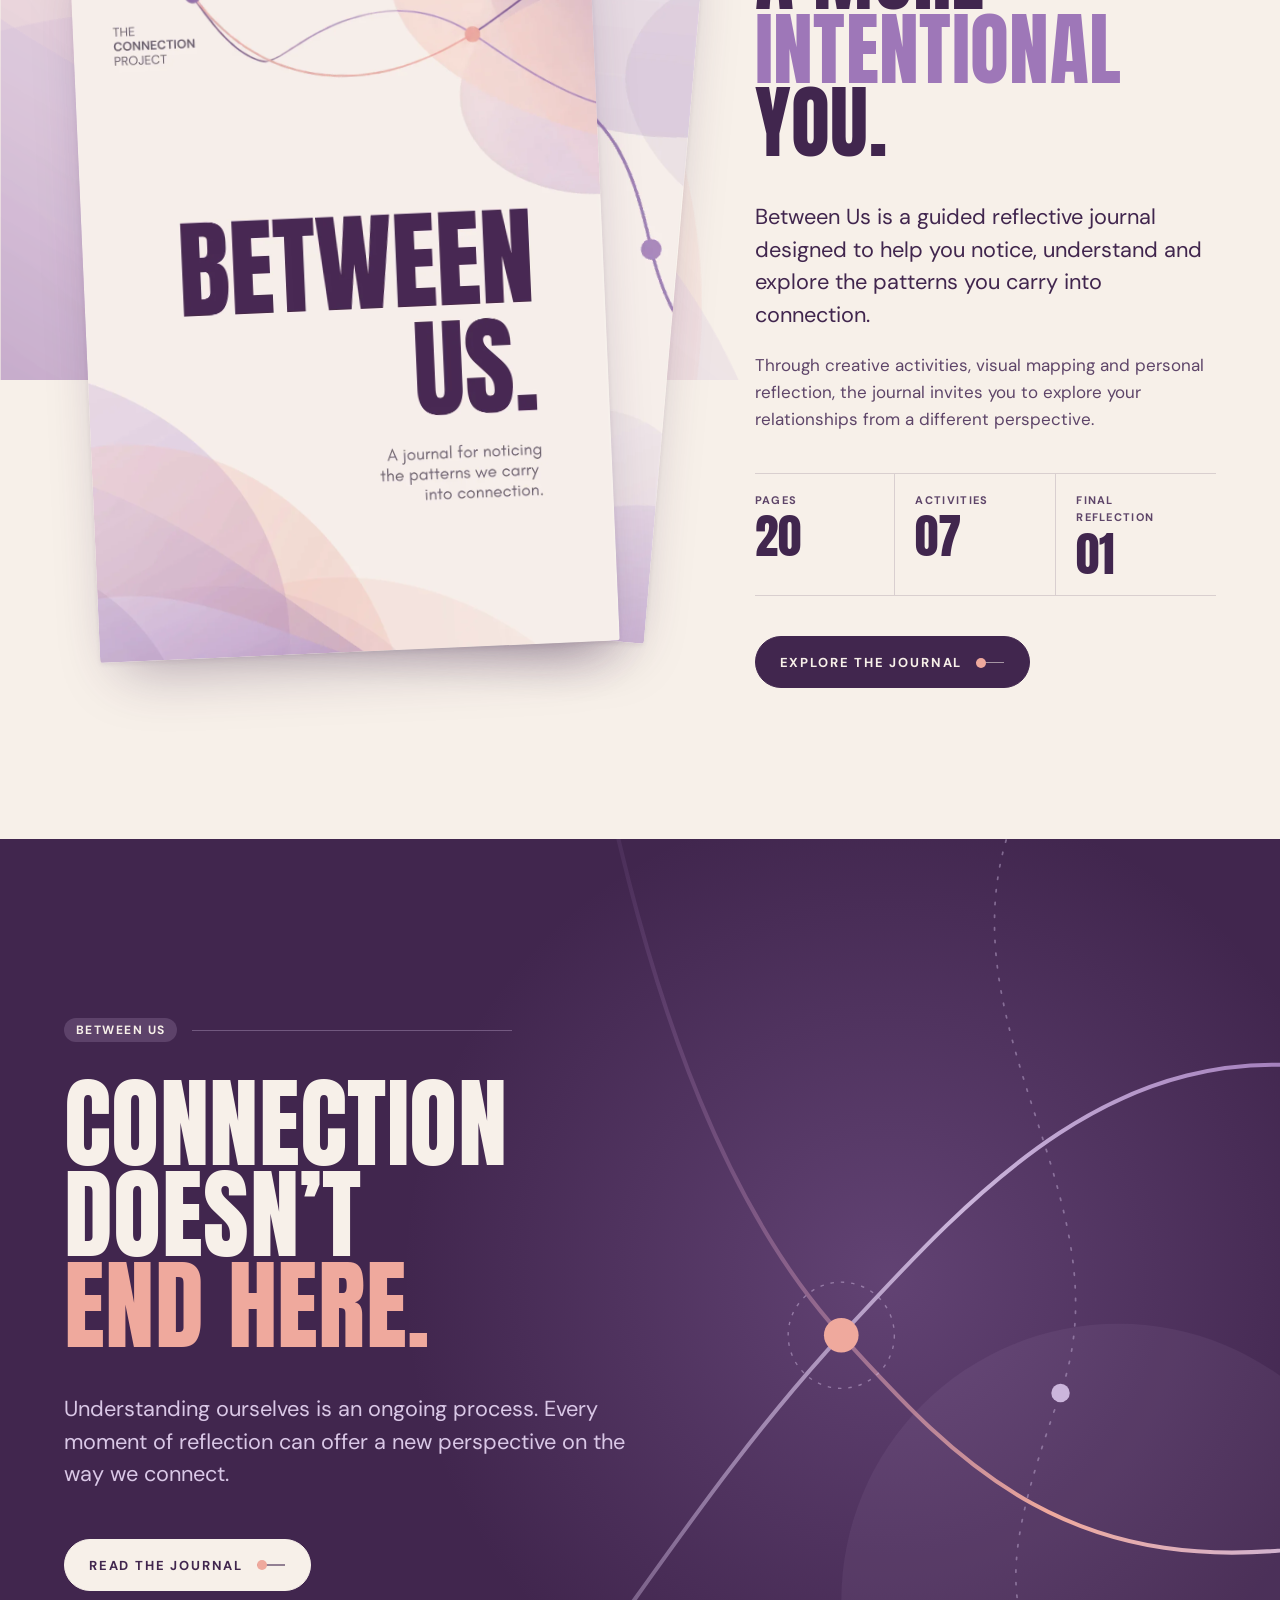
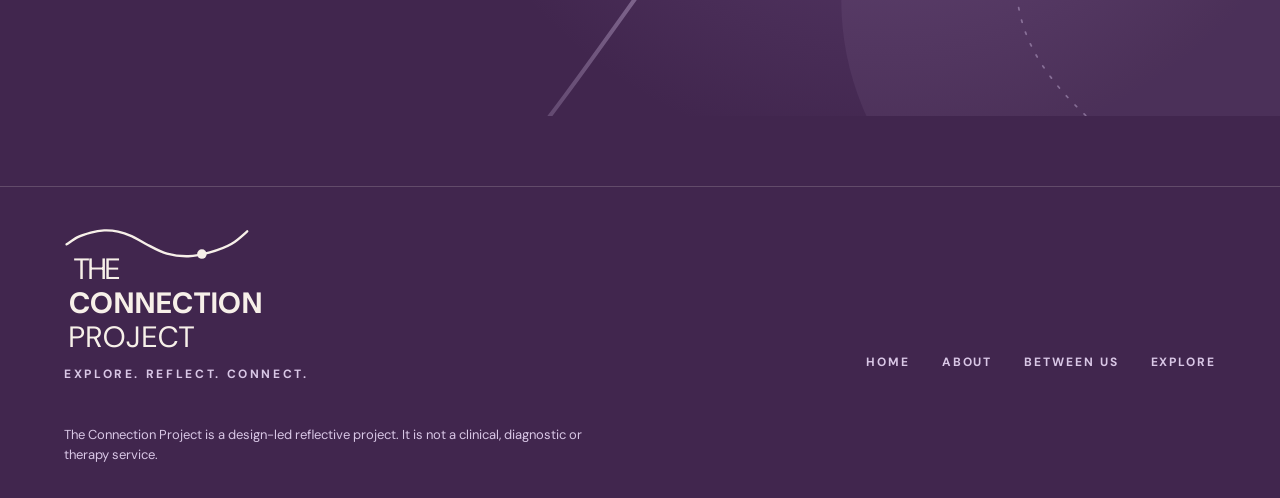
==== commit 412a0fc9: "New stacked logo: line and node above THE / CONNECTION / PROJECT Rebuilt from the supplied artwork a" ====
--- a/index.html
+++ b/index.html
@@ -20,17 +20,13 @@
 <header class="site-header" data-header>
   <div class="wrap site-header__inner">
     <a class="logo" href="./" aria-label="The Connection Project, home">
-      <svg class="logo__svg" viewBox="0 0 960 240" aria-hidden="true" focusable="false">
-        <g transform="translate(20,52) scale(0.99)" fill="none" stroke-linecap="round">
-          <path d="M 14 42 C 61 2, 109 3, 161 65 C 211 125, 265 124, 318 57" stroke="#41264E" stroke-width="5"/>
-          <path d="M 14 96 C 68 128, 116 117, 161 65 C 211 9, 260 -2, 318 38" stroke="#EFA99D" stroke-width="5"/>
-          <path d="M 14 109 C 79 103, 111 99, 161 65 C 217 36, 280 83, 318 108" stroke="#CBB5DB" stroke-width="3" opacity="0.5"/>
-          <circle cx="161" cy="65" r="10" fill="#9E77B8"/>
-        </g>
-        <g fill="#41264E" font-family="'DM Sans', 'Helvetica Neue', Arial, sans-serif">
-          <text x="365" y="78" font-size="28" font-weight="500" letter-spacing="13">THE</text>
-          <text x="361" y="158" font-size="92" font-weight="700" letter-spacing="-1">CONNECTION</text>
-          <text x="365" y="208" font-size="28" font-weight="500" letter-spacing="13">PROJECT</text>
+      <svg class="logo__svg" viewBox="190 616 1000 624" aria-hidden="true" focusable="false">
+        <path d="M203 703 C213 697 242 676 262 666 C282 656 303 650 325 644 C347 638 369 634 392 633 C415 632 439 634 462 639 C485 644 507 652 530 662 C553 672 570 685 600 700 C630 715 672 740 708 750 C744 760 780 764 816 763 C852 762 888 754 924 744 C960 734 1001 720 1032 702 C1063 684 1099 649 1112 638" fill="none" stroke="#41264E" stroke-width="12" stroke-linecap="round"/>
+        <circle cx="884" cy="752" r="24" fill="#41264E"/>
+        <g fill="#41264E" font-family="'DM Sans', 'Helvetica Neue', Arial, sans-serif" font-size="148">
+          <text x="239" y="877" font-weight="400" letter-spacing="-4.5">THE</text>
+          <text x="214" y="1050" font-weight="700" letter-spacing="3.5">CONNECTION</text>
+          <text x="216" y="1222" font-weight="400" letter-spacing="5.5">PROJECT</text>
         </g>
       </svg>
     </a>
@@ -362,17 +358,13 @@
 <footer class="site-footer">
   <div class="wrap footer__inner">
     <div>
-      <svg class="footer__logo" viewBox="0 0 960 240" role="img" aria-label="The Connection Project">
-        <g transform="translate(20,52) scale(0.99)" fill="none" stroke-linecap="round">
-          <path d="M 14 42 C 61 2, 109 3, 161 65 C 211 125, 265 124, 318 57" stroke="#F7F0E9" stroke-width="5"/>
-          <path d="M 14 96 C 68 128, 116 117, 161 65 C 211 9, 260 -2, 318 38" stroke="#EFA99D" stroke-width="5"/>
-          <path d="M 14 109 C 79 103, 111 99, 161 65 C 217 36, 280 83, 318 108" stroke="#CBB5DB" stroke-width="3" opacity="0.65"/>
-          <circle cx="161" cy="65" r="10" fill="#9E77B8"/>
-        </g>
-        <g fill="#F7F0E9" font-family="'DM Sans', 'Helvetica Neue', Arial, sans-serif">
-          <text x="365" y="78" font-size="28" font-weight="500" letter-spacing="13">THE</text>
-          <text x="361" y="158" font-size="92" font-weight="700" letter-spacing="-1">CONNECTION</text>
-          <text x="365" y="208" font-size="28" font-weight="500" letter-spacing="13">PROJECT</text>
+      <svg class="footer__logo" viewBox="190 616 1000 624" role="img" aria-label="The Connection Project">
+        <path d="M203 703 C213 697 242 676 262 666 C282 656 303 650 325 644 C347 638 369 634 392 633 C415 632 439 634 462 639 C485 644 507 652 530 662 C553 672 570 685 600 700 C630 715 672 740 708 750 C744 760 780 764 816 763 C852 762 888 754 924 744 C960 734 1001 720 1032 702 C1063 684 1099 649 1112 638" fill="none" stroke="#F7F0E9" stroke-width="12" stroke-linecap="round"/>
+        <circle cx="884" cy="752" r="24" fill="#F7F0E9"/>
+        <g fill="#F7F0E9" font-family="'DM Sans', 'Helvetica Neue', Arial, sans-serif" font-size="148">
+          <text x="239" y="877" font-weight="400" letter-spacing="-4.5">THE</text>
+          <text x="214" y="1050" font-weight="700" letter-spacing="3.5">CONNECTION</text>
+          <text x="216" y="1222" font-weight="400" letter-spacing="5.5">PROJECT</text>
         </g>
       </svg>
       <p class="footer__tag">Explore. Reflect. Connect.</p>
--- a/css/main.css
+++ b/css/main.css
@@ -270,8 +270,8 @@
   min-height: var(--header-h);
 }
 
-/* Logo: primary logo (left aligned) in brand colours, set in DM Sans; inlined so the web font renders */
-.logo__svg { display: block; height: 60px; width: auto; aspect-ratio: 960 / 240; overflow: visible; }
+/* Logo: stacked logo (line + node above THE / CONNECTION / PROJECT) in brand plum, set in DM Sans; inlined so the web font renders */
+.logo__svg { display: block; height: 68px; width: auto; aspect-ratio: 1000 / 624; overflow: visible; }
 
 .site-nav ul { display: flex; gap: clamp(1.25rem, 2.6vw, 2.75rem); }
 .site-nav a {
@@ -368,11 +368,11 @@
 }
 
 @media (max-width: 1023px) {
-  .logo__svg { height: 54px; }
+  .logo__svg { height: 62px; }
 }
 @media (max-width: 440px) {
   :root { --header-h: 76px; }
-  .logo__svg { height: 46px; }
+  .logo__svg { height: 56px; }
 }
 
 /* ---------- Footer ---------- */
@@ -390,7 +390,7 @@
   padding-top: 2.5rem;
   border-top: 1px solid var(--rule-on-plum);
 }
-.footer__logo { display: block; height: clamp(60px, 4vw + 40px, 84px); width: auto; aspect-ratio: 960 / 240; margin-left: -8px; overflow: visible; }
+.footer__logo { display: block; height: clamp(96px, 5vw + 60px, 132px); width: auto; aspect-ratio: 1000 / 624; overflow: visible; }
 .footer__name {
   font-family: var(--font-display);
   font-size: clamp(1.75rem, 1.2rem + 2vw, 2.75rem);
